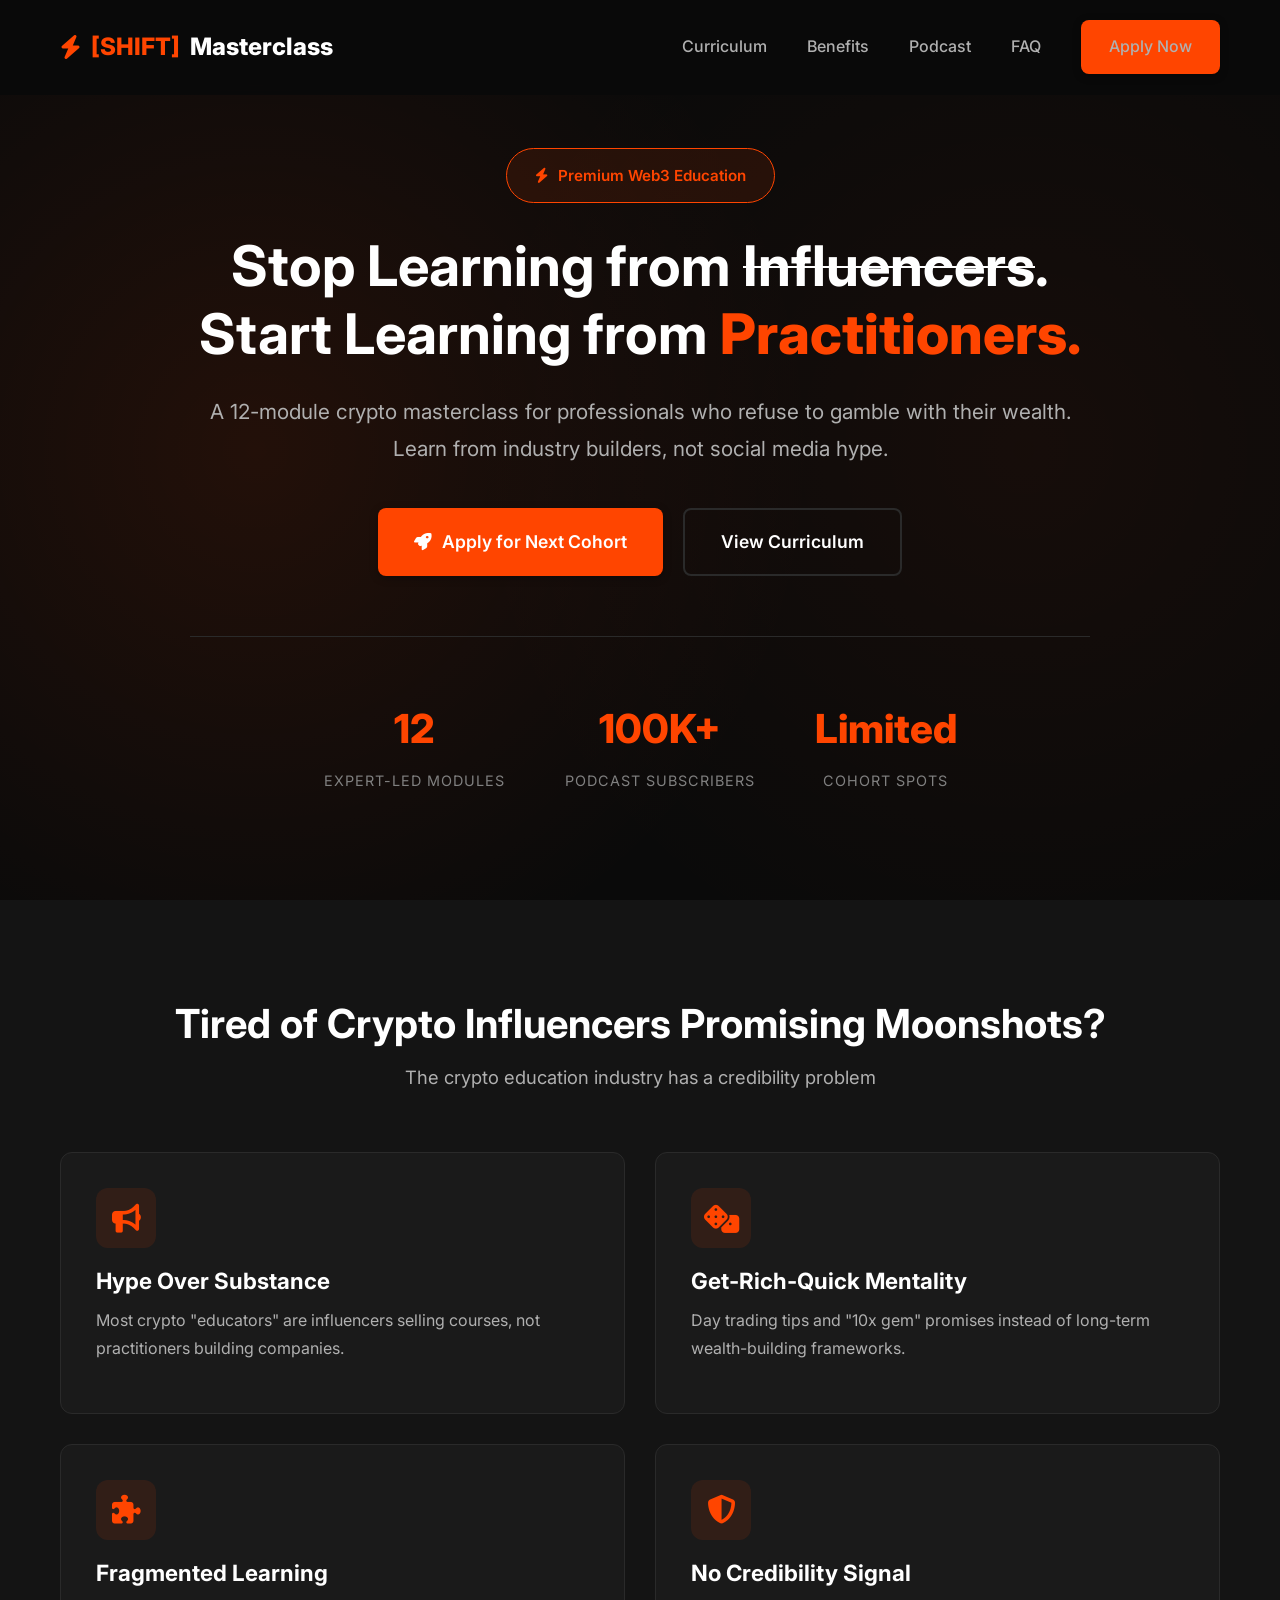
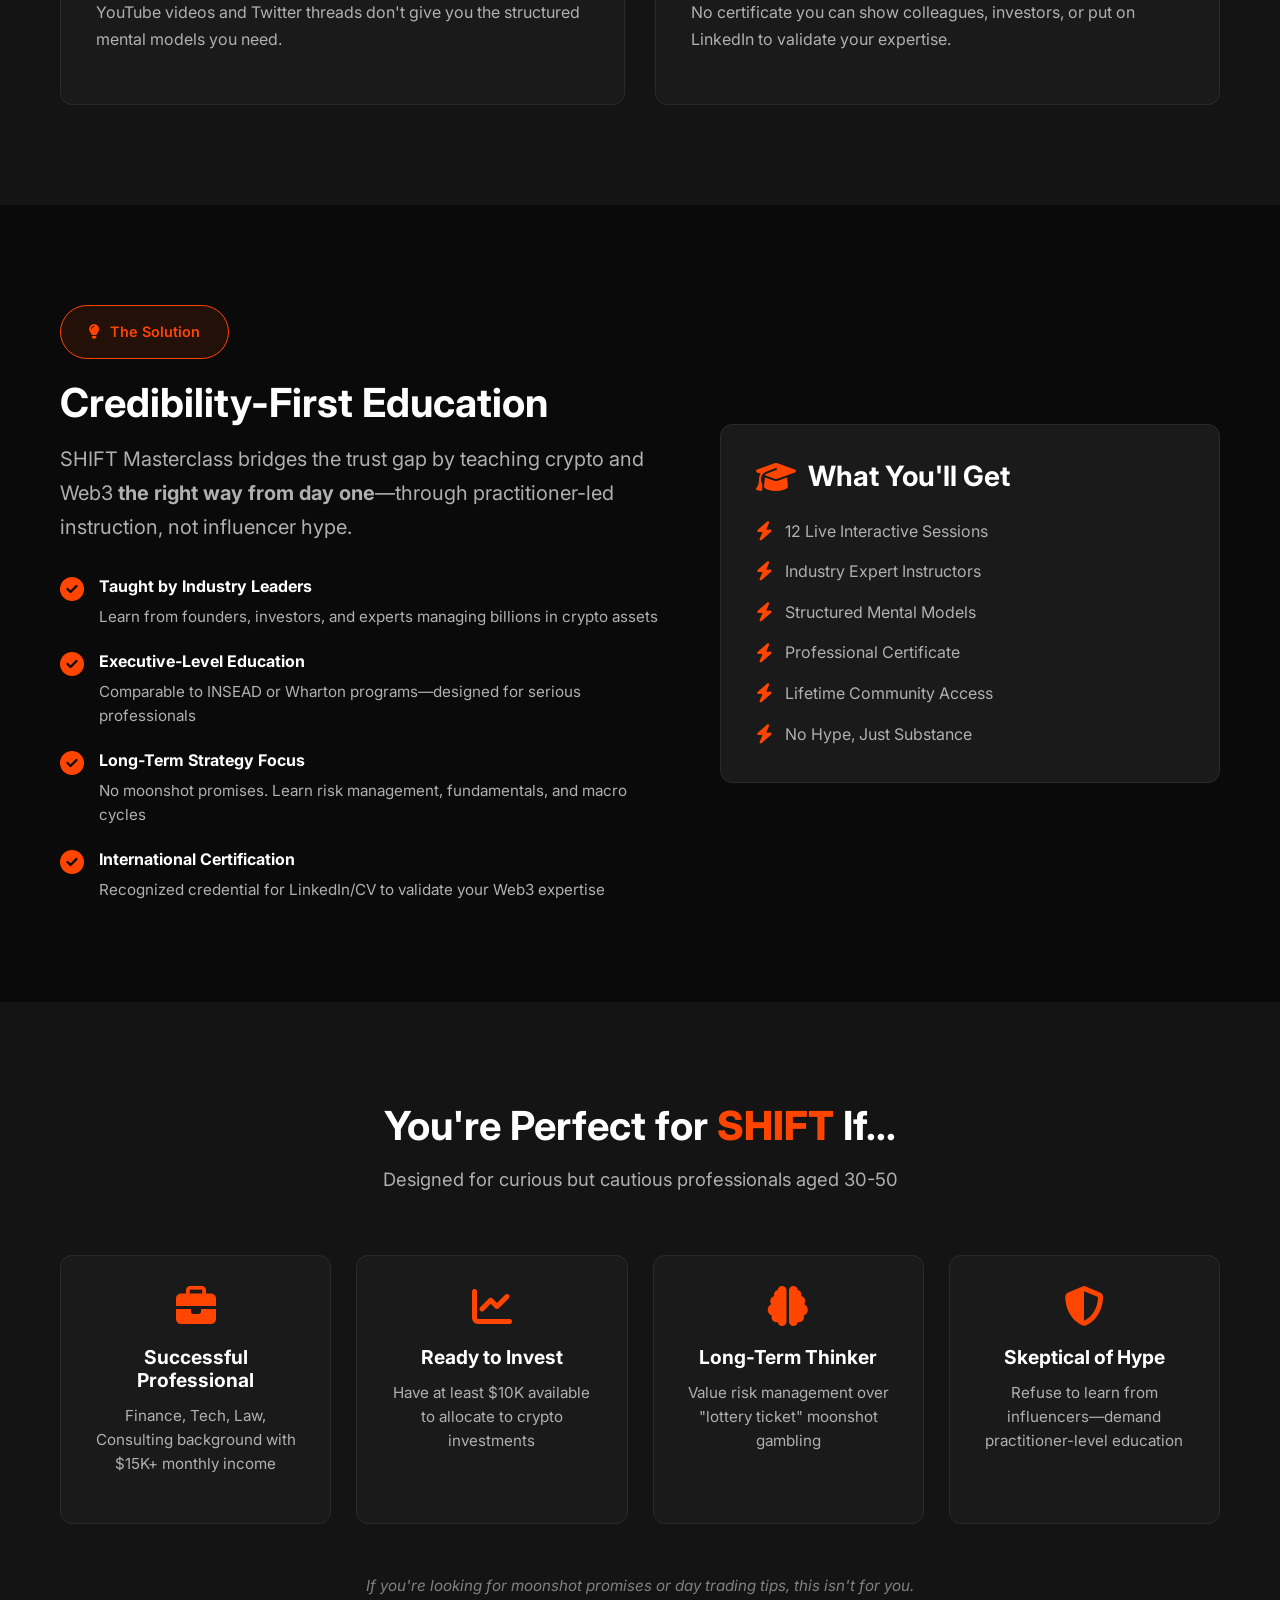
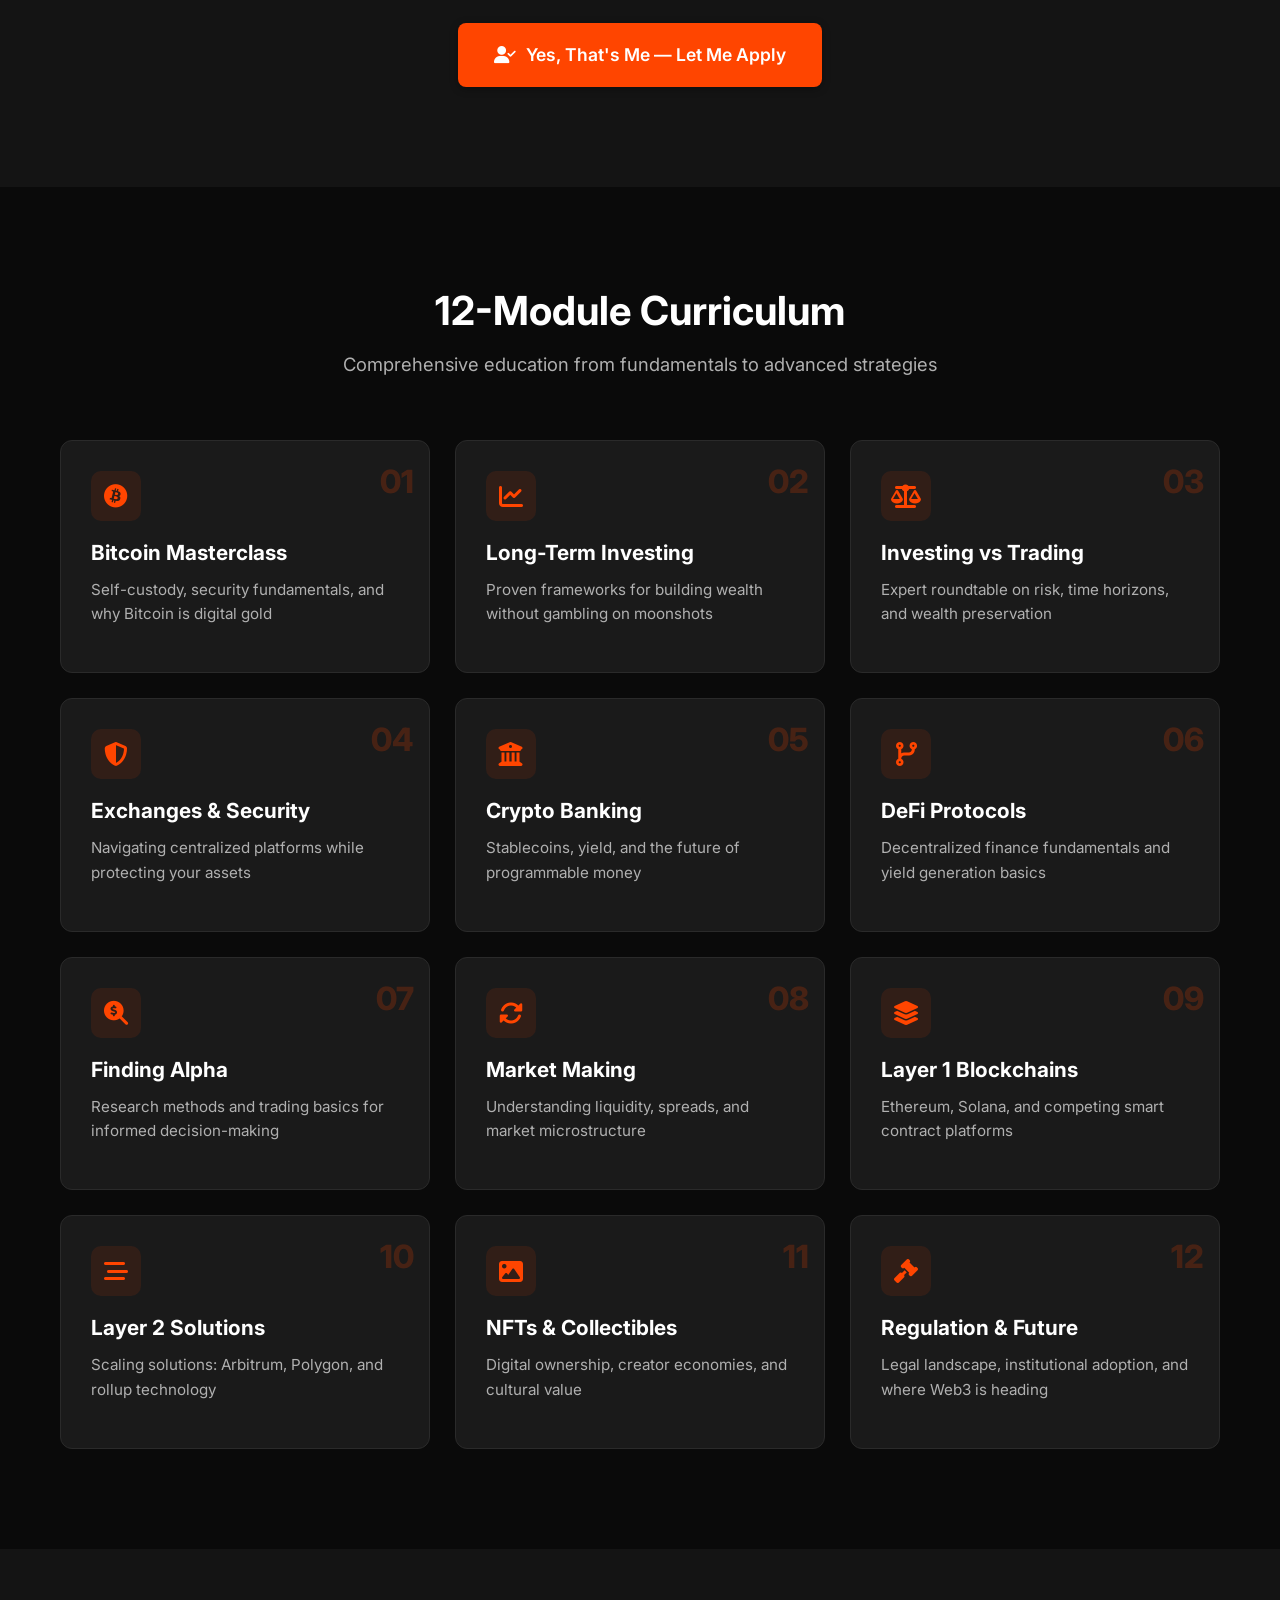
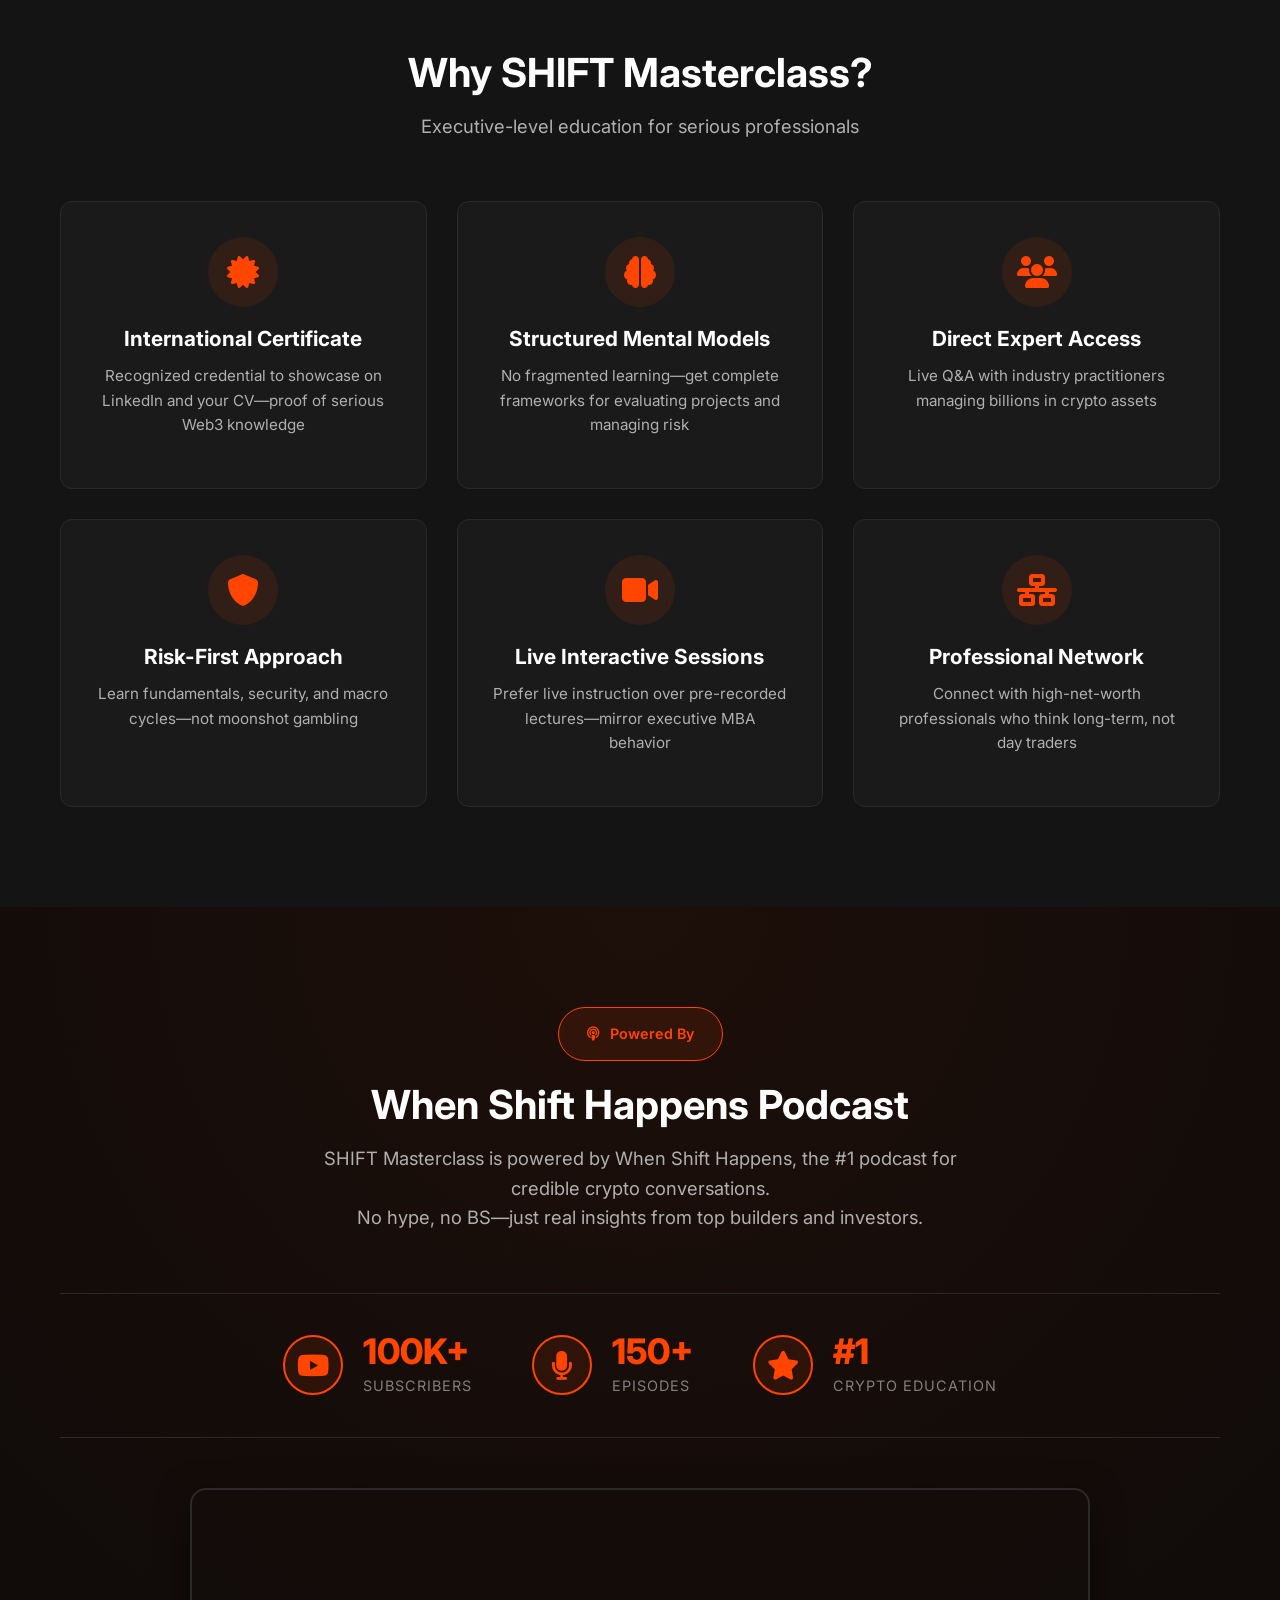
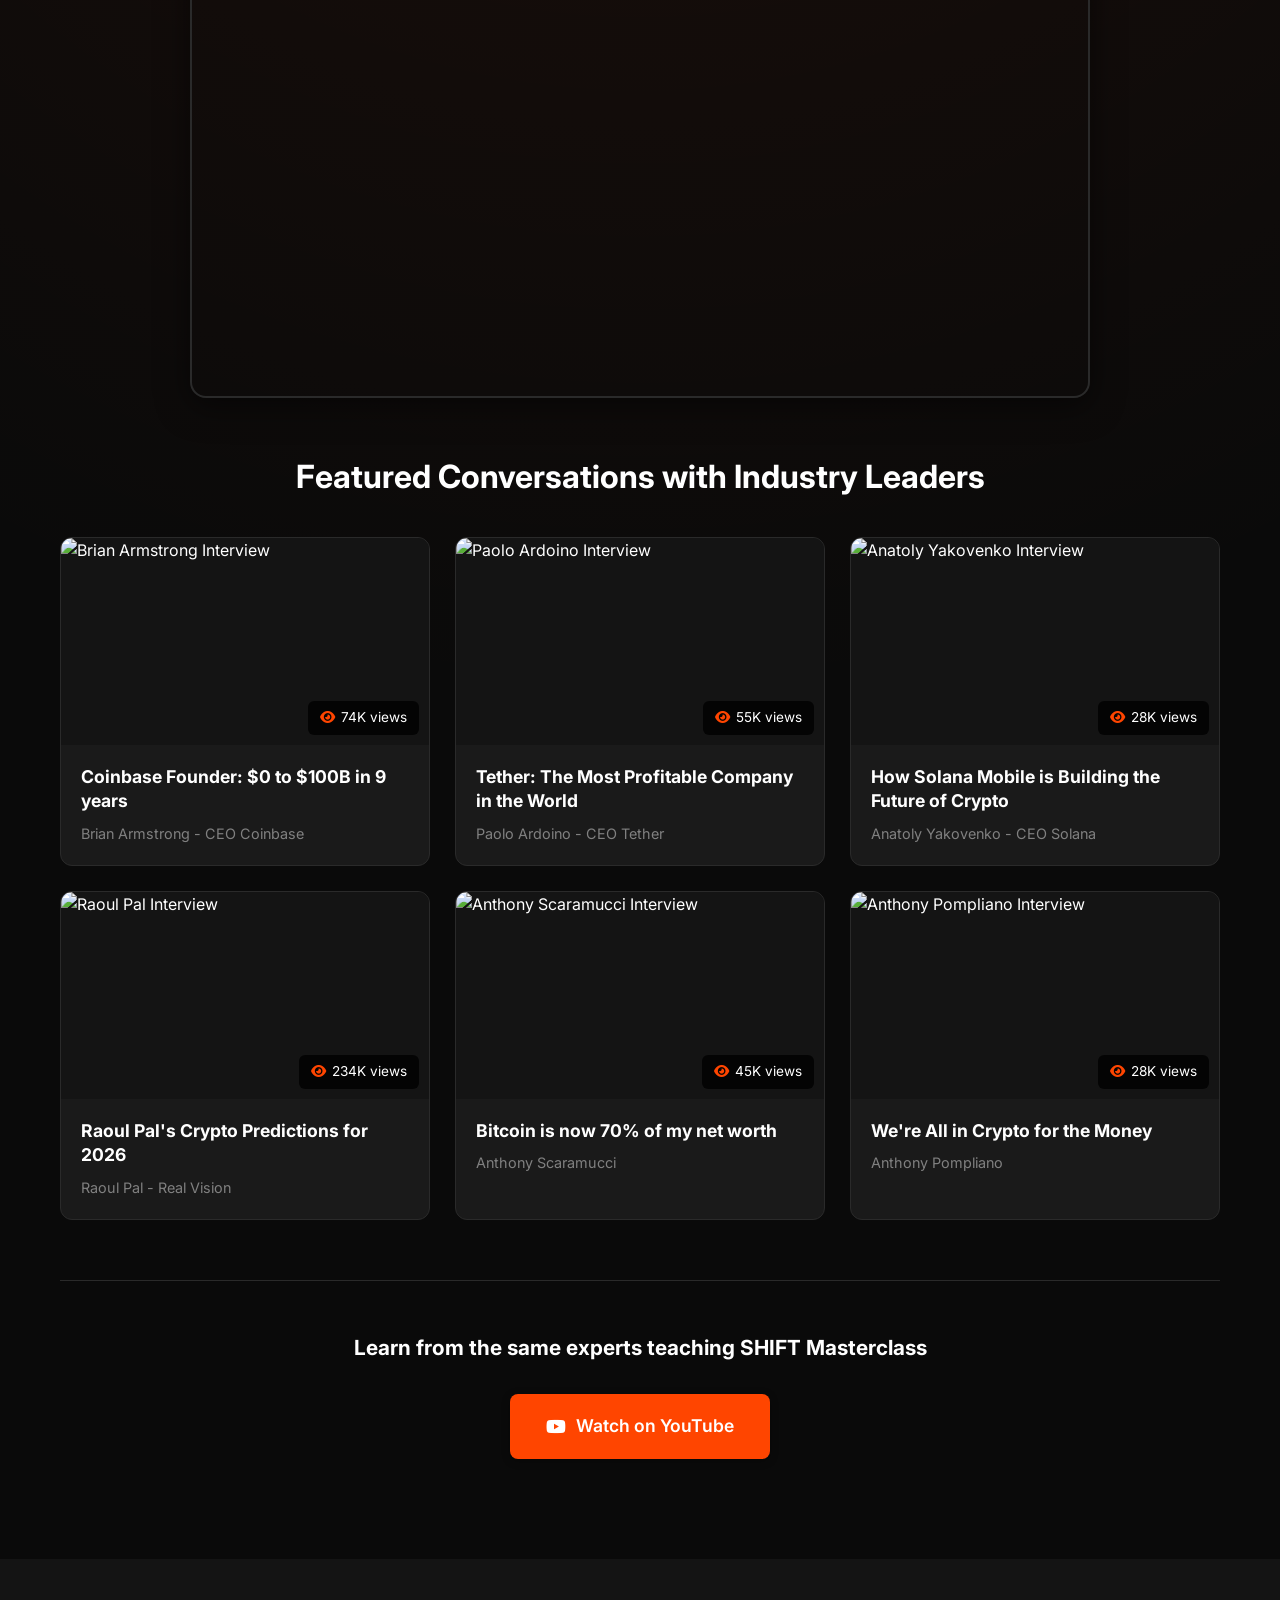
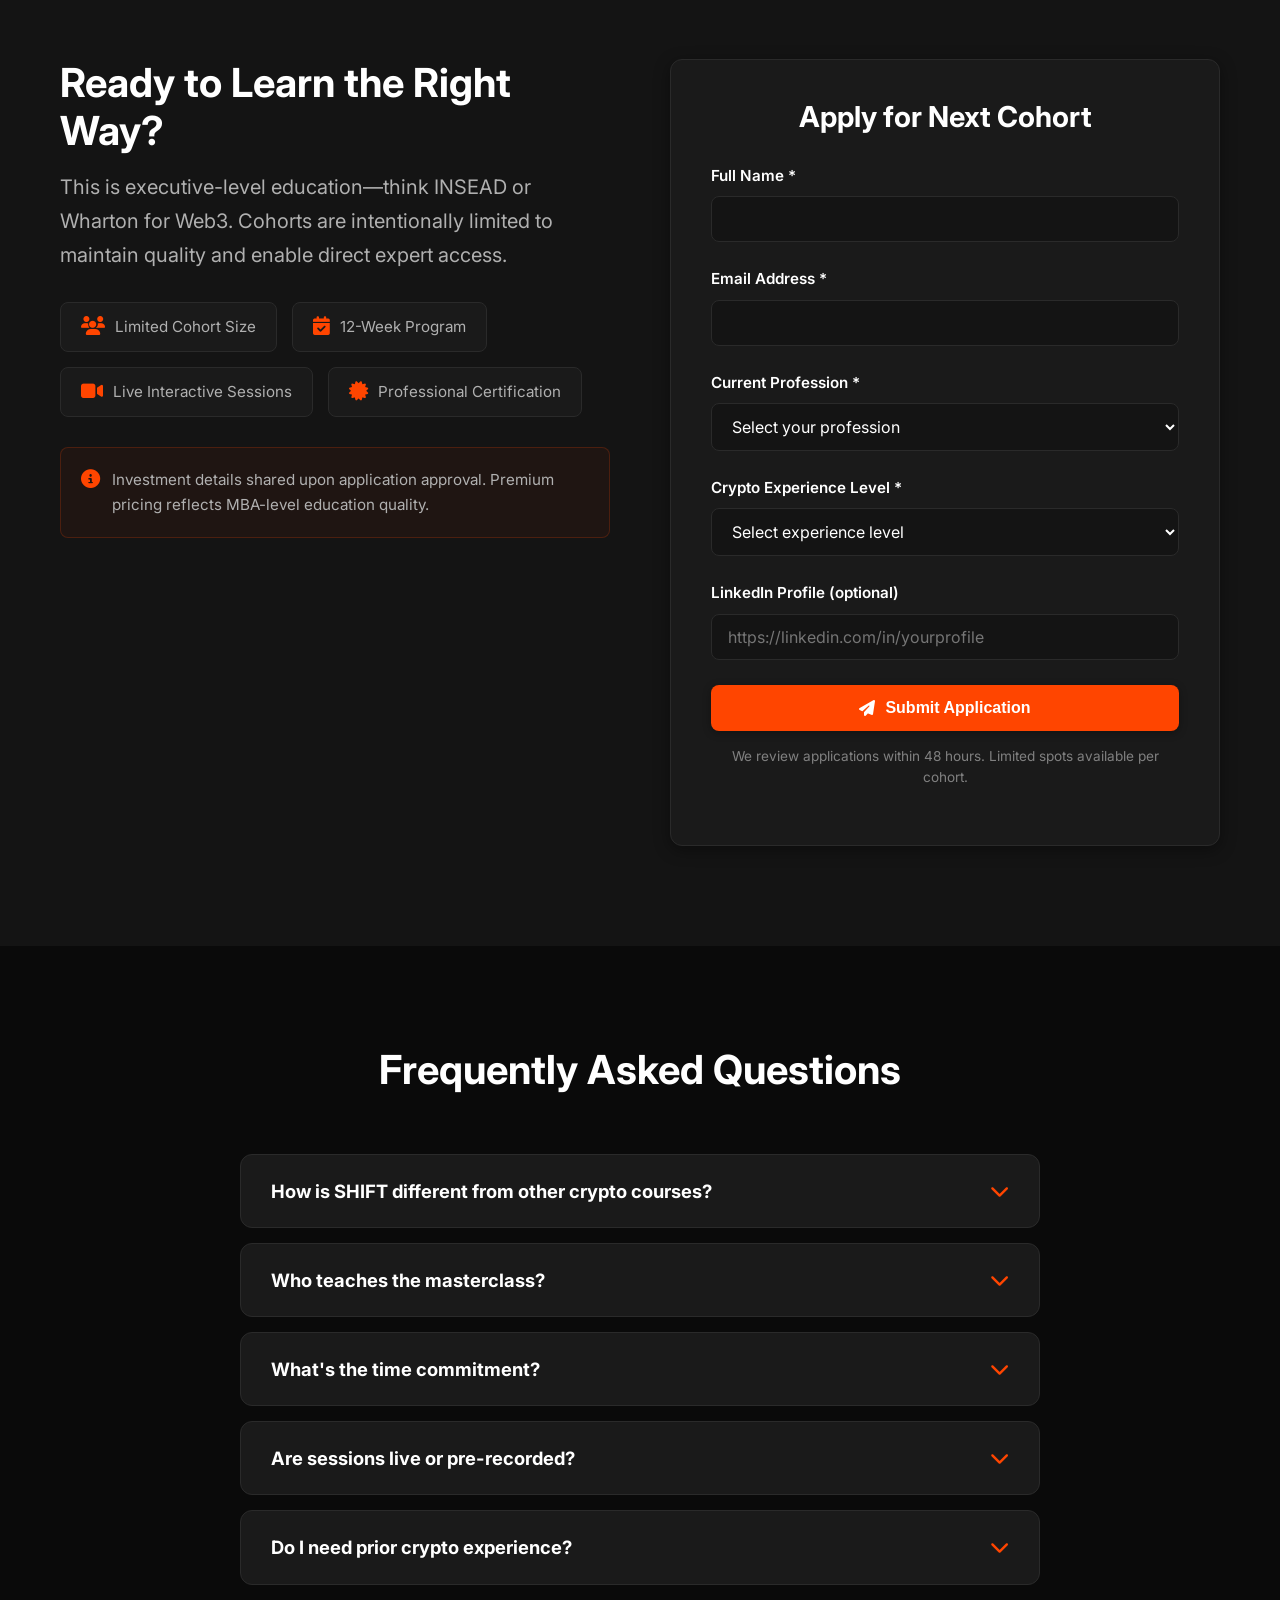
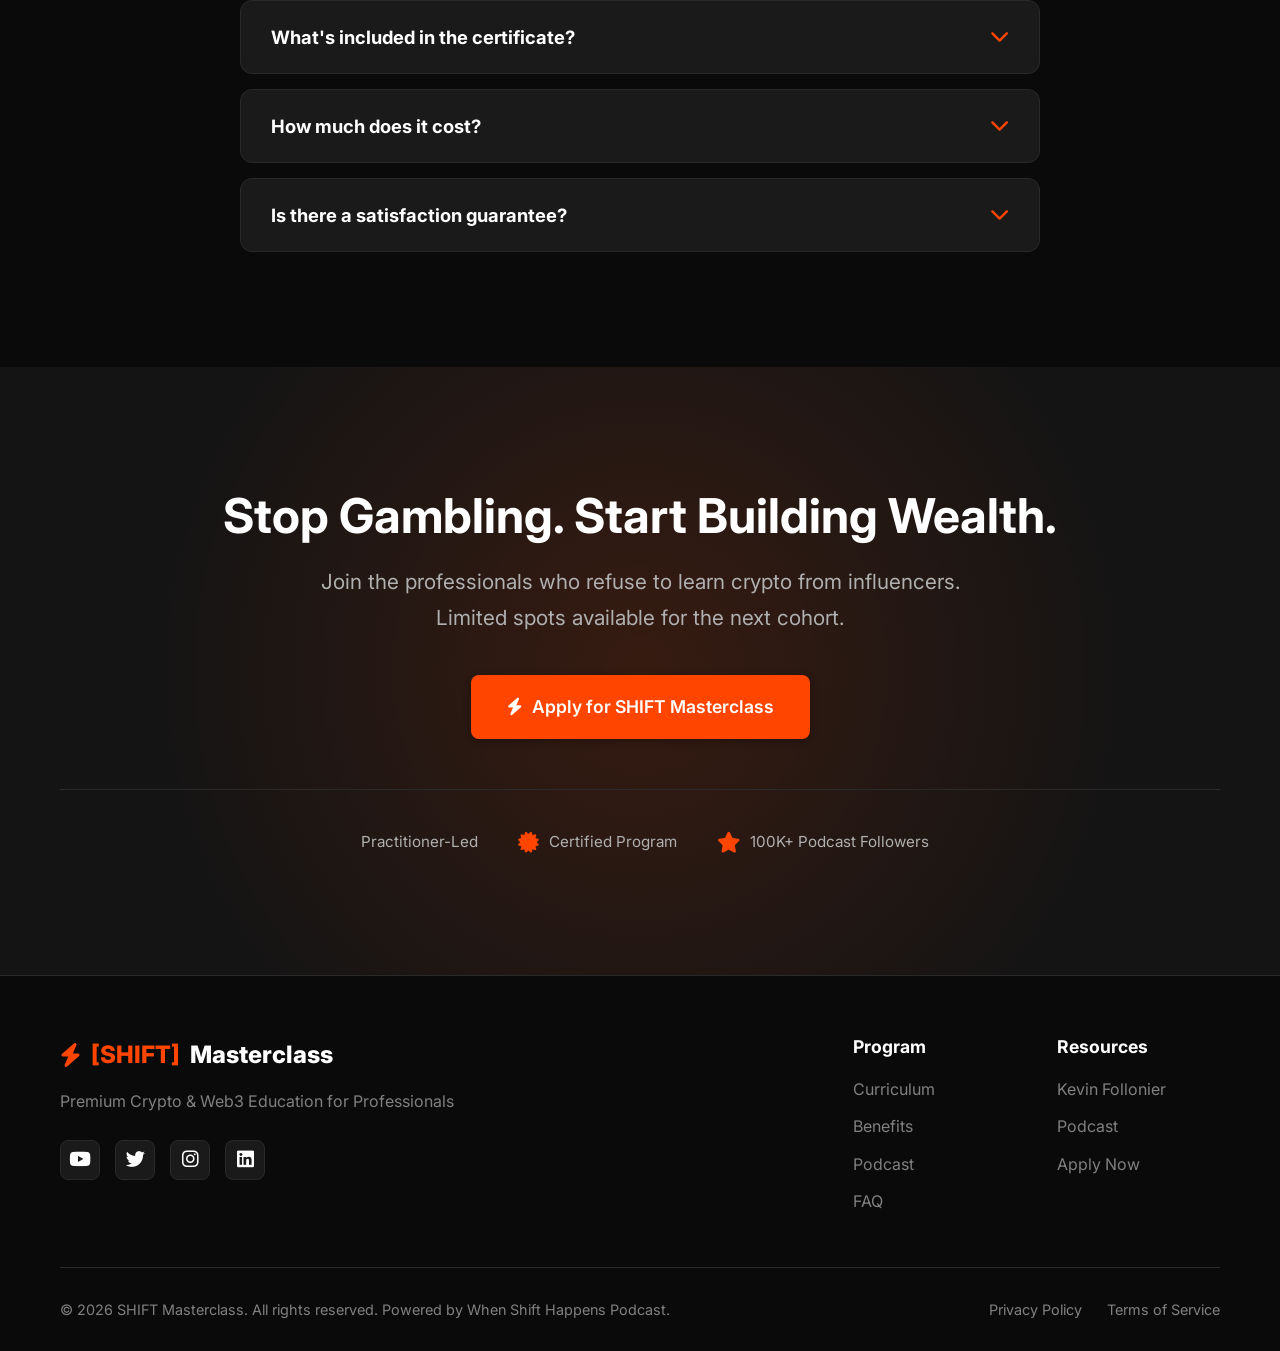
==== index.html @ e3279019 "small changes to padding and form" ====
<!DOCTYPE html>
<html lang="en">
<head>
    <meta charset="UTF-8">
    <meta name="viewport" content="width=device-width, initial-scale=1.0">
    <title>SHIFT Masterclass - Premium Crypto & Web3 Education for Professionals</title>
    <meta name="description" content="Stop learning from influencers. Start learning from practitioners. Premium crypto education powered by the When Shift Happens podcast.">
    <link rel="stylesheet" href="css/style.css">
    <link rel="stylesheet" href="https://cdnjs.cloudflare.com/ajax/libs/font-awesome/6.4.0/css/all.min.css">
    <link rel="preconnect" href="https://fonts.googleapis.com">
    <link rel="preconnect" href="https://fonts.gstatic.com" crossorigin>
    <link href="https://fonts.googleapis.com/css2?family=Inter:wght@300;400;500;600;700;800;900&display=swap" rel="stylesheet">
</head>
<body>
    <!-- Navigation -->
    <nav class="navbar" id="navbar">
        <div class="container">
            <div class="nav-content">
                <a href="#" class="logo">
                    <i class="fas fa-bolt"></i>
                    <span class="shift-text">[SHIFT]</span> Masterclass
                </a>
                <button class="mobile-menu-toggle" id="mobileMenuToggle">
                    <span></span>
                    <span></span>
                    <span></span>
                </button>
                <ul class="nav-links" id="navLinks">
                    <li><a href="#curriculum">Curriculum</a></li>
                    <li><a href="#benefits">Benefits</a></li>
                    <li><a href="#podcast">Podcast</a></li>
                    <li><a href="#faq">FAQ</a></li>
                    <li><a href="#enroll" class="btn btn-primary">Apply Now</a></li>
                </ul>
            </div>
        </div>
    </nav>

    <!-- Hero Section -->
    <section class="hero" id="hero">
        <div class="container">
            <div class="hero-content">
                <div class="hero-badge">
                    <i class="fas fa-bolt"></i> Premium Web3 Education
                </div>
                <h1 class="hero-title">
                    Stop Learning from <span class="strikethrough">Influencers</span>.<br>
                    Start Learning from <span class="shift-text">Practitioners.</span>
                </h1>
                <p class="hero-subtitle">
                    A 12-module crypto masterclass for professionals who refuse to gamble with their wealth. 
                    Learn from industry builders, not social media hype.
                </p>
                <div class="hero-cta">
                    <a href="#enroll" class="btn btn-primary btn-large">
                        <i class="fas fa-rocket"></i> Apply for Next Cohort
                    </a>
                    <a href="#curriculum" class="btn btn-secondary btn-large">
                        View Curriculum
                    </a>
                </div>
                <div class="hero-stats">
                    <div class="stat">
                        <div class="stat-number">12</div>
                        <div class="stat-label">Expert-Led Modules</div>
                    </div>
                    <div class="stat">
                        <div class="stat-number">100K+</div>
                        <div class="stat-label">Podcast Subscribers</div>
                    </div>
                    <div class="stat">
                        <div class="stat-number">Limited</div>
                        <div class="stat-label">Cohort Spots</div>
                    </div>
                </div>
            </div>
        </div>
    </section>

    <!-- Problem Section -->
    <section class="problem" id="problem">
        <div class="container">
            <div class="section-header">
                <h2 class="section-title">Tired of Crypto Influencers Promising Moonshots?</h2>
                <p class="section-subtitle">The crypto education industry has a credibility problem</p>
            </div>
            <div class="problem-grid">
                <div class="problem-card">
                    <div class="problem-icon">
                        <i class="fas fa-bullhorn"></i>
                    </div>
                    <h3>Hype Over Substance</h3>
                    <p>Most crypto "educators" are influencers selling courses, not practitioners building companies.</p>
                </div>
                <div class="problem-card">
                    <div class="problem-icon">
                        <i class="fas fa-dice"></i>
                    </div>
                    <h3>Get-Rich-Quick Mentality</h3>
                    <p>Day trading tips and "10x gem" promises instead of long-term wealth-building frameworks.</p>
                </div>
                <div class="problem-card">
                    <div class="problem-icon">
                        <i class="fas fa-puzzle-piece"></i>
                    </div>
                    <h3>Fragmented Learning</h3>
                    <p>YouTube videos and Twitter threads don't give you the structured mental models you need.</p>
                </div>
                <div class="problem-card">
                    <div class="problem-icon">
                        <i class="fas fa-shield-alt"></i>
                    </div>
                    <h3>No Credibility Signal</h3>
                    <p>No certificate you can show colleagues, investors, or put on LinkedIn to validate your expertise.</p>
                </div>
            </div>
        </div>
    </section>

    <!-- Solution Section -->
    <section class="solution" id="solution">
        <div class="container">
            <div class="solution-content">
                <div class="solution-text">
                    <div class="section-badge">
                        <i class="fas fa-lightbulb"></i> The Solution
                    </div>
                    <h2 class="section-title">Credibility-First Education</h2>
                    <p class="lead">
                        SHIFT Masterclass bridges the trust gap by teaching crypto and Web3 
                        <strong>the right way from day one</strong>—through practitioner-led instruction, 
                        not influencer hype.
                    </p>
                    <div class="solution-features">
                        <div class="feature-item">
                            <i class="fas fa-check-circle"></i>
                            <div>
                                <strong>Taught by Industry Leaders</strong>
                                <p>Learn from founders, investors, and experts managing billions in crypto assets</p>
                            </div>
                        </div>
                        <div class="feature-item">
                            <i class="fas fa-check-circle"></i>
                            <div>
                                <strong>Executive-Level Education</strong>
                                <p>Comparable to INSEAD or Wharton programs—designed for serious professionals</p>
                            </div>
                        </div>
                        <div class="feature-item">
                            <i class="fas fa-check-circle"></i>
                            <div>
                                <strong>Long-Term Strategy Focus</strong>
                                <p>No moonshot promises. Learn risk management, fundamentals, and macro cycles</p>
                            </div>
                        </div>
                        <div class="feature-item">
                            <i class="fas fa-check-circle"></i>
                            <div>
                                <strong>International Certification</strong>
                                <p>Recognized credential for LinkedIn/CV to validate your Web3 expertise</p>
                            </div>
                        </div>
                    </div>
                </div>
                <div class="solution-image">
                    <div class="solution-card">
                        <div class="card-header">
                            <i class="fas fa-graduation-cap"></i>
                            <h3>What You'll Get</h3>
                        </div>
                        <ul class="checklist">
                            <li><i class="fas fa-bolt"></i> 12 Live Interactive Sessions</li>
                            <li><i class="fas fa-bolt"></i> Industry Expert Instructors</li>
                            <li><i class="fas fa-bolt"></i> Structured Mental Models</li>
                            <li><i class="fas fa-bolt"></i> Professional Certificate</li>
                            <li><i class="fas fa-bolt"></i> Lifetime Community Access</li>
                            <li><i class="fas fa-bolt"></i> No Hype, Just Substance</li>
                        </ul>
                    </div>
                </div>
            </div>
        </div>
    </section>

    <!-- Target Audience Section -->
    <section class="audience" id="audience">
        <div class="container">
            <div class="section-header">
                <h2 class="section-title">You're Perfect for <span class="shift-text">SHIFT</span> If...</h2>
                <p class="section-subtitle">Designed for curious but cautious professionals aged 30-50</p>
            </div>
            <div class="audience-grid">
                <div class="audience-card">
                    <i class="fas fa-briefcase"></i>
                    <h3>Successful Professional</h3>
                    <p>Finance, Tech, Law, Consulting background with $15K+ monthly income</p>
                </div>
                <div class="audience-card">
                    <i class="fas fa-chart-line"></i>
                    <h3>Ready to Invest</h3>
                    <p>Have at least $10K available to allocate to crypto investments</p>
                </div>
                <div class="audience-card">
                    <i class="fas fa-brain"></i>
                    <h3>Long-Term Thinker</h3>
                    <p>Value risk management over "lottery ticket" moonshot gambling</p>
                </div>
                <div class="audience-card">
                    <i class="fas fa-shield-halved"></i>
                    <h3>Skeptical of Hype</h3>
                    <p>Refuse to learn from influencers—demand practitioner-level education</p>
                </div>
            </div>
            <div class="audience-cta">
                <p class="disclaimer">If you're looking for moonshot promises or day trading tips, this isn't for you.</p>
                <a href="#enroll" class="btn btn-primary btn-large">
                    <i class="fas fa-user-check"></i> Yes, That's Me — Let Me Apply
                </a>
            </div>
        </div>
    </section>

    <!-- Curriculum Section -->
    <section class="curriculum" id="curriculum">
        <div class="container">
            <div class="section-header">
                <h2 class="section-title">12-Module Curriculum</h2>
                <p class="section-subtitle">Comprehensive education from fundamentals to advanced strategies</p>
            </div>
            <div class="curriculum-grid">
                <div class="module-card">
                    <div class="module-number">01</div>
                    <div class="module-icon"><i class="fab fa-bitcoin"></i></div>
                    <h3>Bitcoin Masterclass</h3>
                    <p>Self-custody, security fundamentals, and why Bitcoin is digital gold</p>
                </div>
                <div class="module-card">
                    <div class="module-number">02</div>
                    <div class="module-icon"><i class="fas fa-chart-line"></i></div>
                    <h3>Long-Term Investing</h3>
                    <p>Proven frameworks for building wealth without gambling on moonshots</p>
                </div>
                <div class="module-card">
                    <div class="module-number">03</div>
                    <div class="module-icon"><i class="fas fa-balance-scale"></i></div>
                    <h3>Investing vs Trading</h3>
                    <p>Expert roundtable on risk, time horizons, and wealth preservation</p>
                </div>
                <div class="module-card">
                    <div class="module-number">04</div>
                    <div class="module-icon"><i class="fas fa-shield-alt"></i></div>
                    <h3>Exchanges & Security</h3>
                    <p>Navigating centralized platforms while protecting your assets</p>
                </div>
                <div class="module-card">
                    <div class="module-number">05</div>
                    <div class="module-icon"><i class="fas fa-university"></i></div>
                    <h3>Crypto Banking</h3>
                    <p>Stablecoins, yield, and the future of programmable money</p>
                </div>
                <div class="module-card">
                    <div class="module-number">06</div>
                    <div class="module-icon"><i class="fas fa-code-branch"></i></div>
                    <h3>DeFi Protocols</h3>
                    <p>Decentralized finance fundamentals and yield generation basics</p>
                </div>
                <div class="module-card">
                    <div class="module-number">07</div>
                    <div class="module-icon"><i class="fas fa-search-dollar"></i></div>
                    <h3>Finding Alpha</h3>
                    <p>Research methods and trading basics for informed decision-making</p>
                </div>
                <div class="module-card">
                    <div class="module-number">08</div>
                    <div class="module-icon"><i class="fas fa-sync-alt"></i></div>
                    <h3>Market Making</h3>
                    <p>Understanding liquidity, spreads, and market microstructure</p>
                </div>
                <div class="module-card">
                    <div class="module-number">09</div>
                    <div class="module-icon"><i class="fas fa-layer-group"></i></div>
                    <h3>Layer 1 Blockchains</h3>
                    <p>Ethereum, Solana, and competing smart contract platforms</p>
                </div>
                <div class="module-card">
                    <div class="module-number">10</div>
                    <div class="module-icon"><i class="fas fa-stream"></i></div>
                    <h3>Layer 2 Solutions</h3>
                    <p>Scaling solutions: Arbitrum, Polygon, and rollup technology</p>
                </div>
                <div class="module-card">
                    <div class="module-number">11</div>
                    <div class="module-icon"><i class="fas fa-image"></i></div>
                    <h3>NFTs & Collectibles</h3>
                    <p>Digital ownership, creator economies, and cultural value</p>
                </div>
                <div class="module-card">
                    <div class="module-number">12</div>
                    <div class="module-icon"><i class="fas fa-gavel"></i></div>
                    <h3>Regulation & Future</h3>
                    <p>Legal landscape, institutional adoption, and where Web3 is heading</p>
                </div>
            </div>
        </div>
    </section>

    <!-- Benefits Section -->
    <section class="benefits" id="benefits">
        <div class="container">
            <div class="section-header">
                <h2 class="section-title">Why SHIFT Masterclass?</h2>
                <p class="section-subtitle">Executive-level education for serious professionals</p>
            </div>
            <div class="benefits-grid">
                <div class="benefit-card">
                    <div class="benefit-icon">
                        <i class="fas fa-certificate"></i>
                    </div>
                    <h3>International Certificate</h3>
                    <p>Recognized credential to showcase on LinkedIn and your CV—proof of serious Web3 knowledge</p>
                </div>
                <div class="benefit-card">
                    <div class="benefit-icon">
                        <i class="fas fa-brain"></i>
                    </div>
                    <h3>Structured Mental Models</h3>
                    <p>No fragmented learning—get complete frameworks for evaluating projects and managing risk</p>
                </div>
                <div class="benefit-card">
                    <div class="benefit-icon">
                        <i class="fas fa-users"></i>
                    </div>
                    <h3>Direct Expert Access</h3>
                    <p>Live Q&A with industry practitioners managing billions in crypto assets</p>
                </div>
                <div class="benefit-card">
                    <div class="benefit-icon">
                        <i class="fas fa-shield"></i>
                    </div>
                    <h3>Risk-First Approach</h3>
                    <p>Learn fundamentals, security, and macro cycles—not moonshot gambling</p>
                </div>
                <div class="benefit-card">
                    <div class="benefit-icon">
                        <i class="fas fa-video"></i>
                    </div>
                    <h3>Live Interactive Sessions</h3>
                    <p>Prefer live instruction over pre-recorded lectures—mirror executive MBA behavior</p>
                </div>
                <div class="benefit-card">
                    <div class="benefit-icon">
                        <i class="fas fa-network-wired"></i>
                    </div>
                    <h3>Professional Network</h3>
                    <p>Connect with high-net-worth professionals who think long-term, not day traders</p>
                </div>
            </div>
        </div>
    </section>

    <!-- Podcast Showcase Section - NEW -->
    <section class="podcast-showcase" id="podcast">
        <div class="container">
            <div class="section-header">
                <div class="section-badge">
                    <i class="fas fa-podcast"></i> Powered By
                </div>
                <h2 class="section-title">When Shift Happens Podcast</h2>
                <p class="section-subtitle">
                    SHIFT Masterclass is powered by When Shift Happens, the #1 podcast for credible crypto conversations. 
                    <br>No hype, no BS—just real insights from top builders and investors.
                </p>
            </div>

            <!-- Podcast Stats -->
            <div class="podcast-stats">
                <div class="podcast-stat">
                    <div class="stat-icon"><i class="fab fa-youtube"></i></div>
                    <div class="stat-content">
                        <div class="stat-number">100K+</div>
                        <div class="stat-label">Subscribers</div>
                    </div>
                </div>
                <div class="podcast-stat">
                    <div class="stat-icon"><i class="fas fa-microphone"></i></div>
                    <div class="stat-content">
                        <div class="stat-number">150+</div>
                        <div class="stat-label">Episodes</div>
                    </div>
                </div>
                <div class="podcast-stat">
                    <div class="stat-icon"><i class="fas fa-star"></i></div>
                    <div class="stat-content">
                        <div class="stat-number">#1</div>
                        <div class="stat-label">Crypto Education</div>
                    </div>
                </div>
            </div>

            <!-- YouTube Video Embed -->
            <div class="youtube-preview">
                <div class="youtube-embed">
                    <iframe 
                        width="100%" 
                        height="100%" 
                        src="https://www.youtube-nocookie.com/embed/NK9kBiZTRqw?rel=0&modestbranding=1" 
                        title="Coinbase Founder: $0 to $100B in 9 years" 
                        frameborder="0" 
                        allow="accelerometer; autoplay; clipboard-write; encrypted-media; gyroscope; picture-in-picture; web-share" 
                        referrerpolicy="strict-origin-when-cross-origin"
                        allowfullscreen>
                    </iframe>
                </div>
            </div>

            <!-- Featured Episodes Grid -->
            <div class="episodes-header">
                <h3>Featured Conversations with Industry Leaders</h3>
            </div>
            <div class="episodes-grid">
                <div class="episode-card" data-episode-url="https://www.youtube.com/watch?v=NK9kBiZTRqw&t=4083s">
                    <div class="episode-thumbnail">
                        <img src="images/ep1-raoul.jpg" alt="Brian Armstrong Interview">
                        <div class="episode-views">
                            <i class="fas fa-eye"></i> 74K views
                        </div>
                    </div>
                    <div class="episode-info">
                        <h4>Coinbase Founder: $0 to $100B in 9 years</h4>
                        <p class="episode-guest">Brian Armstrong - CEO Coinbase</p>
                    </div>
                </div>
                <div class="episode-card" data-episode-url="https://www.youtube.com/watch?v=xXRxV-e7crI&t=662s">
                    <div class="episode-thumbnail">
                        <img src="images/ep2-coinbase.jpg" alt="Paolo Ardoino Interview">
                        <div class="episode-views">
                            <i class="fas fa-eye"></i> 55K views
                        </div>
                    </div>
                    <div class="episode-info">
                        <h4>Tether: The Most Profitable Company in the World</h4>
                        <p class="episode-guest">Paolo Ardoino - CEO Tether</p>
                    </div>
                </div>
                <div class="episode-card" data-episode-url="https://www.youtube.com/watch?v=wTDH0_3JKLU&t=27s">
                    <div class="episode-thumbnail">
                        <img src="images/ep3-polygon.jpg" alt="Anatoly Yakovenko Interview">
                        <div class="episode-views">
                            <i class="fas fa-eye"></i> 28K views
                        </div>
                    </div>
                    <div class="episode-info">
                        <h4>How Solana Mobile is Building the Future of Crypto</h4>
                        <p class="episode-guest">Anatoly Yakovenko - CEO Solana</p>
                    </div>
                </div>
                <div class="episode-card" data-episode-url="https://www.youtube.com/watch?v=q15uDEi5_Jg&t=1s">
                    <div class="episode-thumbnail">
                        <img src="images/ep4-jupiter.jpg" alt="Raoul Pal Interview">
                        <div class="episode-views">
                            <i class="fas fa-eye"></i> 234K views
                        </div>
                    </div>
                    <div class="episode-info">
                        <h4>Raoul Pal's Crypto Predictions for 2026</h4>
                        <p class="episode-guest">Raoul Pal - Real Vision</p>
                    </div>
                </div>
                <div class="episode-card" data-episode-url="https://www.youtube.com/watch?v=0_mIQlTE-KM&t=3698s">
                    <div class="episode-thumbnail">
                        <img src="images/ep5-novogratz.jpg" alt="Anthony Scaramucci Interview">
                        <div class="episode-views">
                            <i class="fas fa-eye"></i> 45K views
                        </div>
                    </div>
                    <div class="episode-info">
                        <h4>Bitcoin is now 70% of my net worth</h4>
                        <p class="episode-guest">Anthony Scaramucci</p>
                    </div>
                </div>
                <div class="episode-card" data-episode-url="https://www.youtube.com/watch?v=g5w6Wggp118">
                    <div class="episode-thumbnail">
                        <img src="images/ep6-bybit.jpg" alt="Anthony Pompliano Interview">
                        <div class="episode-views">
                            <i class="fas fa-eye"></i> 28K views
                        </div>
                    </div>
                    <div class="episode-info">
                        <h4>We're All in Crypto for the Money</h4>
                        <p class="episode-guest">Anthony Pompliano</p>
                    </div>
                </div>
            </div>

            <!-- Podcast CTA -->
            <div class="podcast-cta">
                <p class="podcast-tagline">
                    <strong>Learn from the same experts teaching SHIFT Masterclass</strong>
                </p>
                <a href="https://www.youtube.com/@when-shift-happens" target="_blank" class="btn btn-primary btn-large">
                    <i class="fab fa-youtube"></i> Watch on YouTube
                </a>
            </div>
        </div>
    </section>

    <!-- Enrollment Section -->
    <section class="enrollment" id="enroll">
        <div class="container">
            <div class="enrollment-content">
                <div class="enrollment-text">
                    <h2 class="section-title">Ready to Learn the Right Way?</h2>
                    <p class="lead">
                        This is executive-level education—think INSEAD or Wharton for Web3. 
                        Cohorts are intentionally limited to maintain quality and enable direct expert access.
                    </p>
                    <div class="enrollment-features">
                        <div class="feature-badge">
                            <i class="fas fa-users"></i>
                            <span>Limited Cohort Size</span>
                        </div>
                        <div class="feature-badge">
                            <i class="fas fa-calendar-check"></i>
                            <span>12-Week Program</span>
                        </div>
                        <div class="feature-badge">
                            <i class="fas fa-video"></i>
                            <span>Live Interactive Sessions</span>
                        </div>
                        <div class="feature-badge">
                            <i class="fas fa-certificate"></i>
                            <span>Professional Certification</span>
                        </div>
                    </div>
                    <div class="pricing-note">
                        <i class="fas fa-info-circle"></i>
                        <p>Investment details shared upon application approval. Premium pricing reflects MBA-level education quality.</p>
                    </div>
                </div>
                <div class="enrollment-form">
                    <div class="form-card">
                        <h3>Apply for Next Cohort</h3>
                        <form id="enrollmentForm" method="POST" action="https://formspree.io/f/mgolrrwa">
                            <div class="form-group">
                                <label for="fullName">Full Name *</label>
                                <input type="text" id="fullName" name="fullName" required>
                            </div>
                            <div class="form-group">
                                <label for="email">Email Address *</label>
                                <input type="email" id="email" name="email" required>
                            </div>
                            <div class="form-group">
                                <label for="profession">Current Profession *</label>
                                <select id="profession" name="profession" required>
                                    <option value="">Select your profession</option>
                                    <option value="finance">Finance</option>
                                    <option value="tech">Technology</option>
                                    <option value="law">Legal</option>
                                    <option value="consulting">Consulting</option>
                                    <option value="founder">Founder/Entrepreneur</option>
                                    <option value="other">Other</option>
                                </select>
                            </div>
                            <div class="form-group">
                                <label for="experience">Crypto Experience Level *</label>
                                <select id="experience" name="experience" required>
                                    <option value="">Select experience level</option>
                                    <option value="beginner">Beginner - Curious to learn</option>
                                    <option value="intermediate">Intermediate - Some knowledge</option>
                                    <option value="advanced">Advanced - Active investor</option>
                                </select>
                            </div>
                            <div class="form-group">
                                <label for="linkedin">LinkedIn Profile (optional)</label>
                                <input type="url" id="linkedin" name="linkedin" placeholder="https://linkedin.com/in/yourprofile">
                            </div>
                            <button type="submit" class="btn btn-primary btn-block">
                                <i class="fas fa-paper-plane"></i> Submit Application
                            </button>
                            <p class="form-note">
                                We review applications within 48 hours. Limited spots available per cohort.
                            </p>
                        </form>
                    </div>
                </div>
            </div>
        </div>
    </section>

    <!-- FAQ Section -->
    <section class="faq" id="faq">
        <div class="container">
            <div class="section-header">
                <h2 class="section-title">Frequently Asked Questions</h2>
            </div>
            <div class="faq-container">
                <div class="faq-item">
                    <div class="faq-question">
                        <h3>How is SHIFT different from other crypto courses?</h3>
                        <i class="fas fa-chevron-down"></i>
                    </div>
                    <div class="faq-answer">
                        <p>SHIFT is taught by <strong>industry practitioners</strong>—founders, investors, and experts managing billions in crypto—not influencers selling courses. We focus on long-term wealth building, risk management, and fundamentals, not moonshot gambling. Plus, you get an internationally recognized certificate to validate your expertise.</p>
                    </div>
                </div>
                <div class="faq-item">
                    <div class="faq-question">
                        <h3>Who teaches the masterclass?</h3>
                        <i class="fas fa-chevron-down"></i>
                    </div>
                    <div class="faq-answer">
                        <p>Instructors include guests from the When Shift Happens podcast: founders of major crypto companies, institutional investors, DeFi protocol creators, and industry veterans with real-world experience building and managing billions in digital assets.</p>
                    </div>
                </div>
                <div class="faq-item">
                    <div class="faq-question">
                        <h3>What's the time commitment?</h3>
                        <i class="fas fa-chevron-down"></i>
                    </div>
                    <div class="faq-answer">
                        <p>The program runs for 12 weeks with one 90-minute live session per week. Sessions are scheduled for professional availability (evenings/weekends). Expect 2-3 hours per week for the live session plus self-study.</p>
                    </div>
                </div>
                <div class="faq-item">
                    <div class="faq-question">
                        <h3>Are sessions live or pre-recorded?</h3>
                        <i class="fas fa-chevron-down"></i>
                    </div>
                    <div class="faq-answer">
                        <p><strong>Live and interactive.</strong> We believe in real-time learning with direct Q&A access to instructors. Sessions are recorded for review, but live attendance is strongly encouraged for maximum value.</p>
                    </div>
                </div>
                <div class="faq-item">
                    <div class="faq-question">
                        <h3>Do I need prior crypto experience?</h3>
                        <i class="fas fa-chevron-down"></i>
                    </div>
                    <div class="faq-answer">
                        <p>No prior experience required. The curriculum starts with Bitcoin fundamentals and progressively builds to advanced topics. The program is designed for curious professionals who are new to crypto but serious about learning properly.</p>
                    </div>
                </div>
                <div class="faq-item">
                    <div class="faq-question">
                        <h3>What's included in the certificate?</h3>
                        <i class="fas fa-chevron-down"></i>
                    </div>
                    <div class="faq-answer">
                        <p>Upon completion, you receive an <strong>internationally recognized certificate</strong> validated by When Shift Happens and program sponsors. Perfect for LinkedIn, your CV, or demonstrating Web3 expertise to colleagues and investors.</p>
                    </div>
                </div>
                <div class="faq-item">
                    <div class="faq-question">
                        <h3>How much does it cost?</h3>
                        <i class="fas fa-chevron-down"></i>
                    </div>
                    <div class="faq-answer">
                        <p>Investment details are shared upon application approval. This is executive-level education comparable to MBA programs—premium pricing reflects the quality, expert access, and career value. Think INSEAD or Wharton for Web3.</p>
                    </div>
                </div>
                <div class="faq-item">
                    <div class="faq-question">
                        <h3>Is there a satisfaction guarantee?</h3>
                        <i class="fas fa-chevron-down"></i>
                    </div>
                    <div class="faq-answer">
                        <p>Yes. If after the first two modules you feel SHIFT isn't delivering practitioner-level value, we offer a full refund. We're confident in the quality and want committed participants who benefit fully.</p>
                    </div>
                </div>
            </div>
        </div>
    </section>

    <!-- Final CTA Section -->
    <section class="final-cta">
        <div class="container">
            <div class="cta-content">
                <h2 class="cta-title">Stop Gambling. Start Building Wealth.</h2>
                <p class="cta-subtitle">
                    Join the professionals who refuse to learn crypto from influencers. 
                    <br>Limited spots available for the next cohort.
                </p>
                <a href="#enroll" class="btn btn-primary btn-large">
                    <i class="fas fa-bolt"></i> Apply for SHIFT Masterclass
                </a>
                <div class="cta-trust">
                    <div class="trust-badge">
                        <i class="fas fa-shield-check"></i>
                        <span>Practitioner-Led</span>
                    </div>
                    <div class="trust-badge">
                        <i class="fas fa-certificate"></i>
                        <span>Certified Program</span>
                    </div>
                    <div class="trust-badge">
                        <i class="fas fa-star"></i>
                        <span>100K+ Podcast Followers</span>
                    </div>
                </div>
            </div>
        </div>
    </section>

    <!-- Footer -->
    <footer class="footer">
        <div class="container">
            <div class="footer-content">
                <div class="footer-brand">
                    <div class="logo">
                        <i class="fas fa-bolt"></i>
                        <span class="shift-text">[SHIFT]</span> Masterclass
                    </div>
                    <p>Premium Crypto & Web3 Education for Professionals</p>
                    <div class="social-links">
                        <a href="https://www.youtube.com/@when-shift-happens" target="_blank" aria-label="YouTube">
                            <i class="fab fa-youtube"></i>
                        </a>
                        <a href="https://twitter.com/KevinWSHPod" target="_blank" aria-label="Twitter">
                            <i class="fab fa-twitter"></i>
                        </a>
                        <a href="https://www.instagram.com/kevinfollonier" target="_blank" aria-label="Instagram">
                            <i class="fab fa-instagram"></i>
                        </a>
                        <a href="https://www.linkedin.com/in/kevinfollonier" target="_blank" aria-label="LinkedIn">
                            <i class="fab fa-linkedin"></i>
                        </a>
                    </div>
                </div>
                <div class="footer-links">
                    <div class="footer-column">
                        <h4>Program</h4>
                        <ul>
                            <li><a href="#curriculum">Curriculum</a></li>
                            <li><a href="#benefits">Benefits</a></li>
                            <li><a href="#podcast">Podcast</a></li>
                            <li><a href="#faq">FAQ</a></li>
                        </ul>
                    </div>
                    <div class="footer-column">
                        <h4>Resources</h4>
                        <ul>
                            <li><a href="https://www.kevinfollonier.com" target="_blank">Kevin Follonier</a></li>
                            <li><a href="https://www.youtube.com/@when-shift-happens" target="_blank">Podcast</a></li>
                            <li><a href="#enroll">Apply Now</a></li>
                        </ul>
                    </div>
                </div>
            </div>
            <div class="footer-bottom">
                <p>&copy; 2026 SHIFT Masterclass. All rights reserved. Powered by When Shift Happens Podcast.</p>
                <div class="footer-legal">
                    <a href="#">Privacy Policy</a>
                    <a href="#">Terms of Service</a>
                </div>
            </div>
        </div>
    </footer>

    <script src="js/main.js"></script>
</body>
</html>
---- css/style.css ----
/* ===================================
   SHIFT Masterclass - Main Styles
   =================================== */

/* Reset & Base Styles */
* {
    margin: 0;
    padding: 0;
    box-sizing: border-box;
}

:root {
    /* Colors */
    --primary-bg: #0a0a0a;
    --secondary-bg: #141414;
    --card-bg: #1a1a1a;
    --accent-color: #FF4500;
    --accent-hover: #FF6A33;
    --text-primary: #ffffff;
    --text-secondary: #b0b0b0;
    --text-muted: #808080;
    --border-color: #2a2a2a;
    
    /* Spacing */
    --section-padding: 100px 0;
    --container-width: 1200px;
    
    /* Typography */
    --font-primary: 'Inter', -apple-system, BlinkMacSystemFont, 'Segoe UI', sans-serif;
    
    /* Shadows */
    --shadow-sm: 0 2px 8px rgba(0, 0, 0, 0.3);
    --shadow-md: 0 4px 16px rgba(0, 0, 0, 0.4);
    --shadow-lg: 0 8px 32px rgba(0, 0, 0, 0.5);
    --glow-orange: 0 0 20px rgba(255, 69, 0, 0.3);
    
    /* Transitions */
    --transition-smooth: all 0.3s cubic-bezier(0.4, 0, 0.2, 1);
}

body {
    font-family: var(--font-primary);
    background-color: var(--primary-bg);
    color: var(--text-primary);
    line-height: 1.6;
    overflow-x: hidden;
}

/* Container */
.container {
    max-width: var(--container-width);
    margin: 0 auto;
    padding: 0 20px;
}

/* Typography */
h1, h2, h3, h4, h5, h6 {
    font-weight: 700;
    line-height: 1.2;
    margin-bottom: 1rem;
}

h1 { font-size: 3.5rem; }
h2 { font-size: 2.5rem; }
h3 { font-size: 1.75rem; }
h4 { font-size: 1.25rem; }

p {
    margin-bottom: 1rem;
    color: var(--text-secondary);
}

a {
    text-decoration: none;
    color: inherit;
    transition: var(--transition-smooth);
}

.shift-text {
    color: var(--accent-color);
    font-weight: 800;
}

.strikethrough {
    position: relative;
    display: inline-block;
}

.strikethrough::after {
    content: '';
    position: absolute;
    left: 0;
    top: 50%;
    width: 100%;
    height: 2px;
    background: #ffffff;
    transform: translateY(-50%);
}

/* Section Styles */
section {
    padding: var(--section-padding);
    position: relative;
}

.section-header {
    text-align: center;
    margin-bottom: 60px;
}

.section-badge {
    display: inline-flex;
    align-items: center;
    gap: 10px;
    background: rgba(255, 69, 0, 0.1);
    border: 1px solid var(--accent-color);
    color: var(--accent-color);
    padding: 16px 28px;
    border-radius: 50px;
    font-size: 0.9rem;
    font-weight: 600;
    margin-bottom: 20px;
    line-height: 1.4;
}

.section-title {
    font-size: 2.5rem;
    color: var(--text-primary);
    margin-bottom: 15px;
}

.section-subtitle {
    font-size: 1.15rem;
    color: var(--text-secondary);
    max-width: 700px;
    margin: 0 auto;
}

.lead {
    font-size: 1.25rem;
    color: var(--text-secondary);
    line-height: 1.7;
}

/* Buttons */
.btn {
    display: inline-flex;
    align-items: center;
    gap: 10px;
    padding: 14px 28px;
    font-size: 1rem;
    font-weight: 600;
    border: none;
    border-radius: 8px;
    cursor: pointer;
    transition: var(--transition-smooth);
    text-align: center;
    white-space: nowrap;
}

.btn-primary {
    background: var(--accent-color);
    color: var(--text-primary);
    box-shadow: var(--shadow-sm);
}

.btn-primary:hover {
    background: var(--accent-hover);
    box-shadow: var(--glow-orange);
    transform: translateY(-2px);
}

.btn-secondary {
    background: transparent;
    color: var(--text-primary);
    border: 2px solid var(--border-color);
}

.btn-secondary:hover {
    border-color: var(--accent-color);
    color: var(--accent-color);
}

.btn-large {
    padding: 18px 36px;
    font-size: 1.1rem;
}

.btn-block {
    width: 100%;
    justify-content: center;
}

/* ===================================
   NAVIGATION
   =================================== */
.navbar {
    position: fixed;
    top: 0;
    left: 0;
    right: 0;
    z-index: 1000;
    background: rgba(10, 10, 10, 0.95);
    backdrop-filter: blur(10px);
    border-bottom: 1px solid transparent;
    transition: var(--transition-smooth);
}

.navbar.scrolled {
    border-bottom-color: var(--border-color);
    box-shadow: var(--shadow-md);
}

.nav-content {
    display: flex;
    justify-content: space-between;
    align-items: center;
    padding: 20px 0;
}

.logo {
    display: flex;
    align-items: center;
    gap: 10px;
    font-size: 1.5rem;
    font-weight: 800;
}

.logo i {
    color: var(--accent-color);
}

.nav-links {
    display: flex;
    list-style: none;
    gap: 40px;
    align-items: center;
}

.nav-links a {
    color: var(--text-secondary);
    font-weight: 500;
    transition: var(--transition-smooth);
}

.nav-links a:hover {
    color: var(--accent-color);
}

.mobile-menu-toggle {
    display: none;
    flex-direction: column;
    gap: 5px;
    background: none;
    border: none;
    cursor: pointer;
}

.mobile-menu-toggle span {
    width: 25px;
    height: 3px;
    background: var(--text-primary);
    border-radius: 3px;
    transition: var(--transition-smooth);
}

/* ===================================
   HERO SECTION
   =================================== */
.hero {
    min-height: 100vh;
    display: flex;
    align-items: center;
    justify-content: center;
    padding-top: 140px;
    background: 
        radial-gradient(circle at 20% 50%, rgba(255, 69, 0, 0.1) 0%, transparent 50%),
        radial-gradient(circle at 80% 50%, rgba(255, 69, 0, 0.05) 0%, transparent 50%);
}

.hero-content {
    text-align: center;
    max-width: 900px;
    margin: 0 auto;
}

.hero-badge {
    display: inline-flex;
    align-items: center;
    gap: 10px;
    background: rgba(255, 69, 0, 0.1);
    border: 1px solid var(--accent-color);
    color: var(--accent-color);
    padding: 16px 28px;
    border-radius: 50px;
    font-size: 0.95rem;
    font-weight: 600;
    margin-bottom: 30px;
    line-height: 1.4;
}

.hero-title {
    font-size: 3.5rem;
    line-height: 1.2;
    margin-bottom: 25px;
}

.hero-subtitle {
    font-size: 1.3rem;
    color: var(--text-secondary);
    line-height: 1.8;
    margin-bottom: 40px;
}

.hero-cta {
    display: flex;
    gap: 20px;
    justify-content: center;
    margin-bottom: 60px;
}

.hero-stats {
    display: flex;
    gap: 60px;
    justify-content: center;
    margin-top: 60px;
    padding-top: 60px;
    border-top: 1px solid var(--border-color);
}

.stat {
    text-align: center;
}

.stat-number {
    font-size: 2.5rem;
    font-weight: 800;
    color: var(--accent-color);
    margin-bottom: 8px;
}

.stat-label {
    font-size: 0.9rem;
    color: var(--text-muted);
    text-transform: uppercase;
    letter-spacing: 1px;
}

/* ===================================
   PROBLEM SECTION
   =================================== */
.problem {
    background: var(--secondary-bg);
}

.problem-grid {
    display: grid;
    grid-template-columns: repeat(2, 1fr);
    gap: 30px;
}

.problem-card {
    background: var(--card-bg);
    border: 1px solid var(--border-color);
    border-radius: 12px;
    padding: 35px;
    transition: var(--transition-smooth);
}

.problem-card:hover {
    border-color: var(--accent-color);
    box-shadow: var(--shadow-md);
    transform: translateY(-5px);
}

.problem-icon {
    width: 60px;
    height: 60px;
    display: flex;
    align-items: center;
    justify-content: center;
    background: rgba(255, 69, 0, 0.1);
    border-radius: 12px;
    margin-bottom: 20px;
}

.problem-icon i {
    font-size: 1.8rem;
    color: var(--accent-color);
}

.problem-card h3 {
    font-size: 1.4rem;
    margin-bottom: 12px;
}

.problem-card p {
    font-size: 1rem;
    line-height: 1.7;
}

/* ===================================
   SOLUTION SECTION
   =================================== */
.solution-content {
    display: grid;
    grid-template-columns: 1.2fr 1fr;
    gap: 60px;
    align-items: center;
}

.solution-features {
    margin-top: 30px;
    display: flex;
    flex-direction: column;
    gap: 20px;
}

.feature-item {
    display: flex;
    gap: 15px;
    align-items: flex-start;
}

.feature-item i {
    color: var(--accent-color);
    font-size: 1.5rem;
    flex-shrink: 0;
    margin-top: 3px;
}

.feature-item strong {
    color: var(--text-primary);
    display: block;
    margin-bottom: 5px;
}

.feature-item p {
    margin: 0;
    font-size: 0.95rem;
}

.solution-card {
    background: var(--card-bg);
    border: 1px solid var(--border-color);
    border-radius: 12px;
    padding: 35px;
}

.card-header {
    display: flex;
    align-items: center;
    gap: 12px;
    margin-bottom: 25px;
}

.card-header i {
    font-size: 2rem;
    color: var(--accent-color);
}

.card-header h3 {
    margin: 0;
}

.checklist {
    list-style: none;
    display: flex;
    flex-direction: column;
    gap: 15px;
}

.checklist li {
    display: flex;
    align-items: center;
    gap: 12px;
    font-size: 1rem;
    color: var(--text-secondary);
}

.checklist i {
    color: var(--accent-color);
    font-size: 1.2rem;
}

/* ===================================
   AUDIENCE SECTION
   =================================== */
.audience {
    background: var(--secondary-bg);
}

.audience-grid {
    display: grid;
    grid-template-columns: repeat(4, 1fr);
    gap: 25px;
    margin-bottom: 50px;
}

.audience-card {
    background: var(--card-bg);
    border: 1px solid var(--border-color);
    border-radius: 12px;
    padding: 30px;
    text-align: center;
    transition: var(--transition-smooth);
}

.audience-card:hover {
    border-color: var(--accent-color);
    transform: translateY(-5px);
}

.audience-card i {
    font-size: 2.5rem;
    color: var(--accent-color);
    margin-bottom: 20px;
}

.audience-card h3 {
    font-size: 1.2rem;
    margin-bottom: 12px;
}

.audience-card p {
    font-size: 0.95rem;
}

.audience-cta {
    text-align: center;
    margin-top: 50px;
}

.disclaimer {
    font-size: 0.95rem;
    color: var(--text-muted);
    font-style: italic;
    margin-bottom: 25px;
}

/* ===================================
   CURRICULUM SECTION
   =================================== */
.curriculum-grid {
    display: grid;
    grid-template-columns: repeat(3, 1fr);
    gap: 25px;
}

.module-card {
    background: var(--card-bg);
    border: 1px solid var(--border-color);
    border-radius: 12px;
    padding: 30px;
    transition: var(--transition-smooth);
    position: relative;
    overflow: hidden;
}

.module-card::before {
    content: '';
    position: absolute;
    top: 0;
    left: 0;
    width: 4px;
    height: 0;
    background: var(--accent-color);
    transition: height 0.3s ease;
}

.module-card:hover::before {
    height: 100%;
}

.module-card:hover {
    border-color: var(--accent-color);
    transform: translateY(-5px);
}

.module-number {
    position: absolute;
    top: 15px;
    right: 15px;
    font-size: 2rem;
    font-weight: 800;
    color: rgba(255, 69, 0, 0.2);
}

.module-icon {
    width: 50px;
    height: 50px;
    display: flex;
    align-items: center;
    justify-content: center;
    background: rgba(255, 69, 0, 0.1);
    border-radius: 10px;
    margin-bottom: 20px;
}

.module-icon i {
    font-size: 1.5rem;
    color: var(--accent-color);
}

.module-card h3 {
    font-size: 1.3rem;
    margin-bottom: 12px;
}

.module-card p {
    font-size: 0.95rem;
}

/* ===================================
   BENEFITS SECTION
   =================================== */
.benefits {
    background: var(--secondary-bg);
}

.benefits-grid {
    display: grid;
    grid-template-columns: repeat(3, 1fr);
    gap: 30px;
}

.benefit-card {
    background: var(--card-bg);
    border: 1px solid var(--border-color);
    border-radius: 12px;
    padding: 35px;
    text-align: center;
    transition: var(--transition-smooth);
}

.benefit-card:hover {
    border-color: var(--accent-color);
    transform: translateY(-5px);
    box-shadow: var(--shadow-md);
}

.benefit-icon {
    width: 70px;
    height: 70px;
    display: flex;
    align-items: center;
    justify-content: center;
    background: rgba(255, 69, 0, 0.1);
    border-radius: 50%;
    margin: 0 auto 20px;
}

.benefit-icon i {
    font-size: 2rem;
    color: var(--accent-color);
}

.benefit-card h3 {
    font-size: 1.3rem;
    margin-bottom: 12px;
}

.benefit-card p {
    font-size: 0.95rem;
}

/* ===================================
   PODCAST SHOWCASE SECTION - NEW
   =================================== */
.podcast-showcase {
    background: 
        radial-gradient(circle at 50% 0%, rgba(255, 69, 0, 0.08) 0%, transparent 60%),
        var(--primary-bg);
    position: relative;
}

.podcast-stats {
    display: flex;
    justify-content: center;
    gap: 60px;
    margin: 50px 0;
    padding: 40px 0;
    border-top: 1px solid var(--border-color);
    border-bottom: 1px solid var(--border-color);
}

.podcast-stat {
    display: flex;
    align-items: center;
    gap: 20px;
}

.stat-icon {
    width: 60px;
    height: 60px;
    display: flex;
    align-items: center;
    justify-content: center;
    background: rgba(255, 69, 0, 0.1);
    border: 2px solid var(--accent-color);
    border-radius: 50%;
    font-size: 1.8rem;
    color: var(--accent-color);
}

.stat-content {
    text-align: left;
}

.podcast-stat .stat-number {
    font-size: 2.2rem;
    font-weight: 800;
    color: var(--accent-color);
    line-height: 1;
    margin-bottom: 5px;
}

.podcast-stat .stat-label {
    font-size: 0.9rem;
    color: var(--text-muted);
    text-transform: uppercase;
    letter-spacing: 1px;
}

/* YouTube Preview */
.youtube-preview {
    margin: 50px 0;
    max-width: 900px;
    margin-left: auto;
    margin-right: auto;
}

.youtube-embed {
    position: relative;
    width: 100%;
    padding-top: 56.25%; /* 16:9 aspect ratio */
    border-radius: 16px;
    overflow: hidden;
    box-shadow: var(--shadow-lg);
    border: 2px solid var(--border-color);
    transition: var(--transition-smooth);
}

.youtube-embed:hover {
    border-color: var(--accent-color);
    box-shadow: var(--glow-orange);
}

.youtube-embed iframe {
    position: absolute;
    top: 0;
    left: 0;
    width: 100%;
    height: 100%;
    border: none;
}

.youtube-frame {
    position: relative;
    width: 100%;
    border-radius: 16px;
    overflow: hidden;
    box-shadow: var(--shadow-lg);
    border: 2px solid var(--border-color);
    transition: var(--transition-smooth);
}

.youtube-frame:hover {
    border-color: var(--accent-color);
    box-shadow: var(--glow-orange);
    transform: scale(1.02);
}

.youtube-frame img {
    width: 100%;
    height: auto;
    display: block;
}

.play-overlay {
    position: absolute;
    top: 0;
    left: 0;
    right: 0;
    bottom: 0;
    display: flex;
    align-items: center;
    justify-content: center;
    background: rgba(0, 0, 0, 0.3);
    backdrop-filter: blur(2px);
    opacity: 0;
    transition: var(--transition-smooth);
}

.youtube-frame:hover .play-overlay {
    opacity: 1;
}

.play-button {
    width: 80px;
    height: 80px;
    display: flex;
    align-items: center;
    justify-content: center;
    background: var(--accent-color);
    border-radius: 50%;
    font-size: 2.5rem;
    color: white;
    transition: var(--transition-smooth);
    box-shadow: var(--glow-orange);
}

.play-button:hover {
    background: var(--accent-hover);
    transform: scale(1.1);
}

/* Episodes Section */
.episodes-header {
    text-align: center;
    margin: 60px 0 40px;
}

.episodes-header h3 {
    font-size: 2rem;
    color: var(--text-primary);
}

.episodes-grid {
    display: grid;
    grid-template-columns: repeat(3, 1fr);
    gap: 25px;
    margin-bottom: 50px;
}

.episode-card {
    background: var(--card-bg);
    border: 1px solid var(--border-color);
    border-radius: 12px;
    overflow: hidden;
    transition: var(--transition-smooth);
    cursor: pointer;
}

.episode-card:hover {
    border-color: var(--accent-color);
    transform: translateY(-8px);
    box-shadow: var(--shadow-lg);
}

.episode-thumbnail {
    position: relative;
    width: 100%;
    padding-top: 56.25%; /* 16:9 aspect ratio */
    overflow: hidden;
    background: var(--secondary-bg);
}

.episode-thumbnail img {
    position: absolute;
    top: 0;
    left: 0;
    width: 100%;
    height: 100%;
    object-fit: cover;
    transition: var(--transition-smooth);
}

.episode-card:hover .episode-thumbnail img {
    transform: scale(1.05);
}

.episode-views {
    position: absolute;
    bottom: 10px;
    right: 10px;
    background: rgba(0, 0, 0, 0.8);
    padding: 6px 12px;
    border-radius: 6px;
    font-size: 0.85rem;
    color: var(--text-primary);
    display: flex;
    align-items: center;
    gap: 6px;
}

.episode-views i {
    color: var(--accent-color);
}

.episode-info {
    padding: 20px;
}

.episode-info h4 {
    font-size: 1.1rem;
    color: var(--text-primary);
    margin-bottom: 8px;
    line-height: 1.4;
}

.episode-guest {
    font-size: 0.9rem;
    color: var(--text-muted);
    margin: 0;
}

/* Podcast CTA */
.podcast-cta {
    text-align: center;
    margin-top: 60px;
    padding-top: 50px;
    border-top: 1px solid var(--border-color);
}

.podcast-tagline {
    font-size: 1.3rem;
    color: var(--text-secondary);
    margin-bottom: 30px;
}

.podcast-tagline strong {
    color: var(--text-primary);
}

/* ===================================
   ENROLLMENT SECTION
   =================================== */
.enrollment {
    background: var(--secondary-bg);
}

.enrollment-content {
    display: grid;
    grid-template-columns: 1fr 1fr;
    gap: 60px;
    align-items: start;
}

.enrollment-features {
    display: flex;
    flex-wrap: wrap;
    gap: 15px;
    margin: 30px 0;
}

.feature-badge {
    display: flex;
    align-items: center;
    gap: 10px;
    background: var(--card-bg);
    border: 1px solid var(--border-color);
    padding: 12px 20px;
    border-radius: 8px;
    font-size: 0.95rem;
    color: var(--text-secondary);
}

.feature-badge i {
    color: var(--accent-color);
    font-size: 1.2rem;
}

.pricing-note {
    display: flex;
    gap: 12px;
    padding: 20px;
    background: rgba(255, 69, 0, 0.05);
    border: 1px solid rgba(255, 69, 0, 0.2);
    border-radius: 8px;
    margin-top: 30px;
}

.pricing-note i {
    color: var(--accent-color);
    font-size: 1.2rem;
    flex-shrink: 0;
    margin-top: 2px;
}

.pricing-note p {
    margin: 0;
    font-size: 0.95rem;
}

/* Form Styles */
.form-card {
    background: var(--card-bg);
    border: 1px solid var(--border-color);
    border-radius: 12px;
    padding: 40px;
    box-shadow: var(--shadow-md);
}

.form-card h3 {
    font-size: 1.8rem;
    margin-bottom: 30px;
    text-align: center;
}

.form-group {
    margin-bottom: 25px;
}

.form-group label {
    display: block;
    margin-bottom: 8px;
    font-weight: 600;
    color: var(--text-primary);
    font-size: 0.95rem;
}

.form-group input,
.form-group select,
.form-group textarea {
    width: 100%;
    padding: 12px 16px;
    background: var(--secondary-bg);
    border: 1px solid var(--border-color);
    border-radius: 8px;
    color: var(--text-primary);
    font-family: inherit;
    font-size: 1rem;
    transition: var(--transition-smooth);
}

.form-group input:focus,
.form-group select:focus,
.form-group textarea:focus {
    outline: none;
    border-color: var(--accent-color);
    box-shadow: 0 0 0 3px rgba(255, 69, 0, 0.1);
}

.form-group textarea {
    resize: vertical;
    min-height: 100px;
}

.form-note {
    text-align: center;
    font-size: 0.85rem;
    color: var(--text-muted);
    margin-top: 15px;
}

/* ===================================
   FAQ SECTION
   =================================== */
.faq-container {
    max-width: 800px;
    margin: 0 auto;
}

.faq-item {
    background: var(--card-bg);
    border: 1px solid var(--border-color);
    border-radius: 12px;
    margin-bottom: 15px;
    overflow: hidden;
    transition: var(--transition-smooth);
}

.faq-item:hover {
    border-color: var(--accent-color);
}

.faq-question {
    display: flex;
    justify-content: space-between;
    align-items: center;
    padding: 25px 30px;
    cursor: pointer;
    transition: var(--transition-smooth);
}

.faq-question:hover {
    background: rgba(255, 69, 0, 0.05);
}

.faq-question h3 {
    font-size: 1.15rem;
    margin: 0;
    color: var(--text-primary);
}

.faq-question i {
    font-size: 1.2rem;
    color: var(--accent-color);
    transition: transform 0.3s ease;
}

.faq-item.active .faq-question i {
    transform: rotate(180deg);
}

.faq-answer {
    max-height: 0;
    overflow: hidden;
    transition: max-height 0.4s ease, padding 0.4s ease;
}

.faq-item.active .faq-answer {
    max-height: 500px;
    padding: 0 30px 25px;
}

.faq-answer p {
    margin: 0;
    line-height: 1.8;
    font-size: 1rem;
}

.faq-answer strong {
    color: var(--text-primary);
}

/* ===================================
   FINAL CTA SECTION
   =================================== */
.final-cta {
    background: 
        radial-gradient(circle at 50% 50%, rgba(255, 69, 0, 0.15) 0%, transparent 70%),
        var(--secondary-bg);
    text-align: center;
    padding: 120px 0;
}

.cta-title {
    font-size: 3rem;
    margin-bottom: 20px;
}

.cta-subtitle {
    font-size: 1.3rem;
    color: var(--text-secondary);
    margin-bottom: 40px;
    line-height: 1.7;
}

.cta-trust {
    display: flex;
    justify-content: center;
    gap: 40px;
    margin-top: 50px;
    padding-top: 40px;
    border-top: 1px solid var(--border-color);
}

.trust-badge {
    display: flex;
    align-items: center;
    gap: 10px;
    font-size: 0.95rem;
    color: var(--text-secondary);
}

.trust-badge i {
    color: var(--accent-color);
    font-size: 1.3rem;
}

/* ===================================
   FOOTER
   =================================== */
.footer {
    background: var(--primary-bg);
    border-top: 1px solid var(--border-color);
    padding: 60px 0 30px;
}

.footer-content {
    display: grid;
    grid-template-columns: 2fr 1fr;
    gap: 60px;
    margin-bottom: 40px;
}

.footer-brand p {
    color: var(--text-muted);
    margin: 15px 0 25px;
}

.social-links {
    display: flex;
    gap: 15px;
}

.social-links a {
    width: 40px;
    height: 40px;
    display: flex;
    align-items: center;
    justify-content: center;
    background: var(--card-bg);
    border: 1px solid var(--border-color);
    border-radius: 8px;
    font-size: 1.2rem;
    transition: var(--transition-smooth);
}

.social-links a:hover {
    background: var(--accent-color);
    border-color: var(--accent-color);
    transform: translateY(-3px);
}

.footer-links {
    display: grid;
    grid-template-columns: repeat(2, 1fr);
    gap: 40px;
}

.footer-column h4 {
    font-size: 1.1rem;
    margin-bottom: 20px;
    color: var(--text-primary);
}

.footer-column ul {
    list-style: none;
}

.footer-column li {
    margin-bottom: 12px;
}

.footer-column a {
    color: var(--text-muted);
    transition: var(--transition-smooth);
}

.footer-column a:hover {
    color: var(--accent-color);
}

.footer-bottom {
    display: flex;
    justify-content: space-between;
    align-items: center;
    padding-top: 30px;
    border-top: 1px solid var(--border-color);
}

.footer-bottom p {
    color: var(--text-muted);
    margin: 0;
    font-size: 0.9rem;
}

.footer-legal {
    display: flex;
    gap: 25px;
}

.footer-legal a {
    color: var(--text-muted);
    font-size: 0.9rem;
}

.footer-legal a:hover {
    color: var(--accent-color);
}

/* ===================================
   RESPONSIVE DESIGN
   =================================== */

@media (max-width: 1024px) {
    h1 { font-size: 2.5rem; }
    h2 { font-size: 2rem; }
    
    .section-title { font-size: 2rem; }
    
    .hero-title { font-size: 2.5rem; }
    
    .problem-grid,
    .curriculum-grid,
    .benefits-grid,
    .episodes-grid {
        grid-template-columns: repeat(2, 1fr);
    }
    
    .solution-content,
    .enrollment-content {
        grid-template-columns: 1fr;
        gap: 40px;
    }
    
    .audience-grid {
        grid-template-columns: repeat(2, 1fr);
    }
    
    .podcast-stats {
        gap: 40px;
    }
}

@media (max-width: 768px) {
    /* Navigation */
    .nav-links {
        position: fixed;
        top: 70px;
        left: 0;
        right: 0;
        flex-direction: column;
        background: rgba(10, 10, 10, 0.98);
        backdrop-filter: blur(10px);
        padding: 20px;
        gap: 20px;
        transform: translateY(-100%);
        opacity: 0;
        visibility: hidden;
        transition: all 0.3s ease;
        border-bottom: 1px solid var(--border-color);
    }
    
    .nav-links.active {
        transform: translateY(0);
        opacity: 1;
        visibility: visible;
    }
    
    .mobile-menu-toggle {
        display: flex;
    }
    
    /* Typography */
    h1 { font-size: 2rem; }
    h2 { font-size: 1.75rem; }
    
    .hero-title { font-size: 2rem; }
    .hero-subtitle { font-size: 1.1rem; }
    
    .hero-cta {
        flex-direction: column;
        gap: 15px;
    }
    
    .hero-stats {
        flex-direction: column;
        gap: 30px;
    }
    
    /* Grids */
    .problem-grid,
    .audience-grid,
    .curriculum-grid,
    .benefits-grid,
    .episodes-grid {
        grid-template-columns: 1fr;
    }
    
    .podcast-stats {
        flex-direction: column;
        gap: 30px;
        text-align: center;
    }
    
    .podcast-stat {
        flex-direction: column;
        text-align: center;
    }
    
    .stat-content {
        text-align: center;
    }
    
    .cta-trust {
        flex-direction: column;
        gap: 20px;
    }
    
    .footer-content {
        grid-template-columns: 1fr;
        gap: 40px;
    }
    
    .footer-bottom {
        flex-direction: column;
        gap: 20px;
        text-align: center;
    }
    
    .footer-legal {
        flex-direction: column;
        gap: 15px;
    }
}

@media (max-width: 480px) {
    :root {
        --section-padding: 60px 0;
    }
    
    h1 { font-size: 1.75rem; }
    h2 { font-size: 1.5rem; }
    
    .hero-title { font-size: 1.75rem; }
    
    .btn-large {
        padding: 14px 24px;
        font-size: 1rem;
    }
    
    .form-card {
        padding: 25px;
    }
}

/* ===================================
   ANIMATIONS
   =================================== */
@keyframes fadeInUp {
    from {
        opacity: 0;
        transform: translateY(30px);
    }
    to {
        opacity: 1;
        transform: translateY(0);
    }
}

.fade-in-up {
    animation: fadeInUp 0.6s ease forwards;
}

/* Success State for Forms */
.form-success {
    background: rgba(40, 167, 69, 0.1);
    border: 1px solid rgba(40, 167, 69, 0.3);
    border-radius: 8px;
    padding: 20px;
    text-align: center;
    color: #28a745;
}

.form-success i {
    font-size: 3rem;
    margin-bottom: 15px;
}

.form-error {
    color: #dc3545;
    font-size: 0.85rem;
    margin-top: 5px;
    display: none;
}

.form-group.error input,
.form-group.error select,
.form-group.error textarea {
    border-color: #dc3545;
}

.form-group.error .form-error {
    display: block;
}
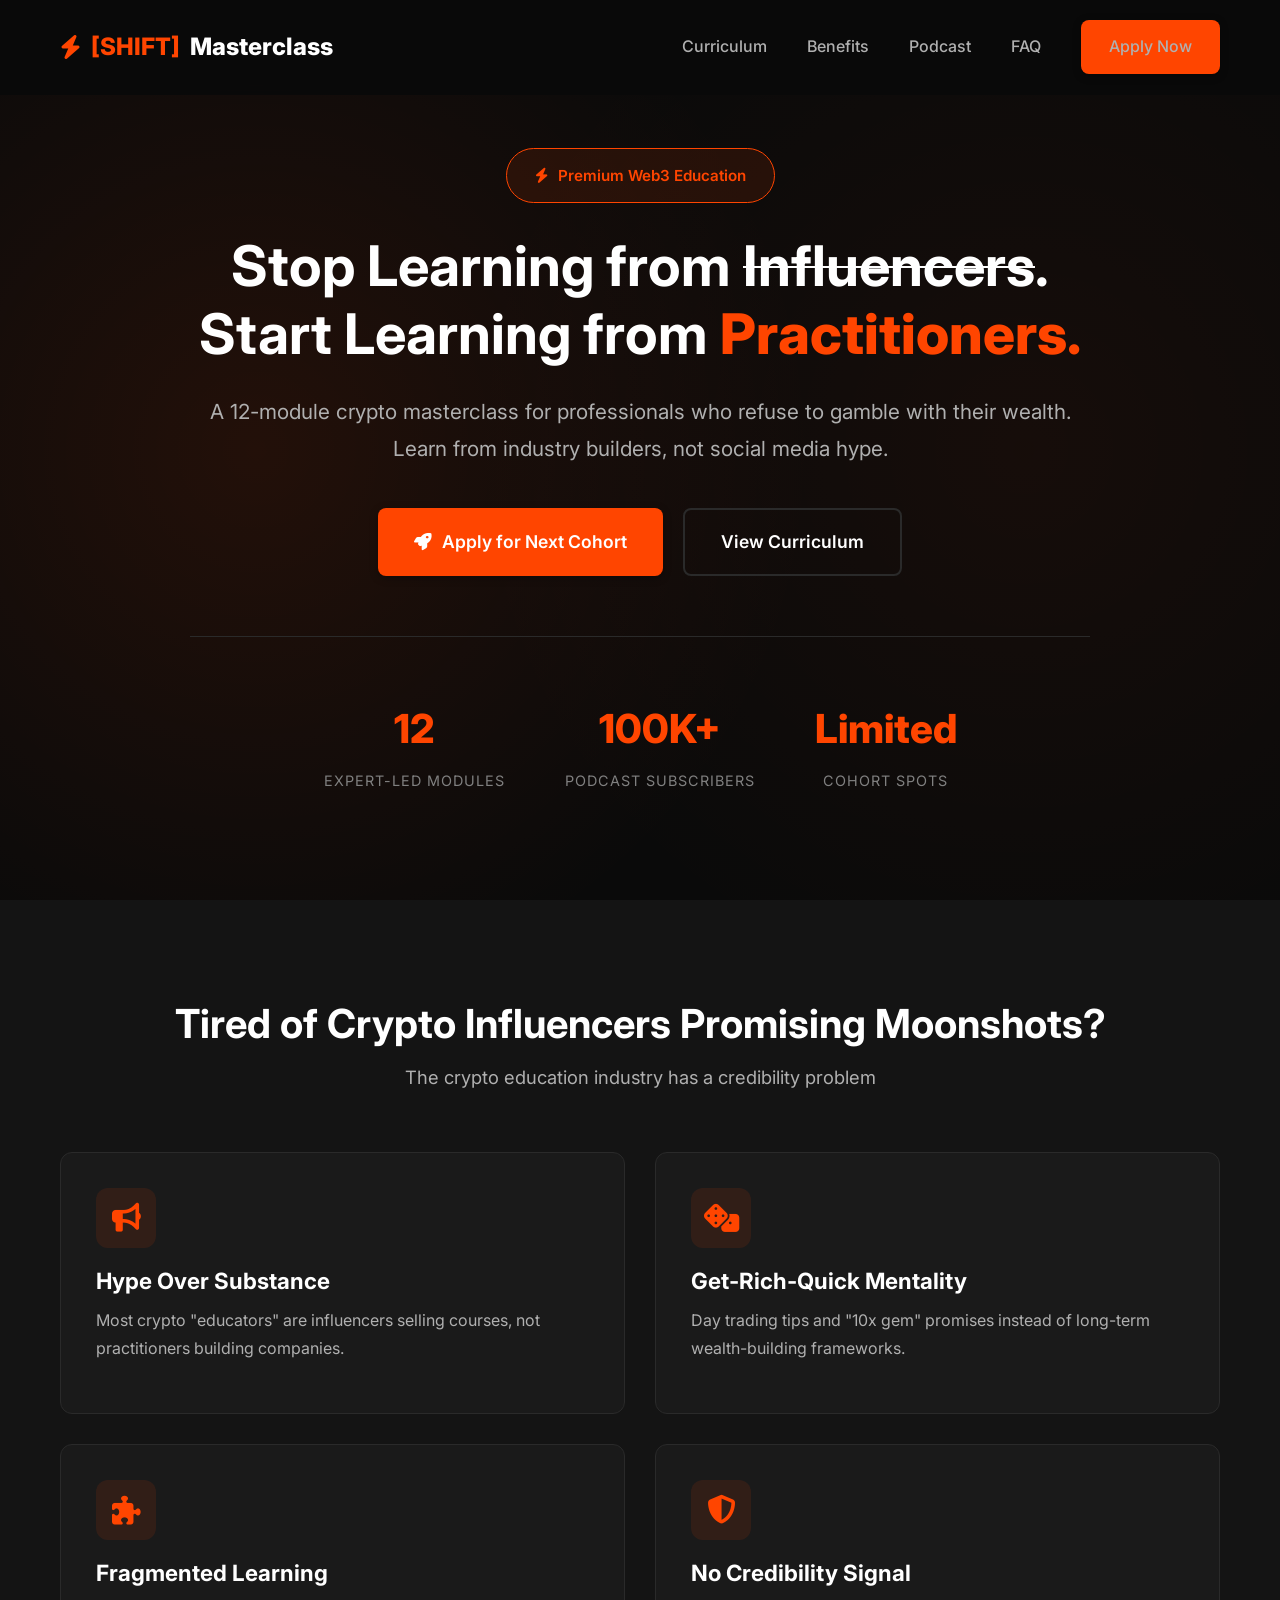
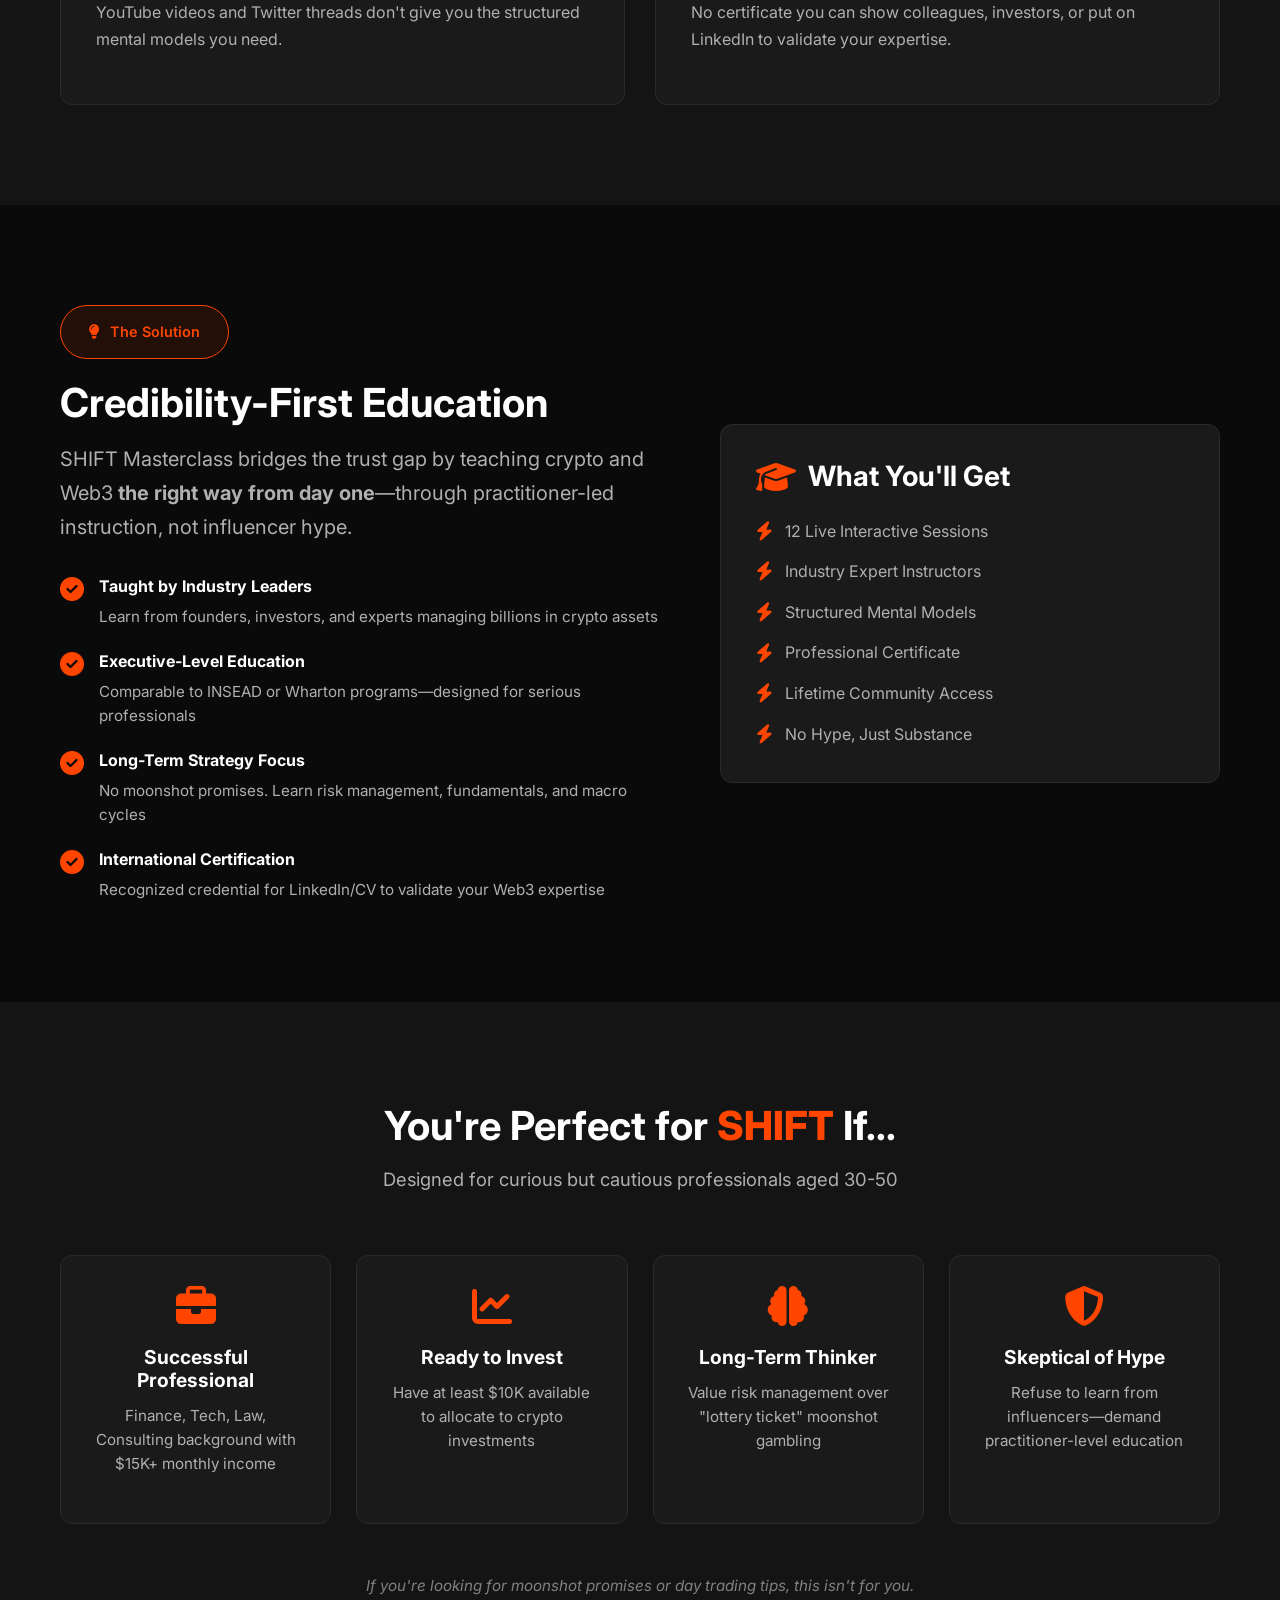
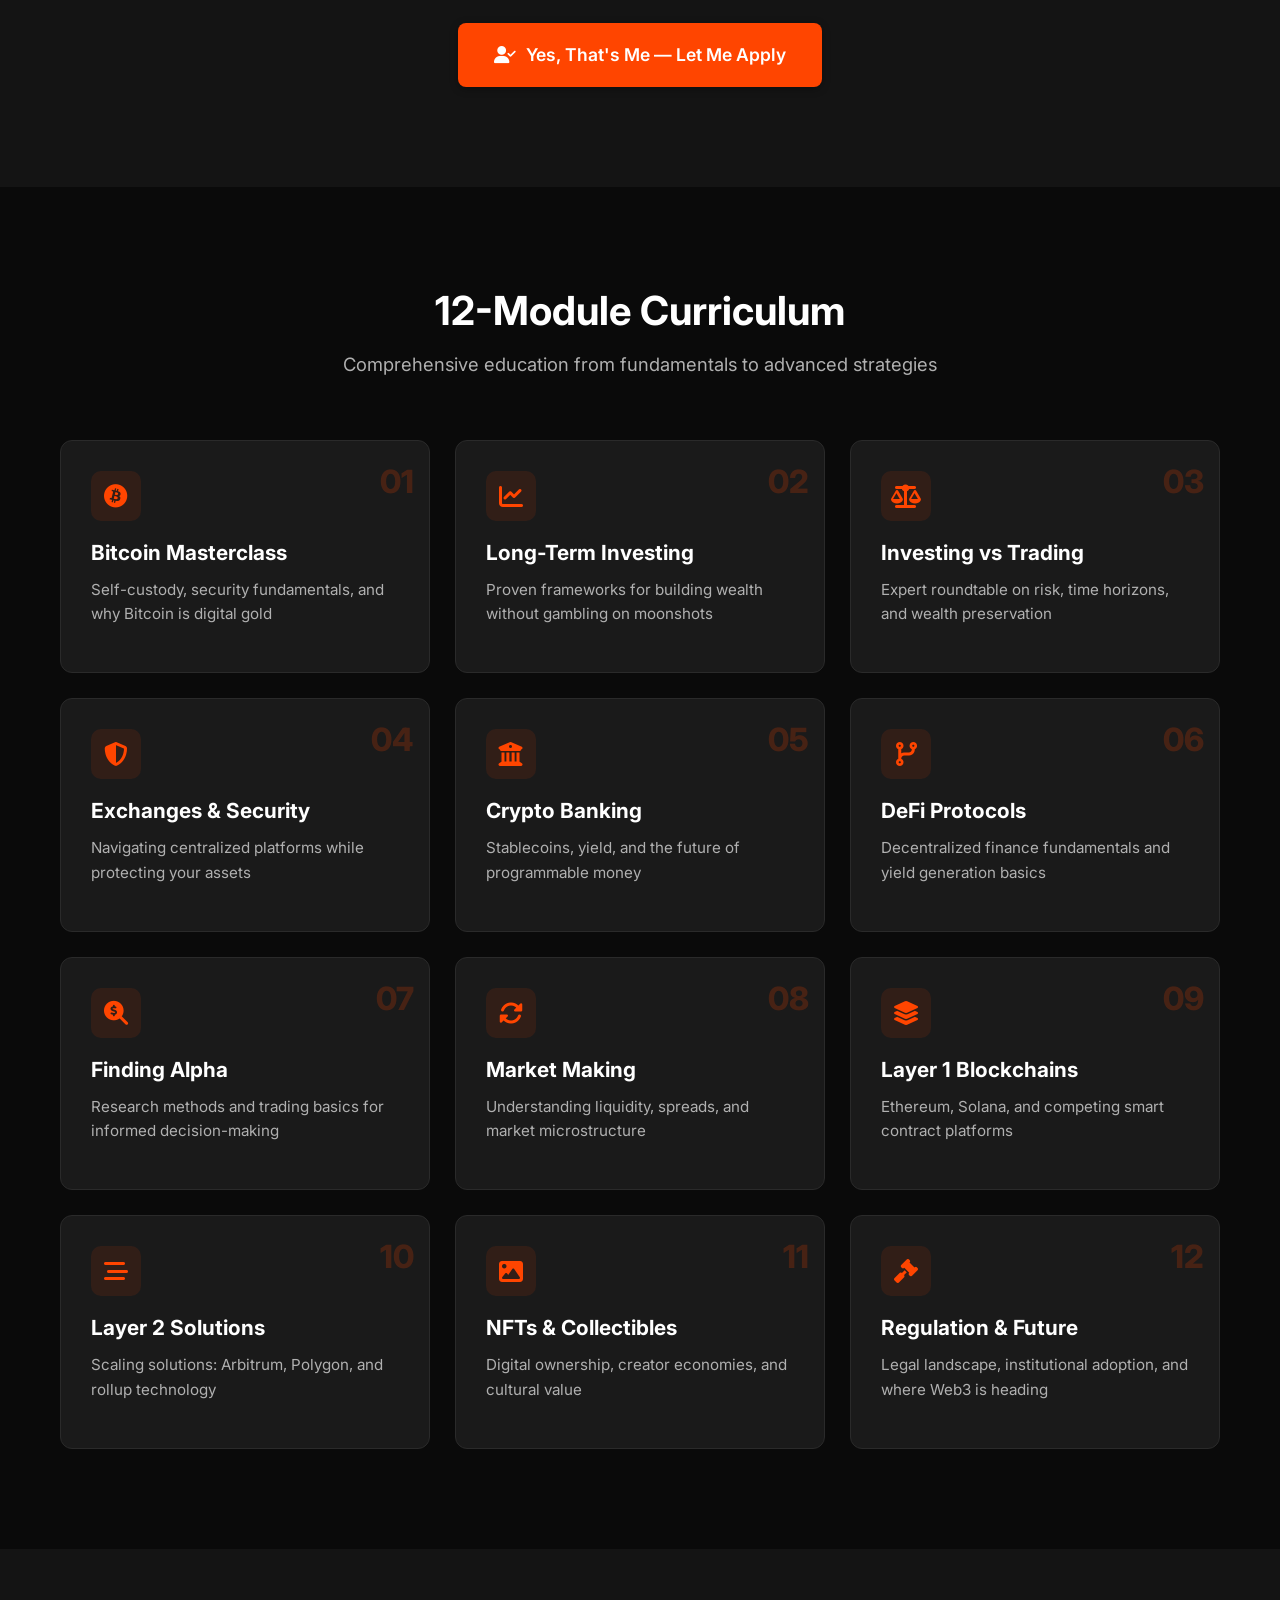
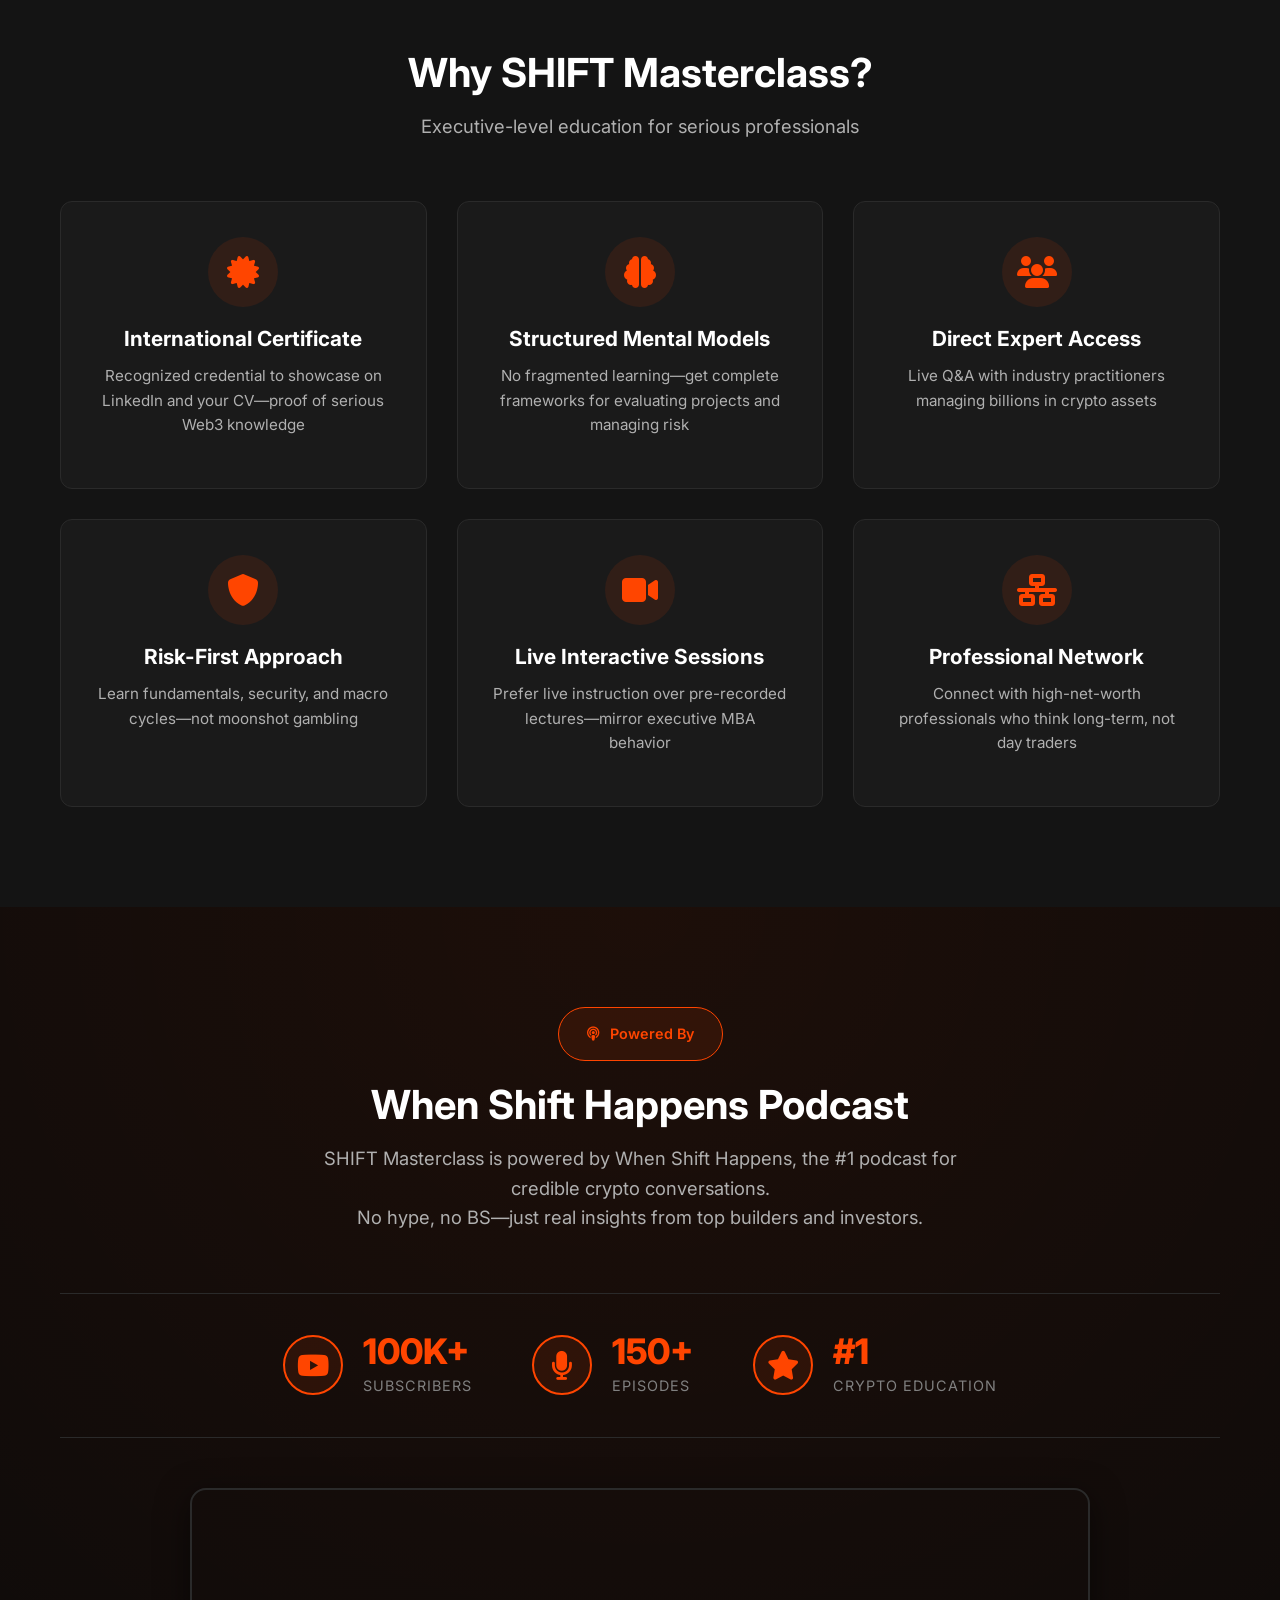
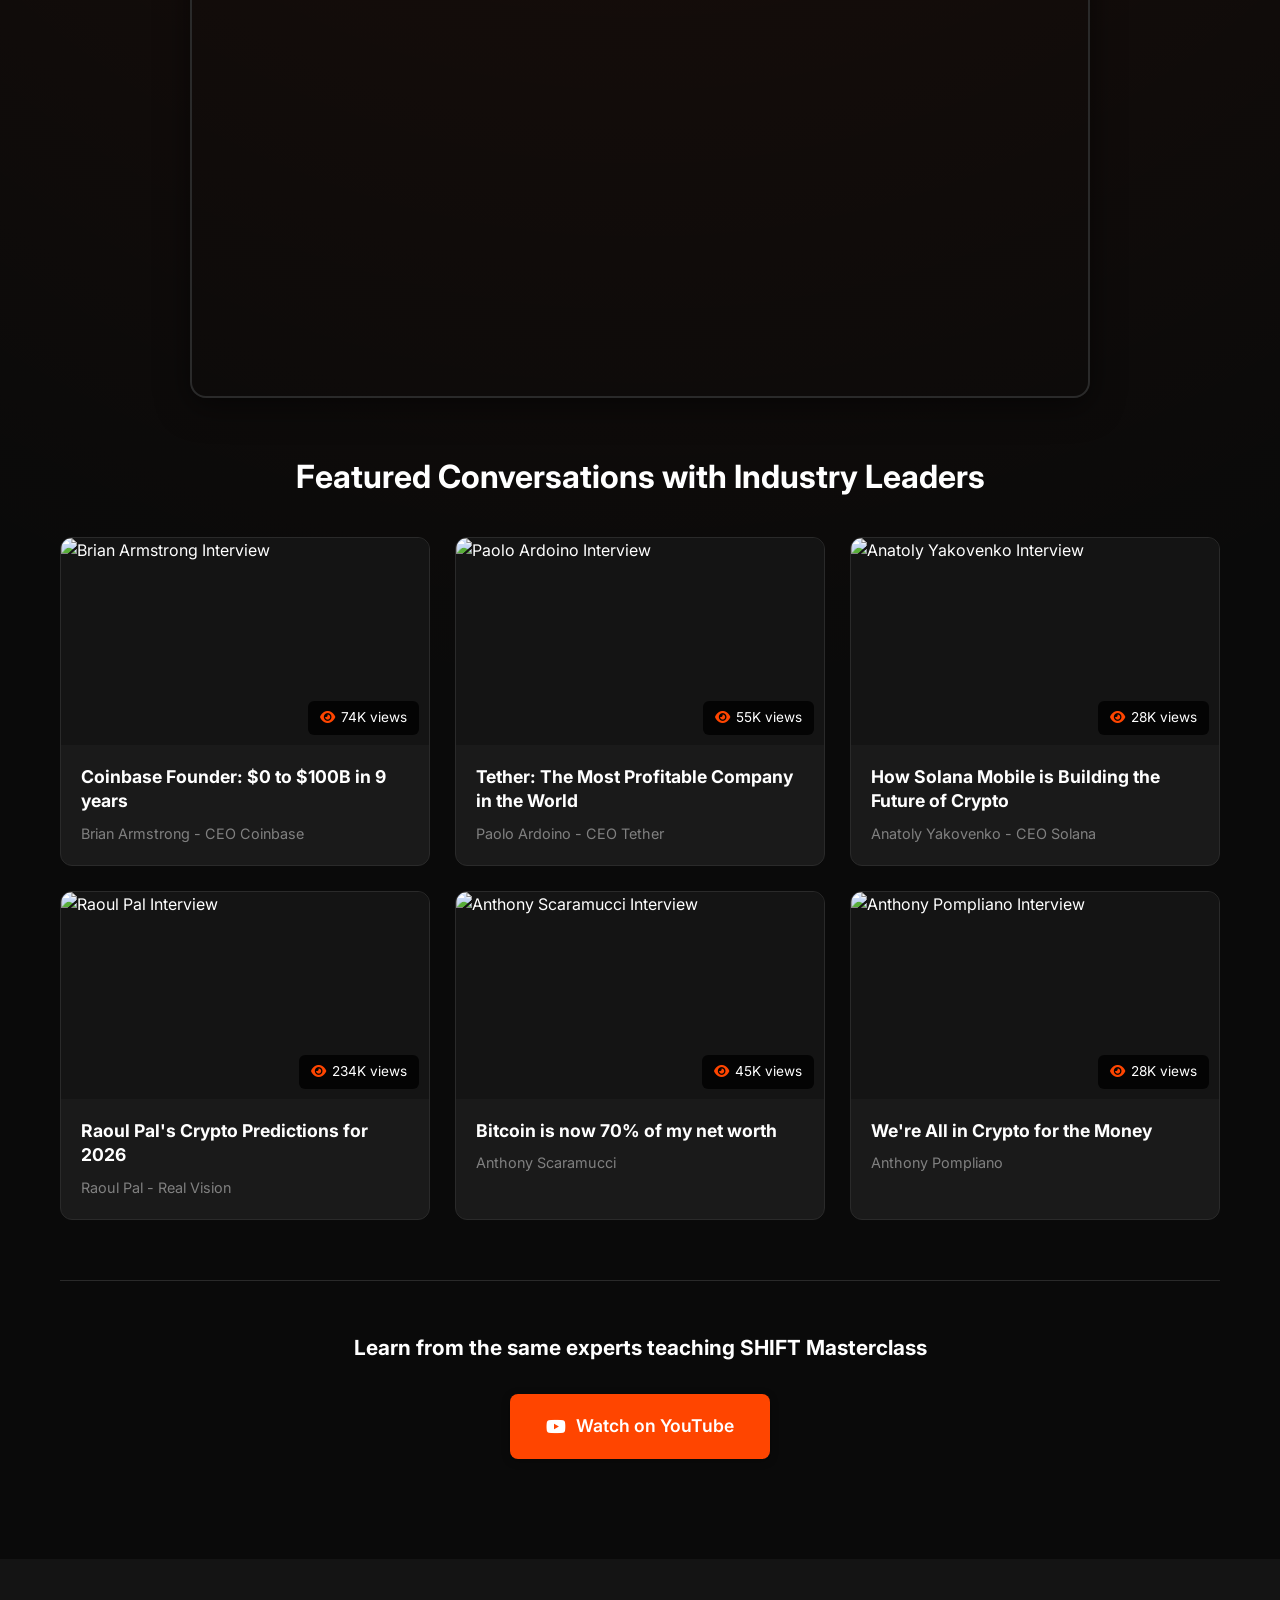
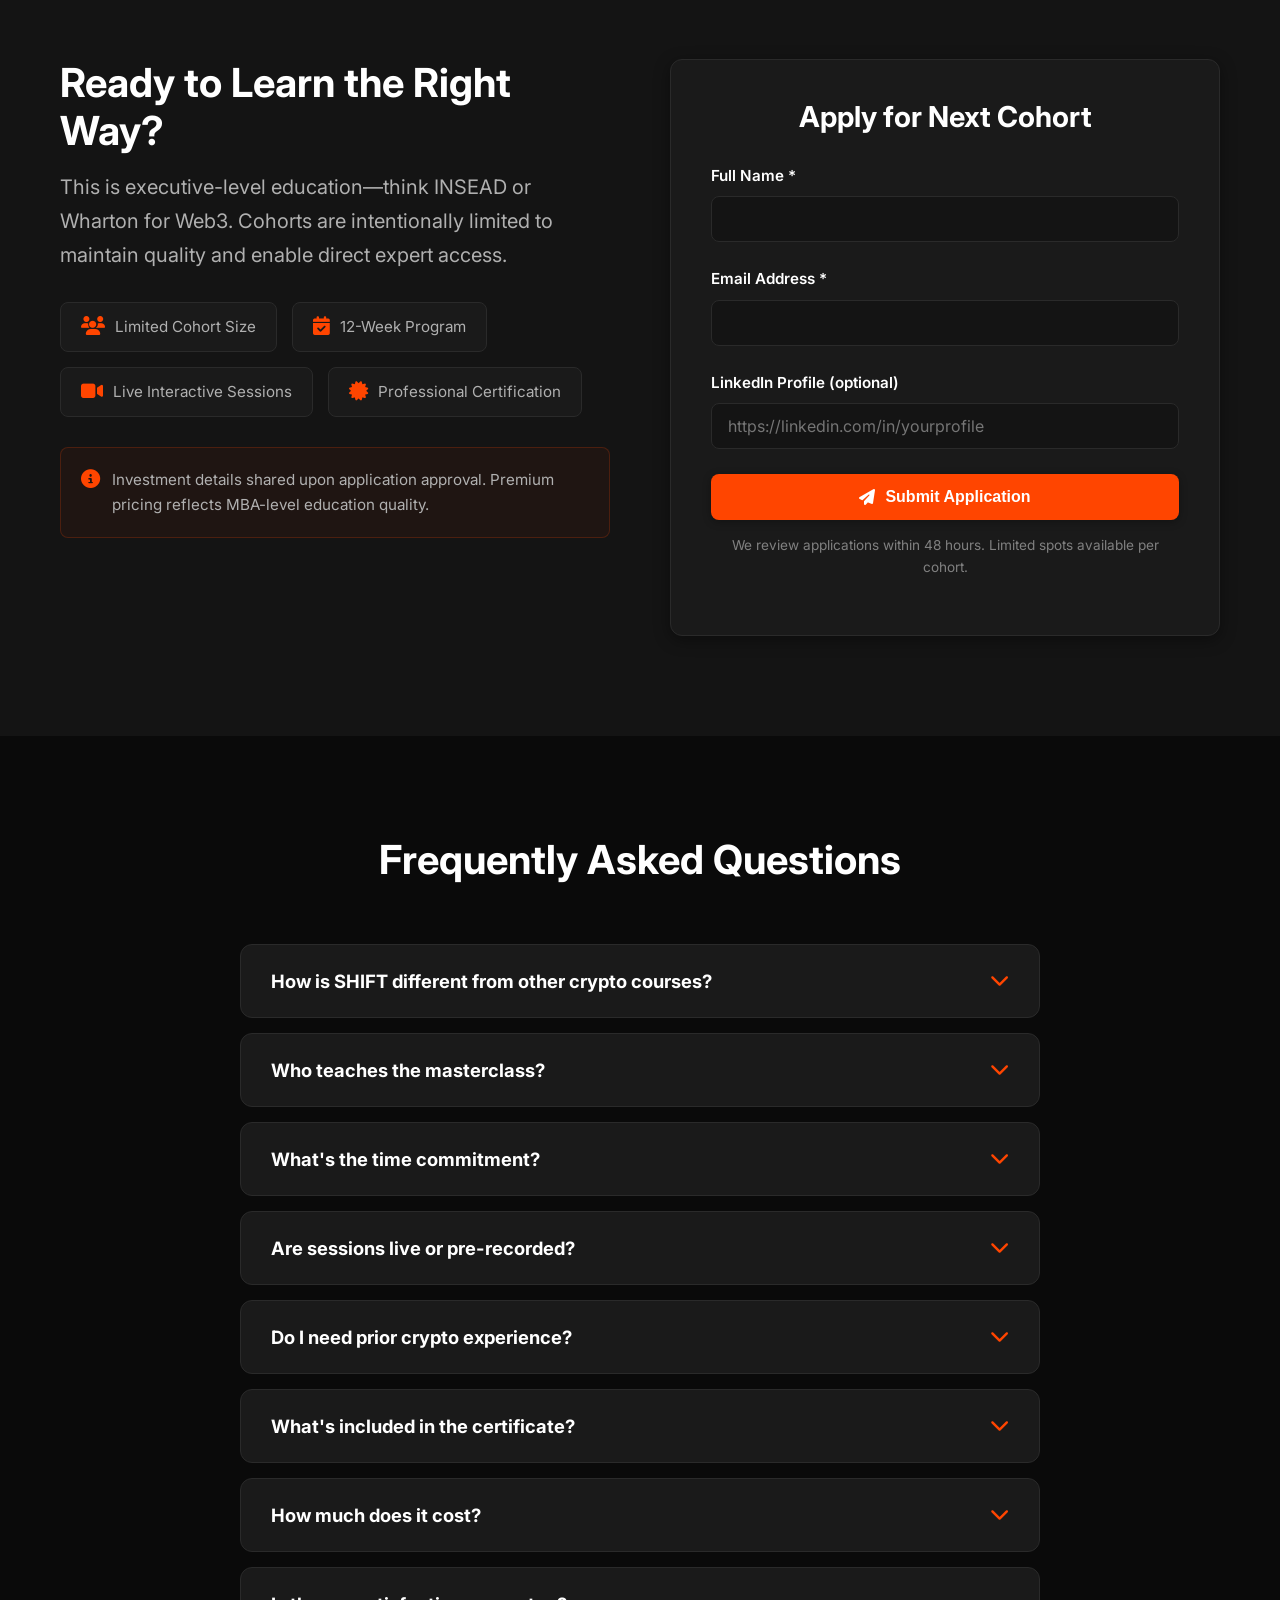
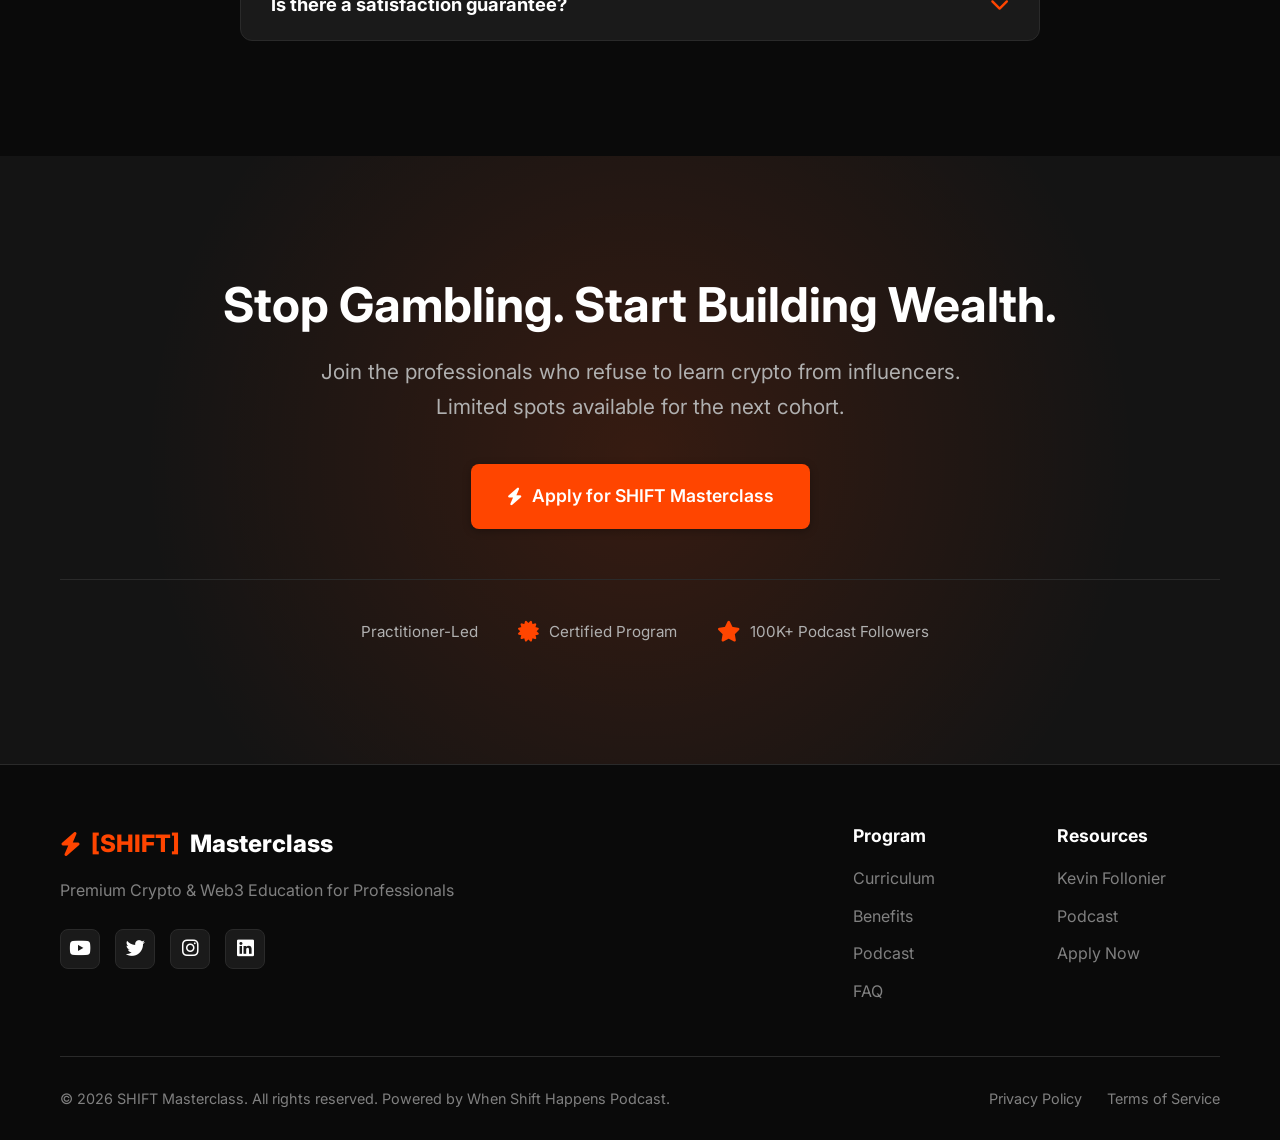
==== commit b4c8872c: "Changed form" ====
--- a/index.html
+++ b/index.html
@@ -550,27 +550,6 @@
                                 <input type="email" id="email" name="email" required>
                             </div>
                             <div class="form-group">
-                                <label for="profession">Current Profession *</label>
-                                <select id="profession" name="profession" required>
-                                    <option value="">Select your profession</option>
-                                    <option value="finance">Finance</option>
-                                    <option value="tech">Technology</option>
-                                    <option value="law">Legal</option>
-                                    <option value="consulting">Consulting</option>
-                                    <option value="founder">Founder/Entrepreneur</option>
-                                    <option value="other">Other</option>
-                                </select>
-                            </div>
-                            <div class="form-group">
-                                <label for="experience">Crypto Experience Level *</label>
-                                <select id="experience" name="experience" required>
-                                    <option value="">Select experience level</option>
-                                    <option value="beginner">Beginner - Curious to learn</option>
-                                    <option value="intermediate">Intermediate - Some knowledge</option>
-                                    <option value="advanced">Advanced - Active investor</option>
-                                </select>
-                            </div>
-                            <div class="form-group">
                                 <label for="linkedin">LinkedIn Profile (optional)</label>
                                 <input type="url" id="linkedin" name="linkedin" placeholder="https://linkedin.com/in/yourprofile">
                             </div>
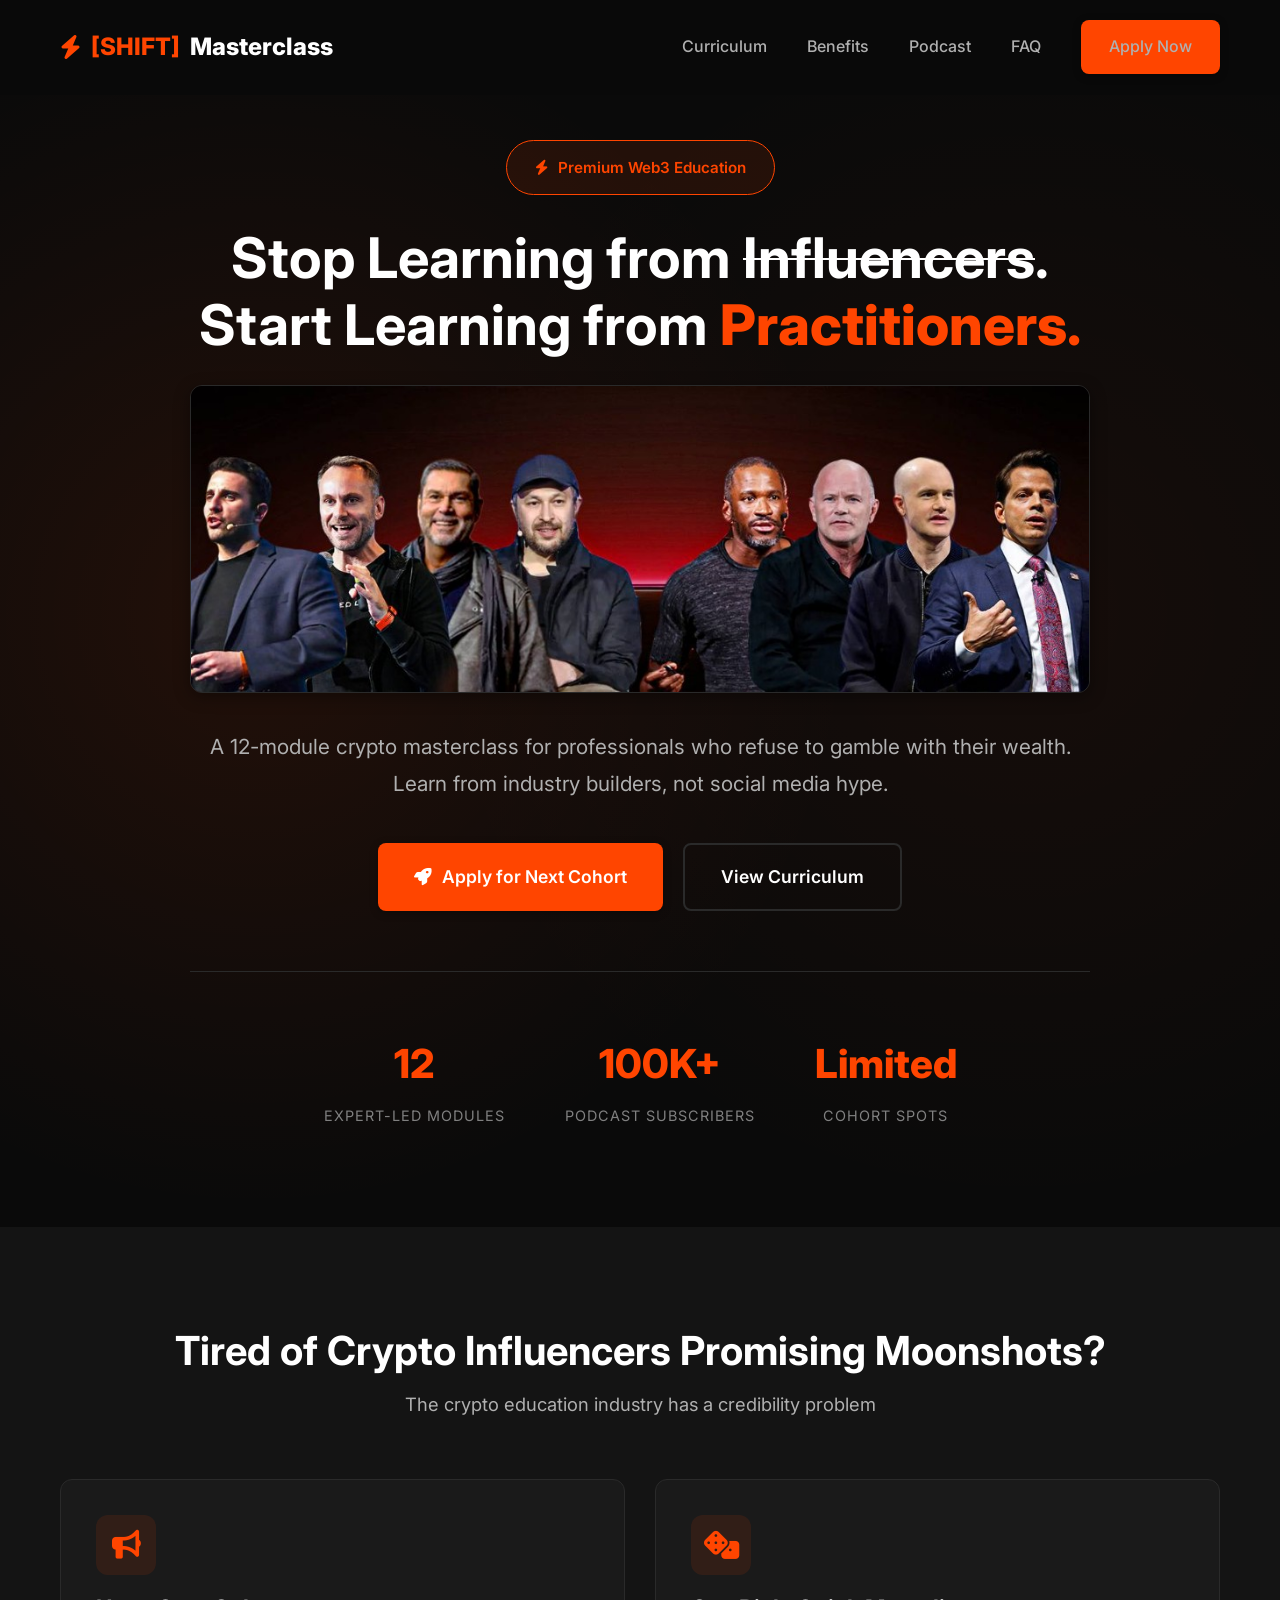
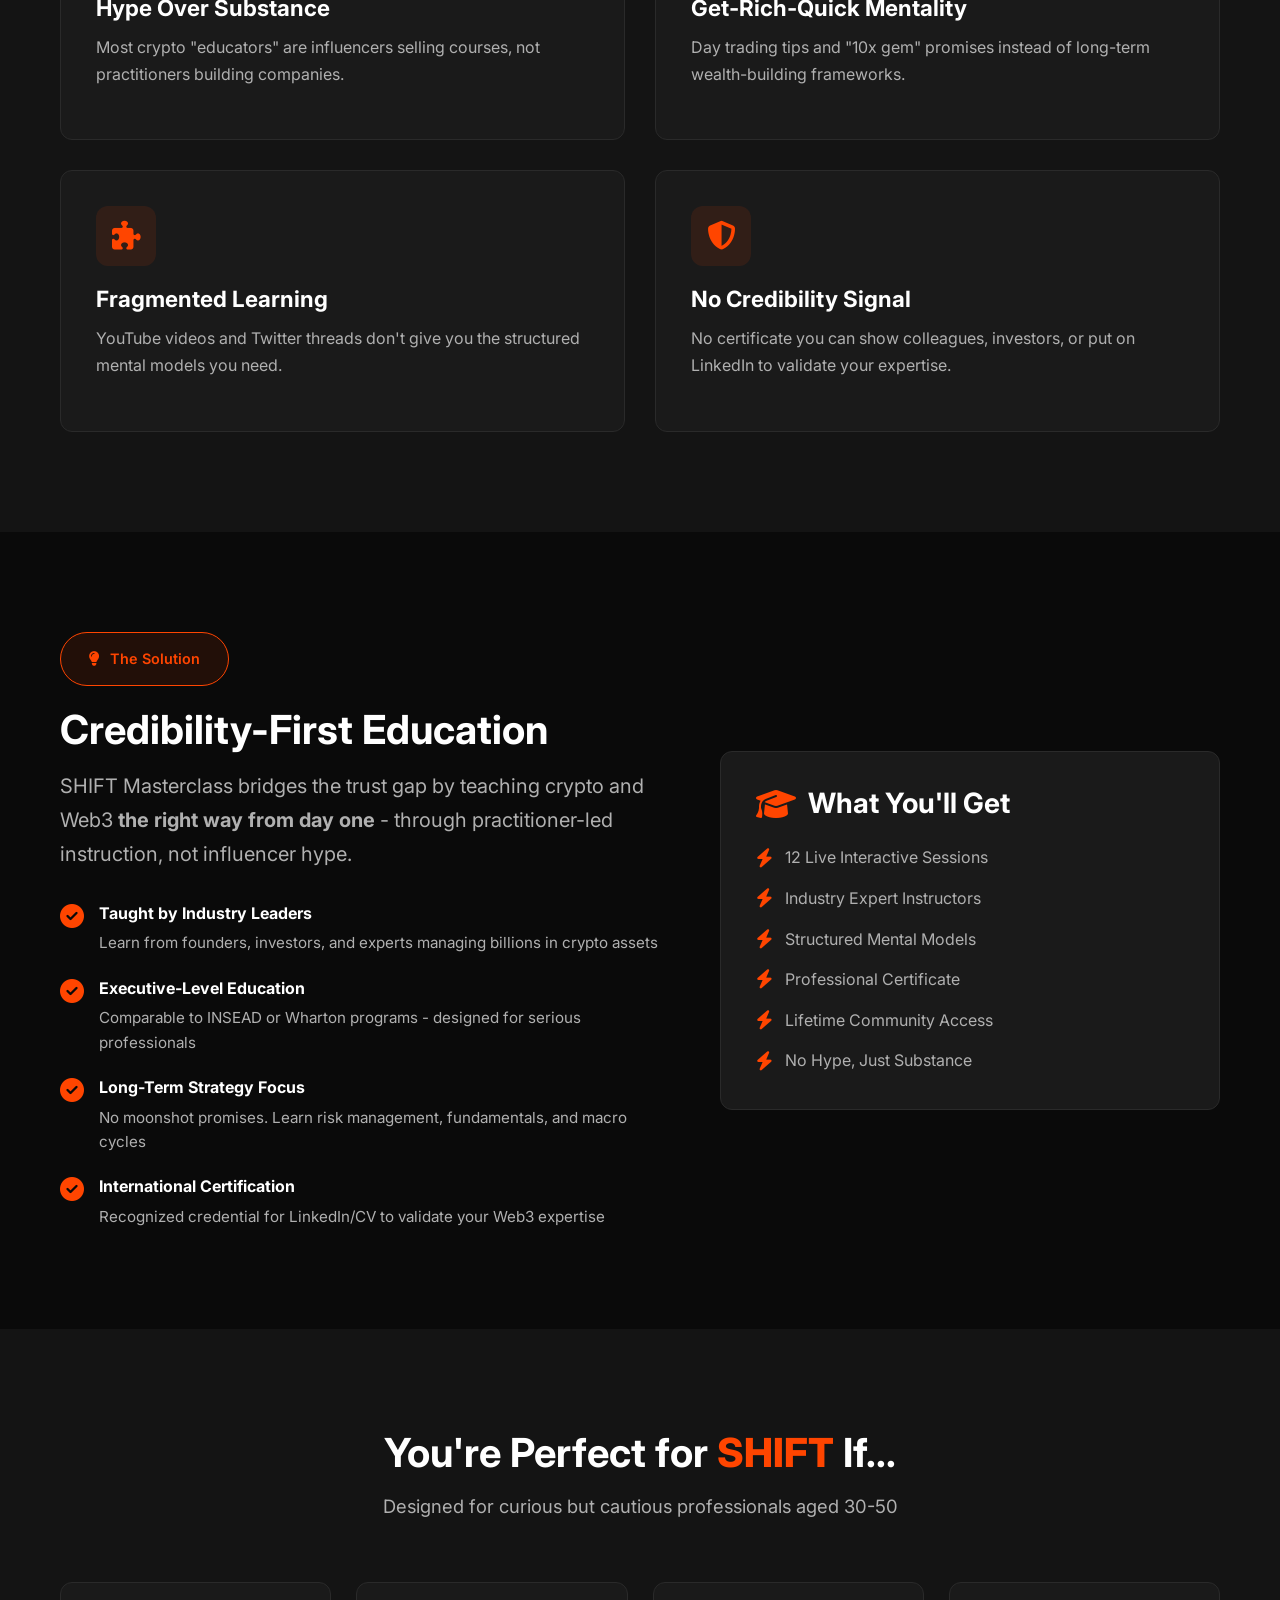
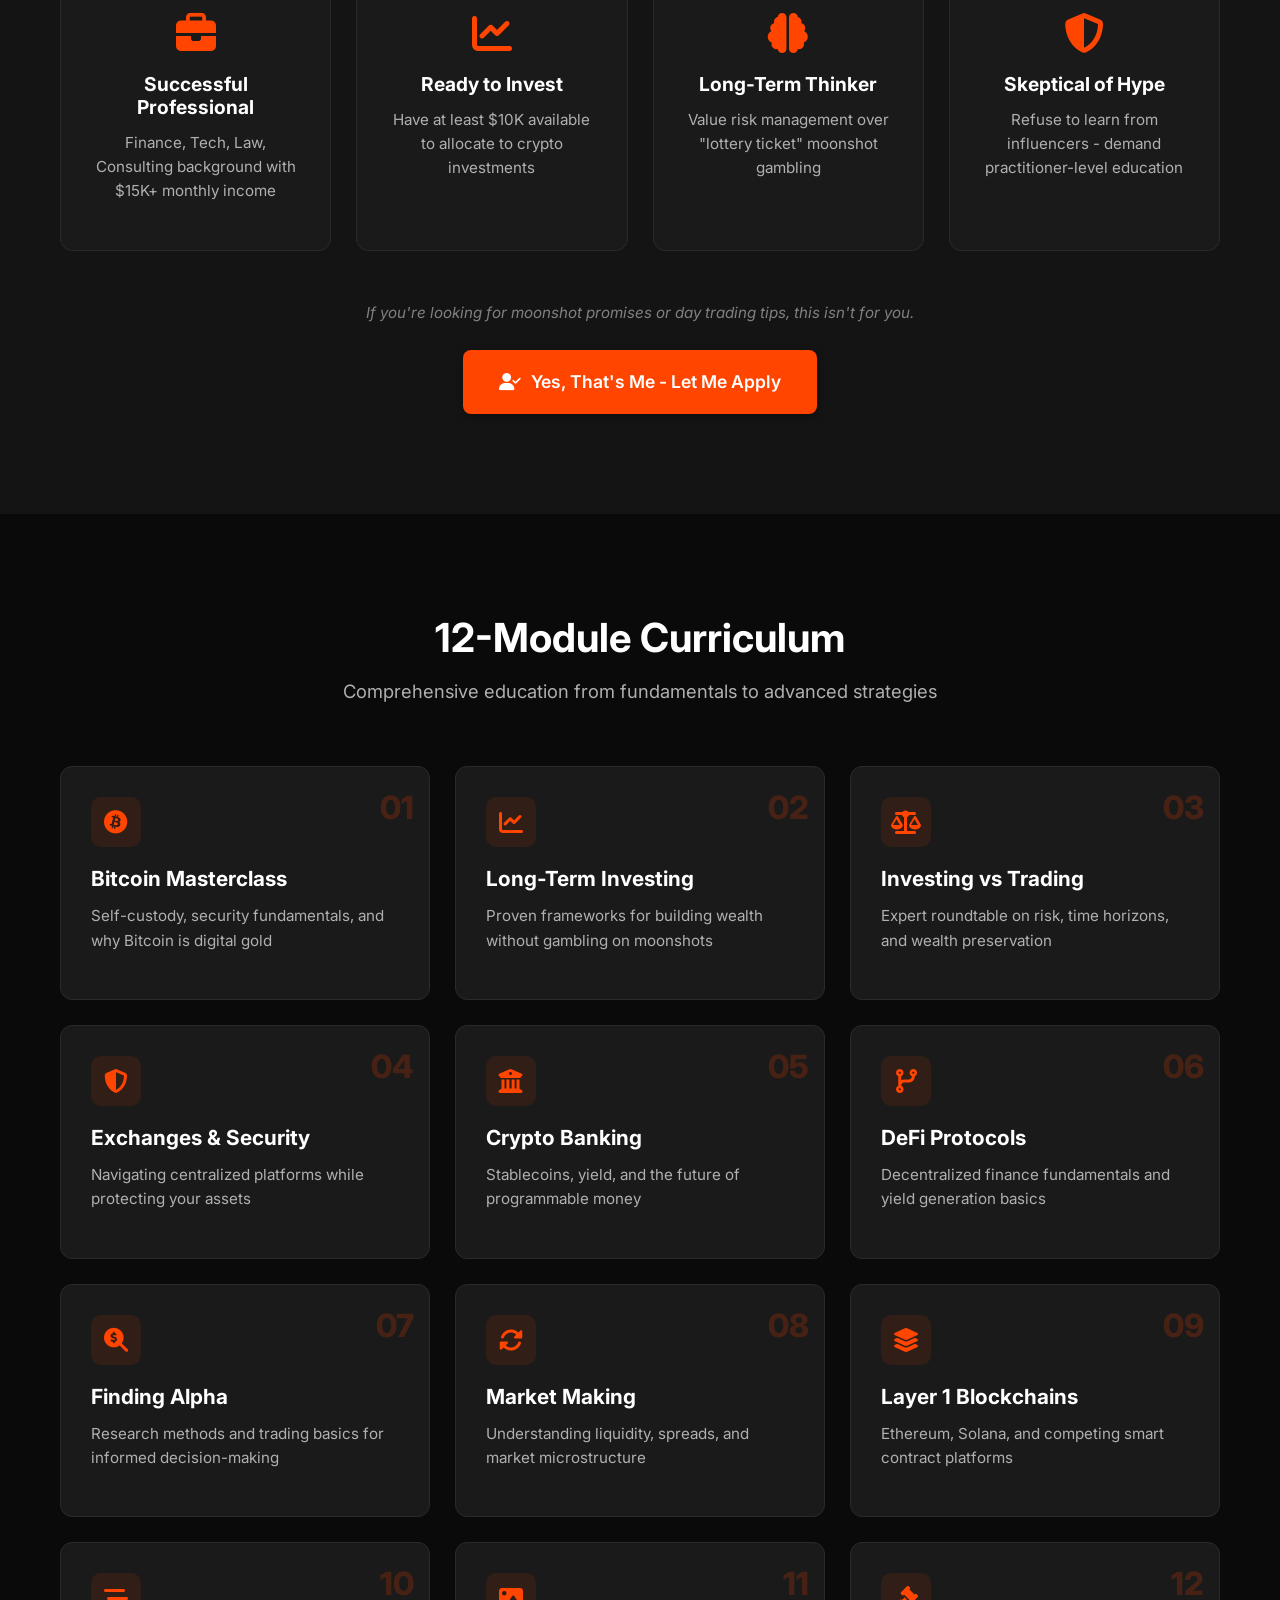
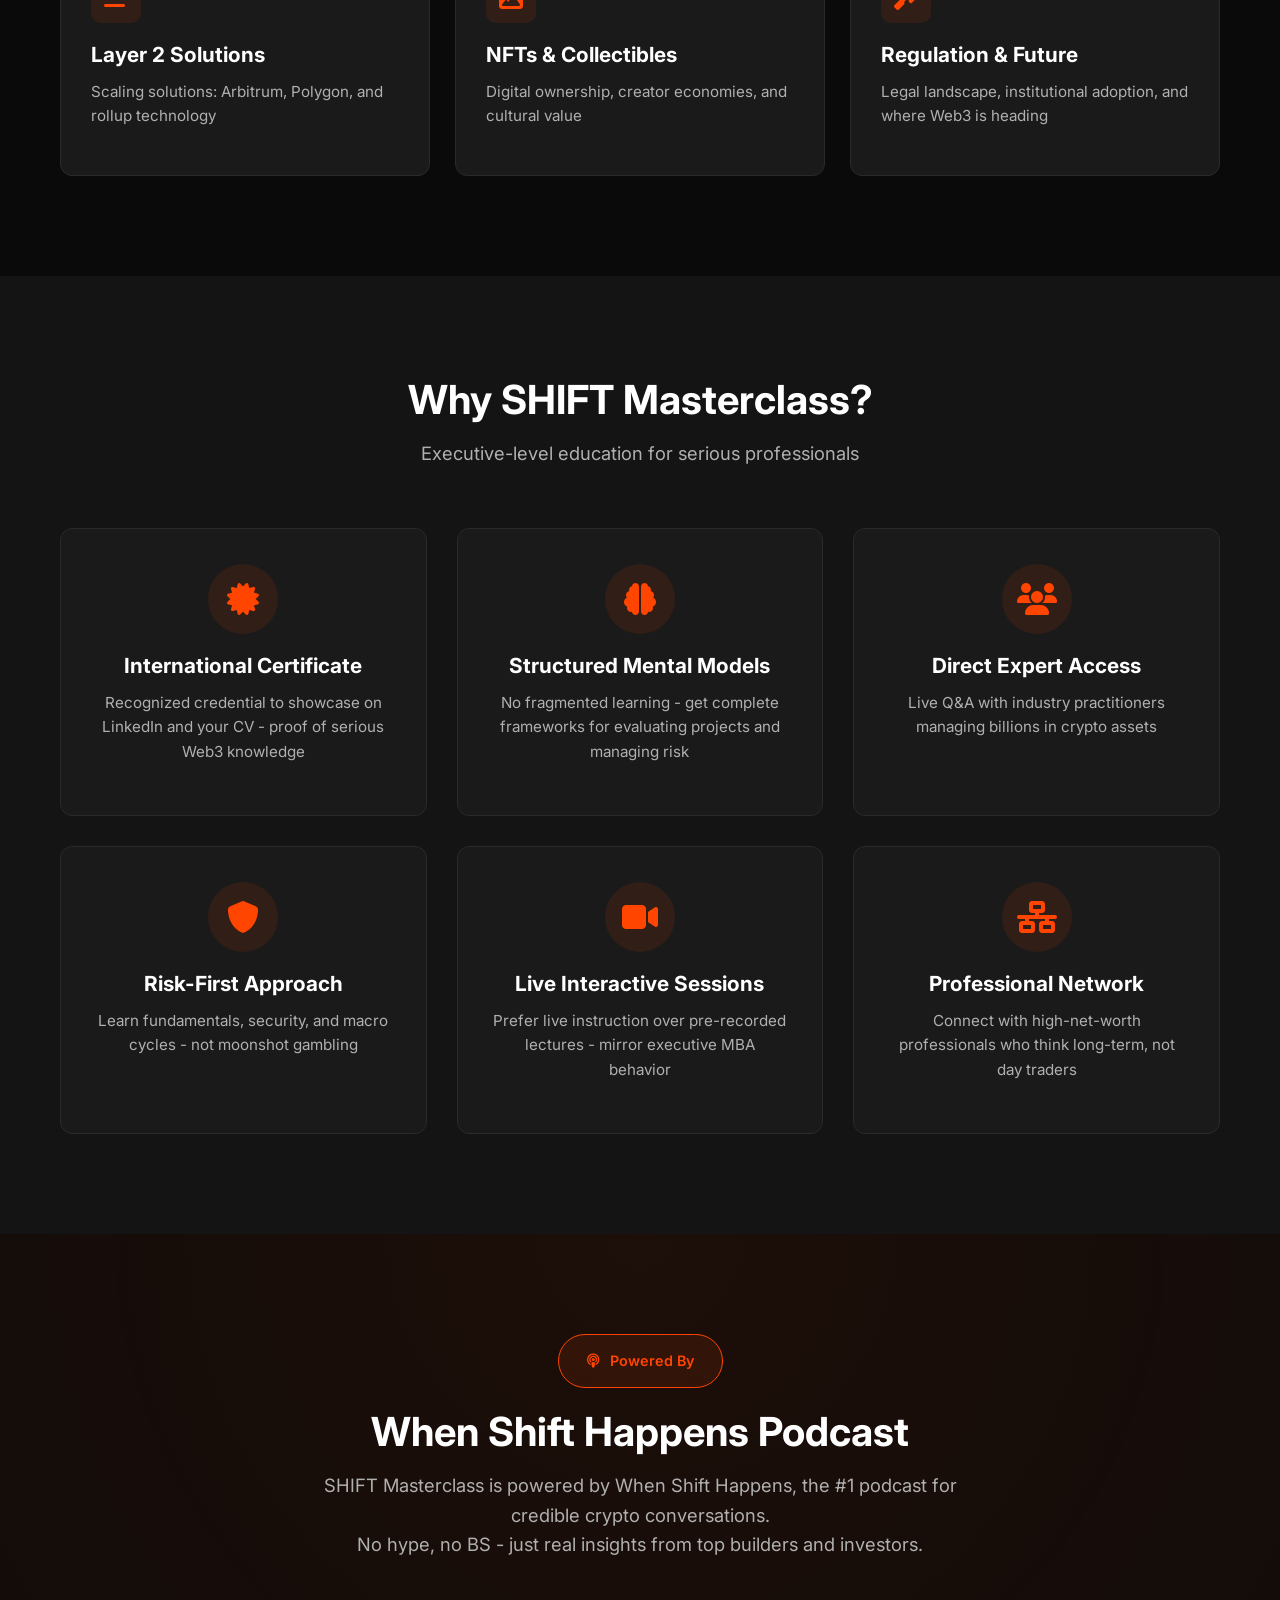
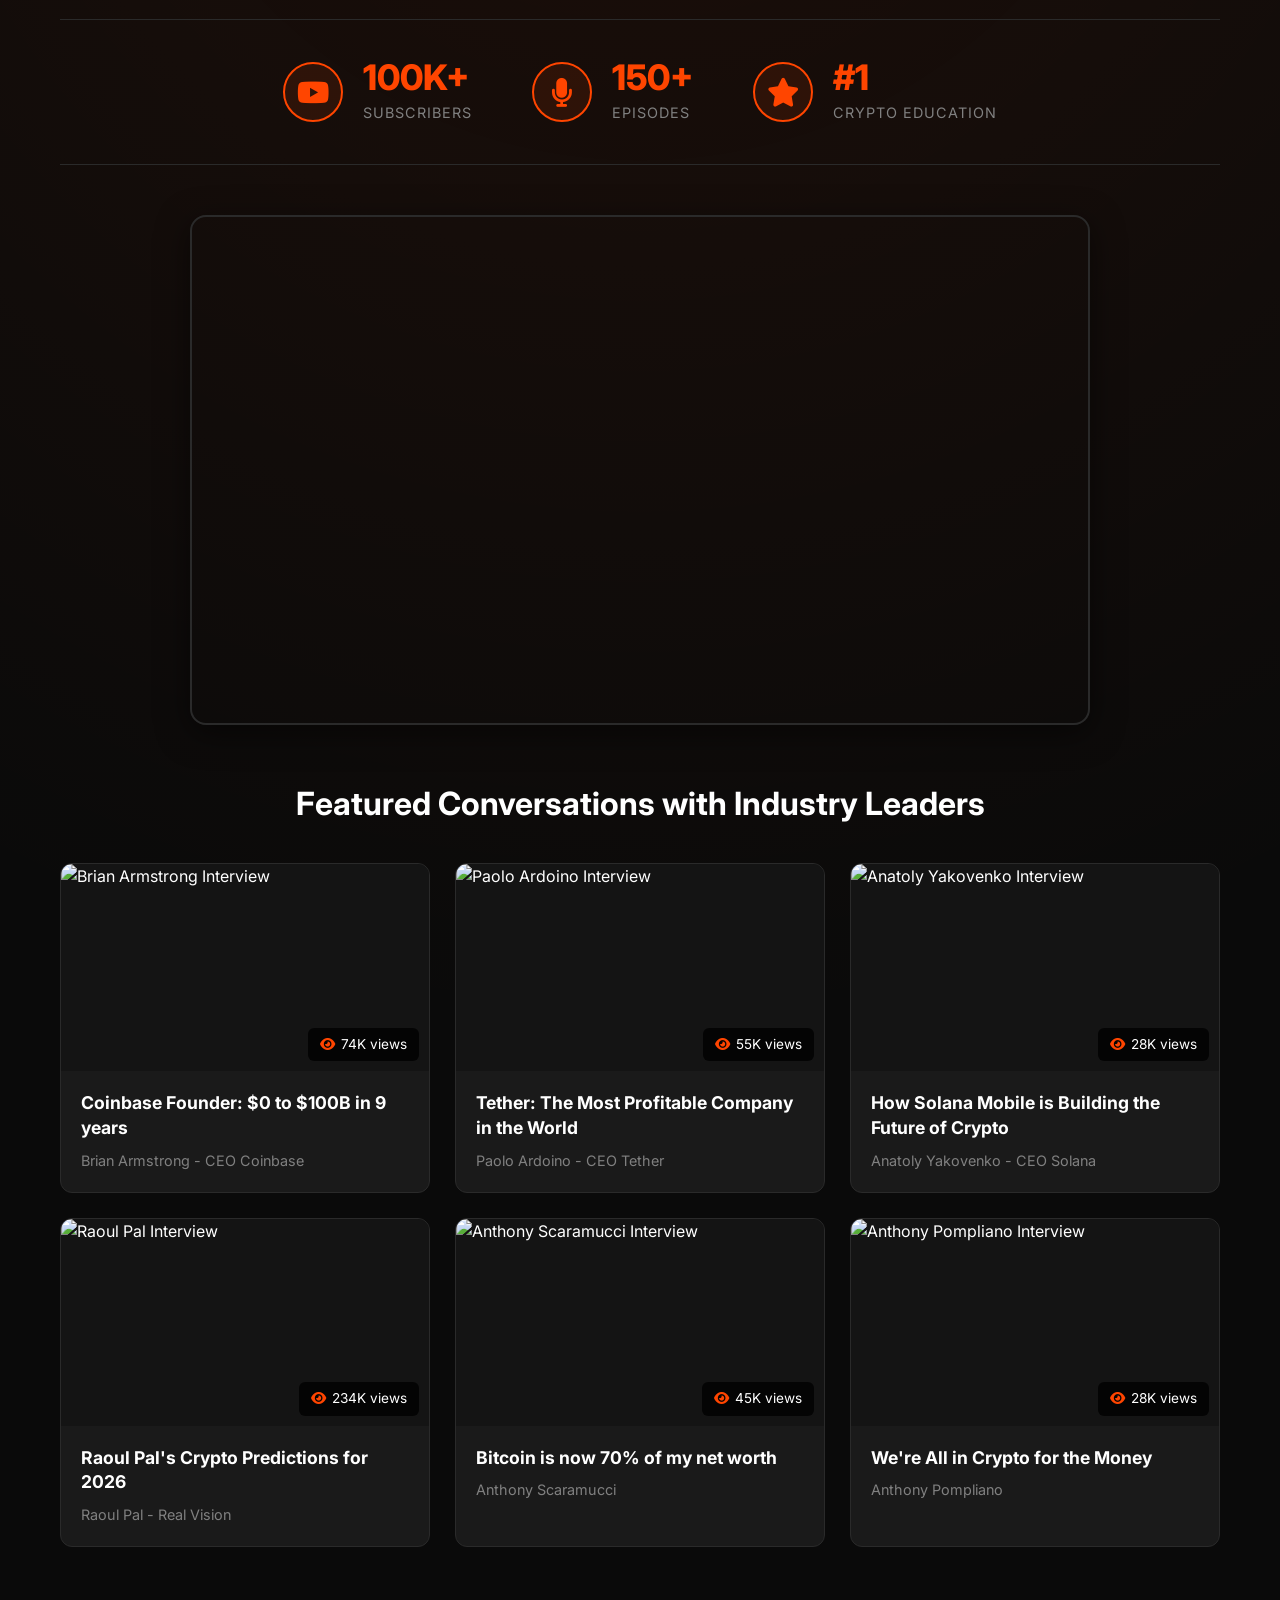
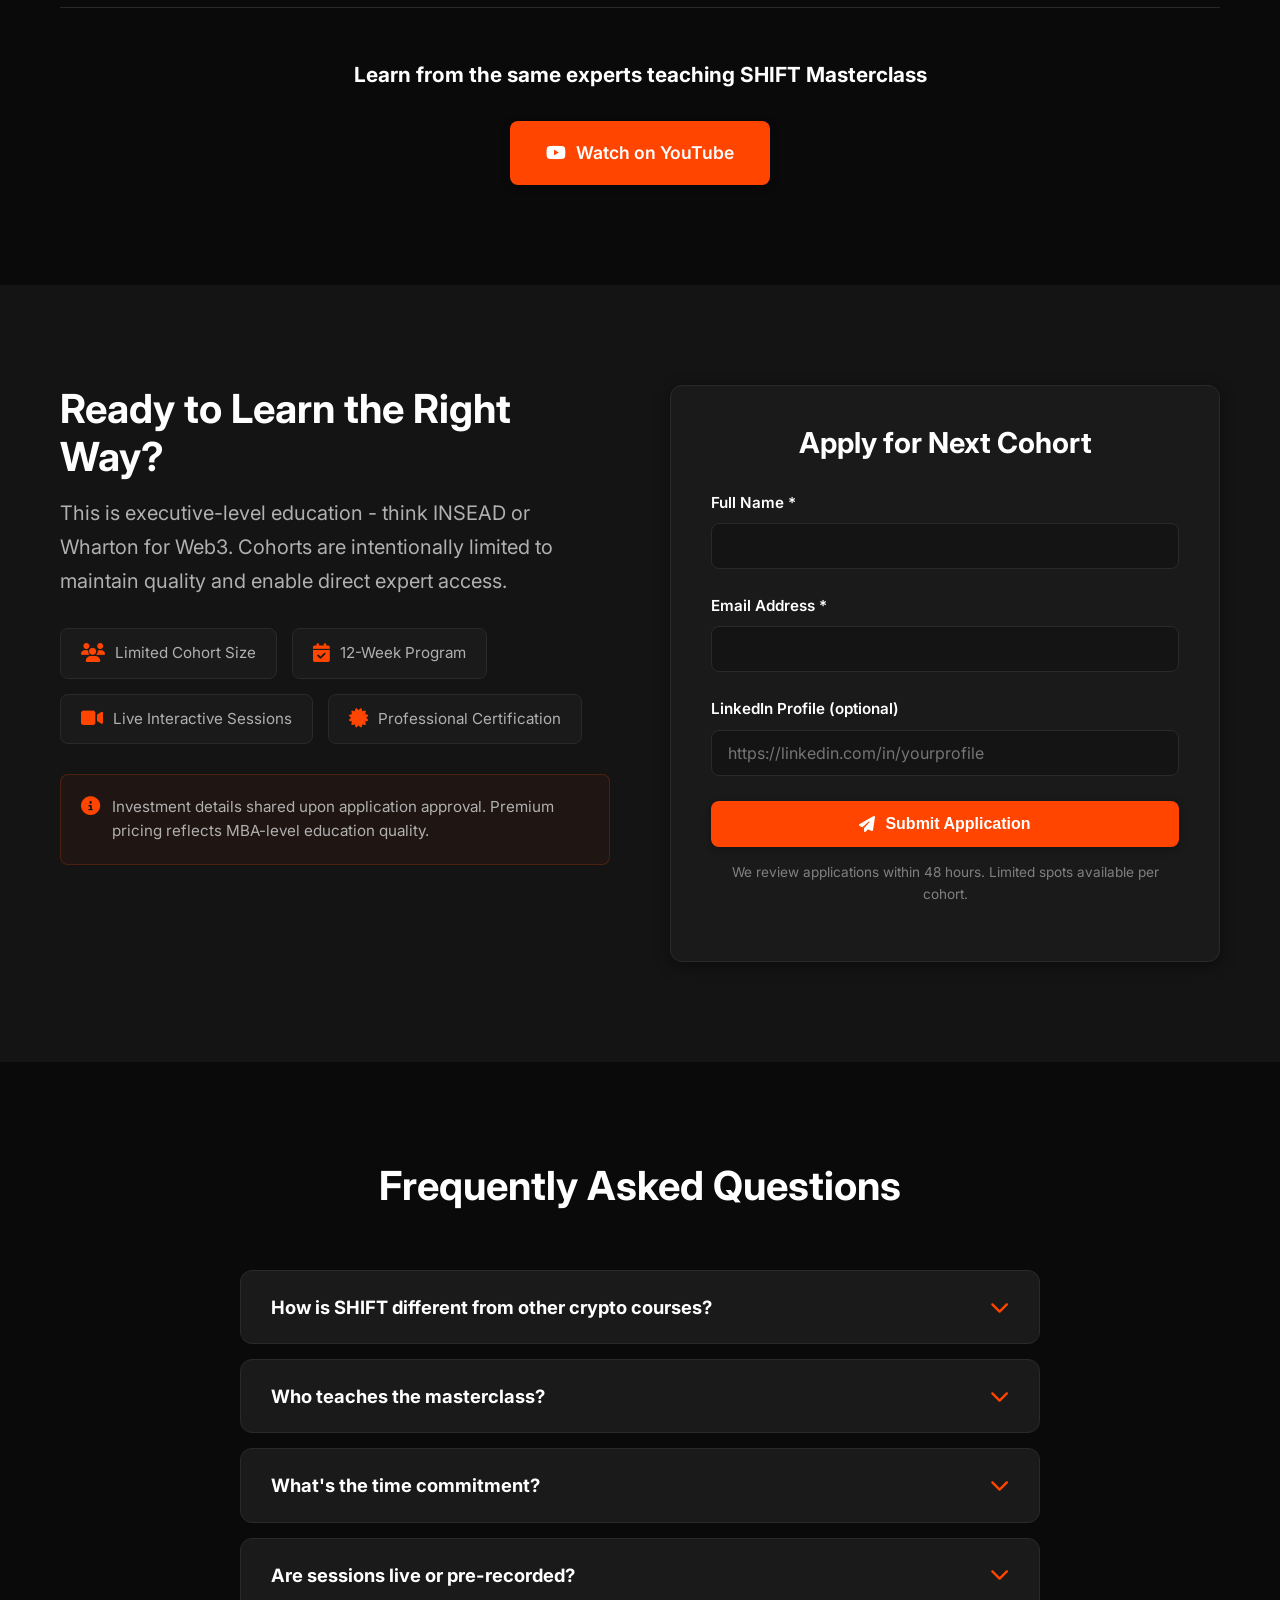
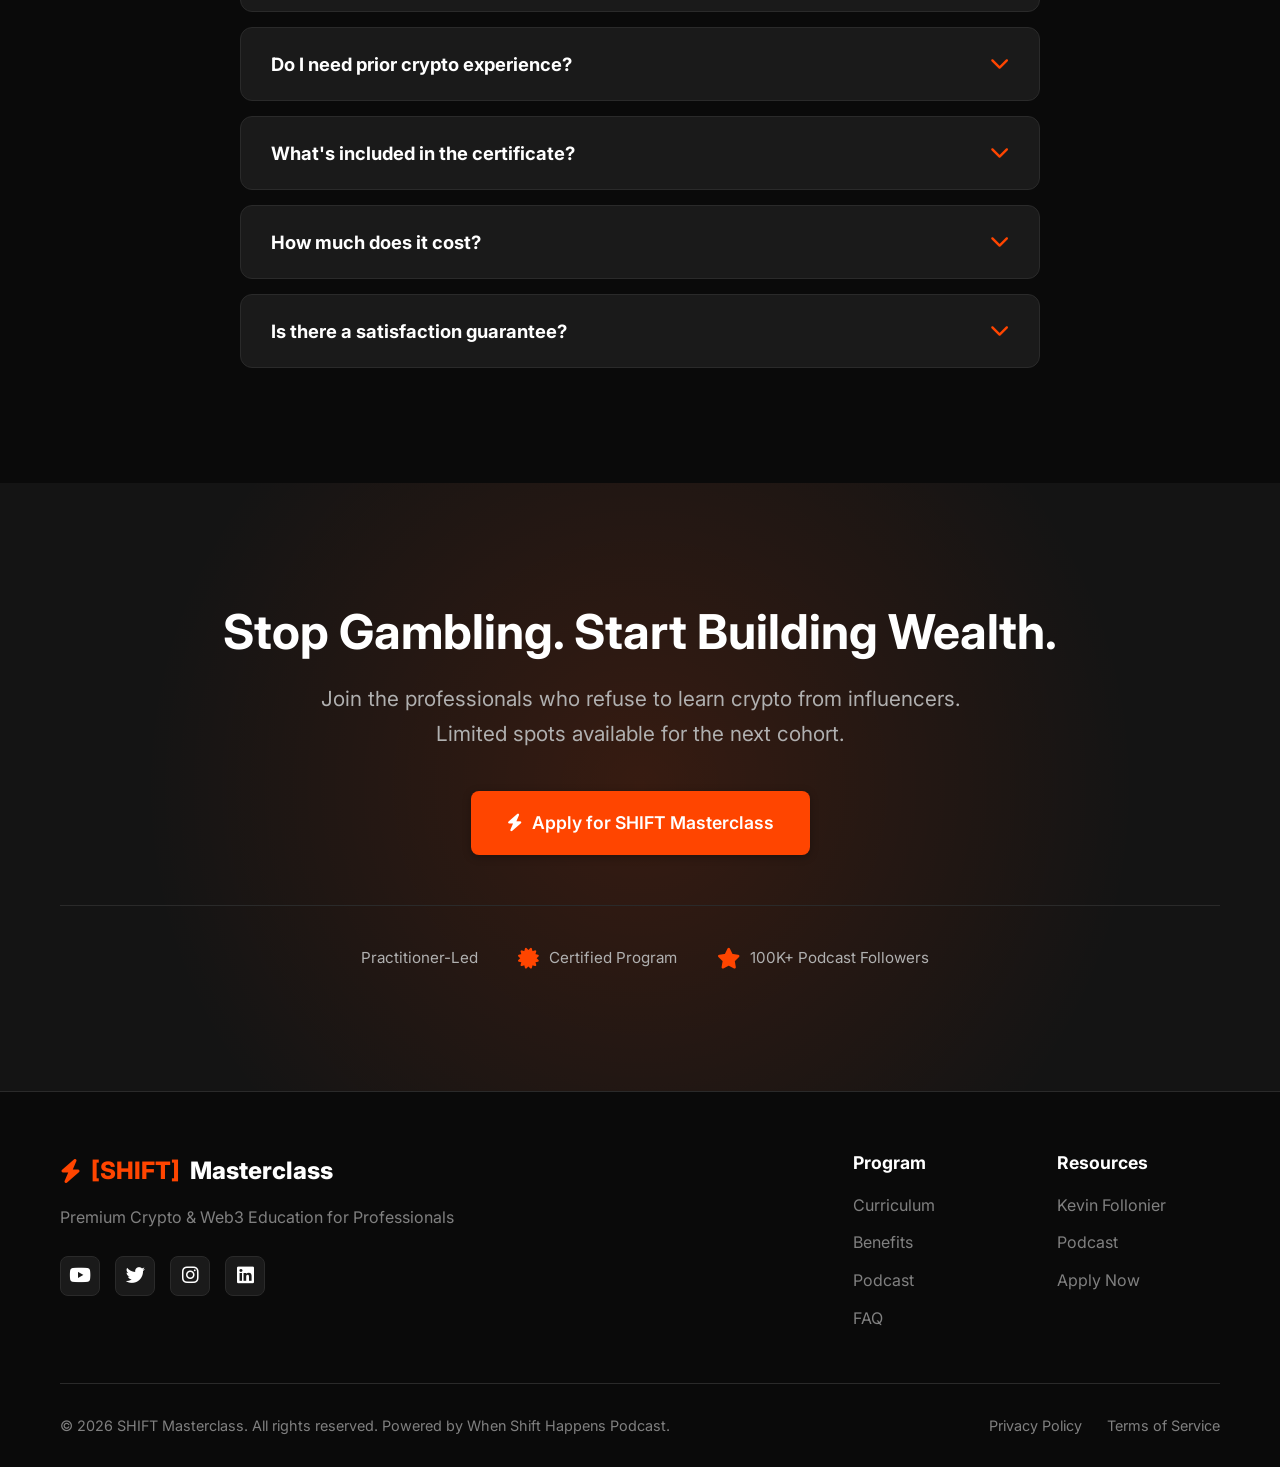
==== commit d1142fd5: "Fixes to layout and form" ====
--- a/index.html
+++ b/index.html
@@ -47,6 +47,9 @@
                     Stop Learning from <span class="strikethrough">Influencers</span>.<br>
                     Start Learning from <span class="shift-text">Practitioners.</span>
                 </h1>
+                <div class="hero-guests">
+                    <img src="images/banner_guests_only.png" alt="SHIFT Masterclass featured guests">
+                </div>
                 <p class="hero-subtitle">
                     A 12-module crypto masterclass for professionals who refuse to gamble with their wealth. 
                     Learn from industry builders, not social media hype.
@@ -128,7 +131,7 @@
                     <h2 class="section-title">Credibility-First Education</h2>
                     <p class="lead">
                         SHIFT Masterclass bridges the trust gap by teaching crypto and Web3 
-                        <strong>the right way from day one</strong>—through practitioner-led instruction, 
+                        <strong>the right way from day one</strong> - through practitioner-led instruction, 
                         not influencer hype.
                     </p>
                     <div class="solution-features">
@@ -143,7 +146,7 @@
                             <i class="fas fa-check-circle"></i>
                             <div>
                                 <strong>Executive-Level Education</strong>
-                                <p>Comparable to INSEAD or Wharton programs—designed for serious professionals</p>
+                                <p>Comparable to INSEAD or Wharton programs - designed for serious professionals</p>
                             </div>
                         </div>
                         <div class="feature-item">
@@ -208,13 +211,13 @@
                 <div class="audience-card">
                     <i class="fas fa-shield-halved"></i>
                     <h3>Skeptical of Hype</h3>
-                    <p>Refuse to learn from influencers—demand practitioner-level education</p>
+                    <p>Refuse to learn from influencers - demand practitioner-level education</p>
                 </div>
             </div>
             <div class="audience-cta">
                 <p class="disclaimer">If you're looking for moonshot promises or day trading tips, this isn't for you.</p>
                 <a href="#enroll" class="btn btn-primary btn-large">
-                    <i class="fas fa-user-check"></i> Yes, That's Me — Let Me Apply
+                    <i class="fas fa-user-check"></i> Yes, That's Me - Let Me Apply
                 </a>
             </div>
         </div>
@@ -317,14 +320,14 @@
                         <i class="fas fa-certificate"></i>
                     </div>
                     <h3>International Certificate</h3>
-                    <p>Recognized credential to showcase on LinkedIn and your CV—proof of serious Web3 knowledge</p>
+                    <p>Recognized credential to showcase on LinkedIn and your CV - proof of serious Web3 knowledge</p>
                 </div>
                 <div class="benefit-card">
                     <div class="benefit-icon">
                         <i class="fas fa-brain"></i>
                     </div>
                     <h3>Structured Mental Models</h3>
-                    <p>No fragmented learning—get complete frameworks for evaluating projects and managing risk</p>
+                    <p>No fragmented learning - get complete frameworks for evaluating projects and managing risk</p>
                 </div>
                 <div class="benefit-card">
                     <div class="benefit-icon">
@@ -338,14 +341,14 @@
                         <i class="fas fa-shield"></i>
                     </div>
                     <h3>Risk-First Approach</h3>
-                    <p>Learn fundamentals, security, and macro cycles—not moonshot gambling</p>
+                    <p>Learn fundamentals, security, and macro cycles - not moonshot gambling</p>
                 </div>
                 <div class="benefit-card">
                     <div class="benefit-icon">
                         <i class="fas fa-video"></i>
                     </div>
                     <h3>Live Interactive Sessions</h3>
-                    <p>Prefer live instruction over pre-recorded lectures—mirror executive MBA behavior</p>
+                    <p>Prefer live instruction over pre-recorded lectures - mirror executive MBA behavior</p>
                 </div>
                 <div class="benefit-card">
                     <div class="benefit-icon">
@@ -368,7 +371,7 @@
                 <h2 class="section-title">When Shift Happens Podcast</h2>
                 <p class="section-subtitle">
                     SHIFT Masterclass is powered by When Shift Happens, the #1 podcast for credible crypto conversations. 
-                    <br>No hype, no BS—just real insights from top builders and investors.
+                    <br>No hype, no BS - just real insights from top builders and investors.
                 </p>
             </div>
 
@@ -511,7 +514,7 @@
                 <div class="enrollment-text">
                     <h2 class="section-title">Ready to Learn the Right Way?</h2>
                     <p class="lead">
-                        This is executive-level education—think INSEAD or Wharton for Web3. 
+                        This is executive-level education - think INSEAD or Wharton for Web3. 
                         Cohorts are intentionally limited to maintain quality and enable direct expert access.
                     </p>
                     <div class="enrollment-features">
@@ -540,7 +543,7 @@
                 <div class="enrollment-form">
                     <div class="form-card">
                         <h3>Apply for Next Cohort</h3>
-                        <form id="enrollmentForm" method="POST" action="https://formspree.io/f/mgolrrwa">
+                        <form id="enrollmentForm" method="POST" action="https://formsubmit.co/whenshifthappens.pod@gmail.com">
                             <div class="form-group">
                                 <label for="fullName">Full Name *</label>
                                 <input type="text" id="fullName" name="fullName" required>
@@ -553,6 +556,7 @@
                                 <label for="linkedin">LinkedIn Profile (optional)</label>
                                 <input type="url" id="linkedin" name="linkedin" placeholder="https://linkedin.com/in/yourprofile">
                             </div>
+                            <input type="hidden" name="_captcha" value="false">
                             <button type="submit" class="btn btn-primary btn-block">
                                 <i class="fas fa-paper-plane"></i> Submit Application
                             </button>
@@ -579,7 +583,7 @@
                         <i class="fas fa-chevron-down"></i>
                     </div>
                     <div class="faq-answer">
-                        <p>SHIFT is taught by <strong>industry practitioners</strong>—founders, investors, and experts managing billions in crypto—not influencers selling courses. We focus on long-term wealth building, risk management, and fundamentals, not moonshot gambling. Plus, you get an internationally recognized certificate to validate your expertise.</p>
+                        <p>SHIFT is taught by <strong>industry practitioners</strong> - founders, investors, and experts managing billions in crypto - not influencers selling courses. We focus on long-term wealth building, risk management, and fundamentals, not moonshot gambling. Plus, you get an internationally recognized certificate to validate your expertise.</p>
                     </div>
                 </div>
                 <div class="faq-item">
@@ -633,7 +637,7 @@
                         <i class="fas fa-chevron-down"></i>
                     </div>
                     <div class="faq-answer">
-                        <p>Investment details are shared upon application approval. This is executive-level education comparable to MBA programs—premium pricing reflects the quality, expert access, and career value. Think INSEAD or Wharton for Web3.</p>
+                        <p>Investment details are shared upon application approval. This is executive-level education comparable to MBA programs - premium pricing reflects the quality, expert access, and career value. Think INSEAD or Wharton for Web3.</p>
                     </div>
                 </div>
                 <div class="faq-item">
--- a/css/style.css
+++ b/css/style.css
@@ -303,6 +303,20 @@
     font-size: 3.5rem;
     line-height: 1.2;
     margin-bottom: 25px;
+}
+
+.hero-guests {
+    margin: 20px auto 35px;
+    max-width: 900px;
+}
+
+.hero-guests img {
+    width: 100%;
+    height: auto;
+    display: block;
+    border-radius: 12px;
+    border: 1px solid var(--border-color);
+    box-shadow: var(--shadow-md);
 }
 
 .hero-subtitle {
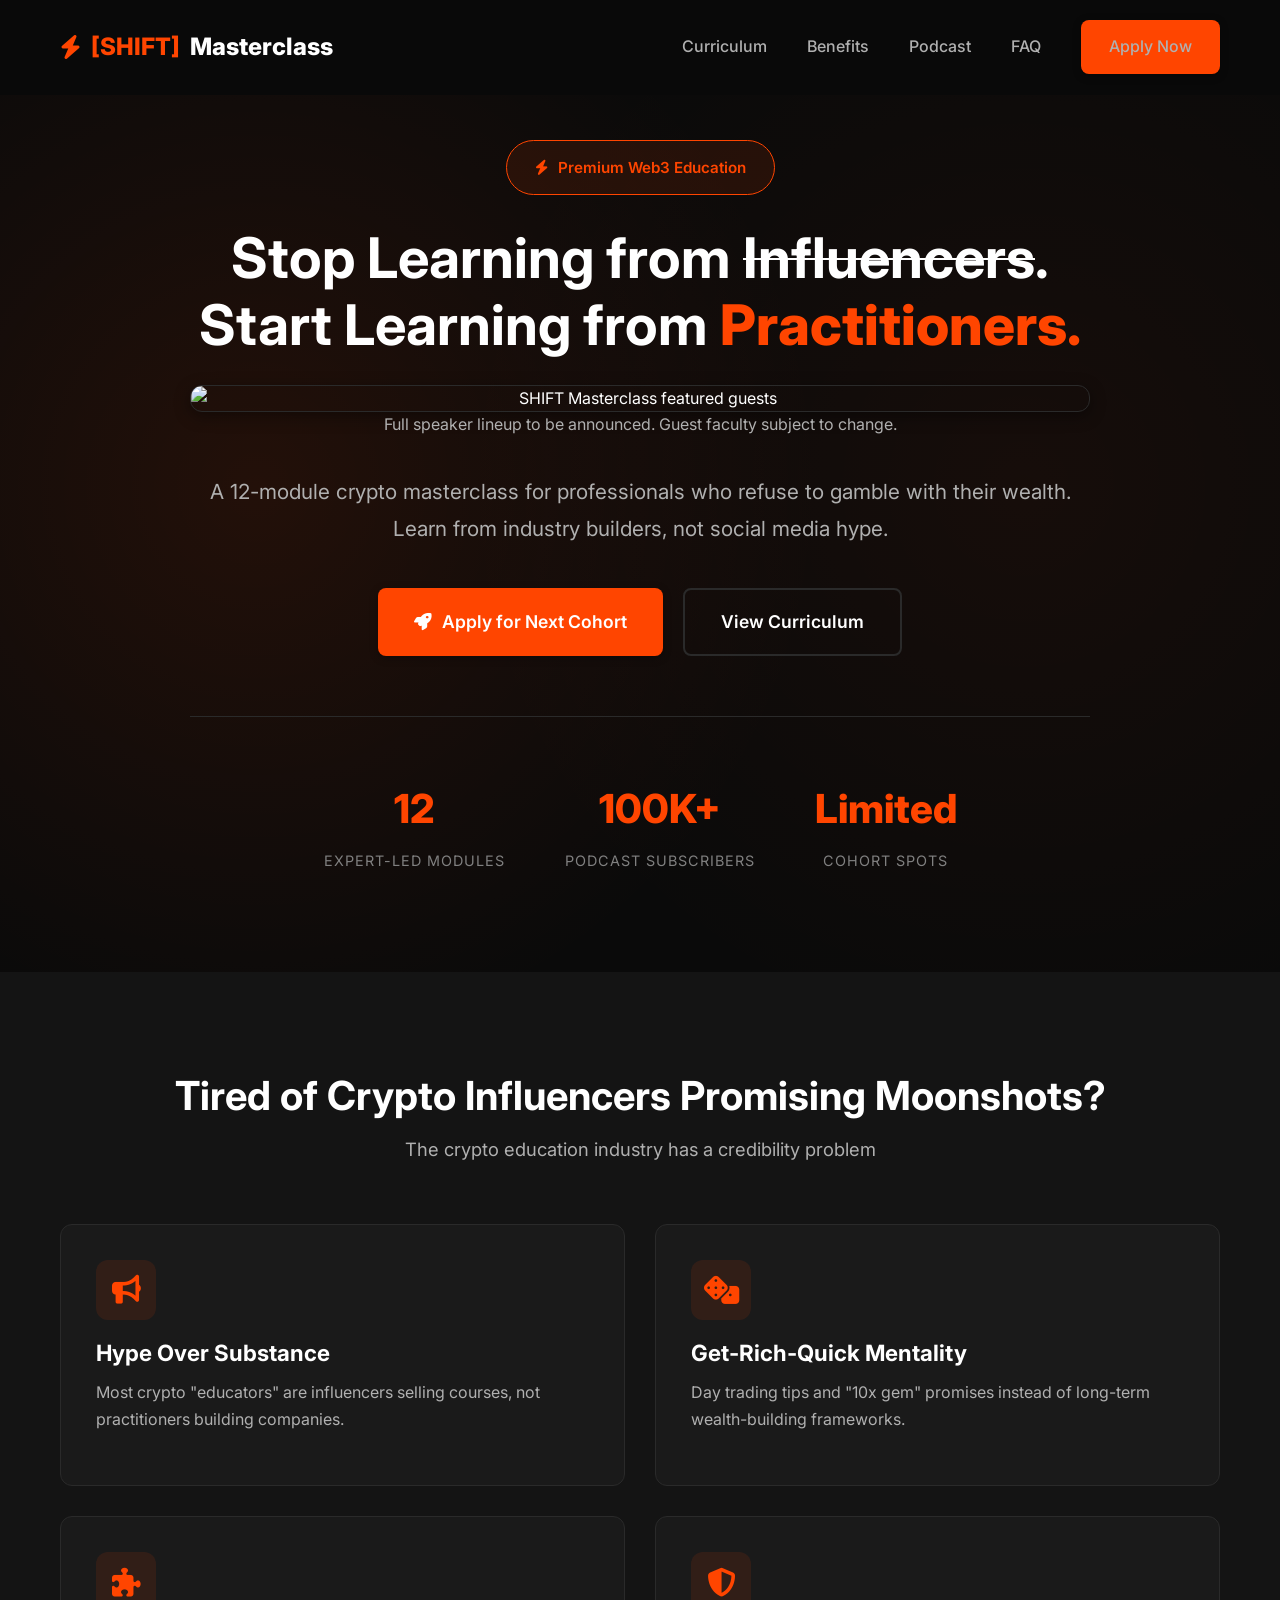
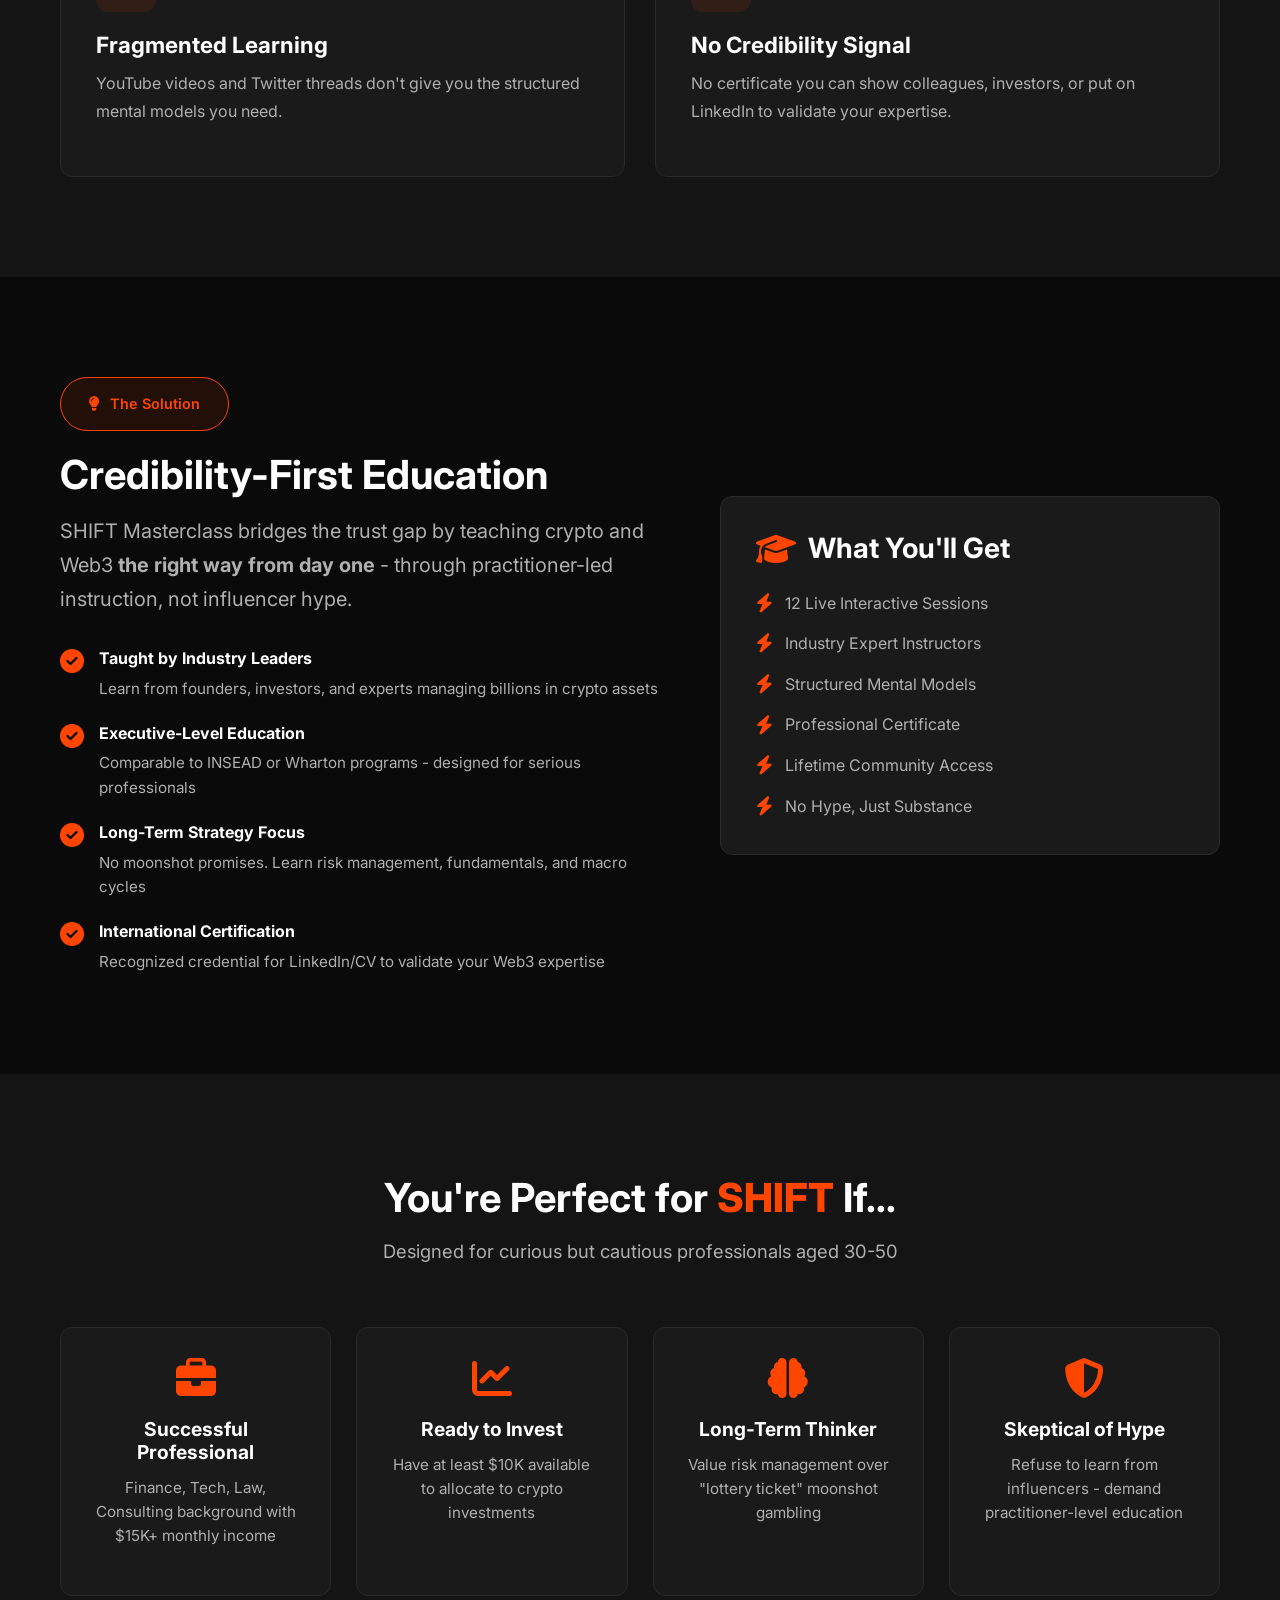
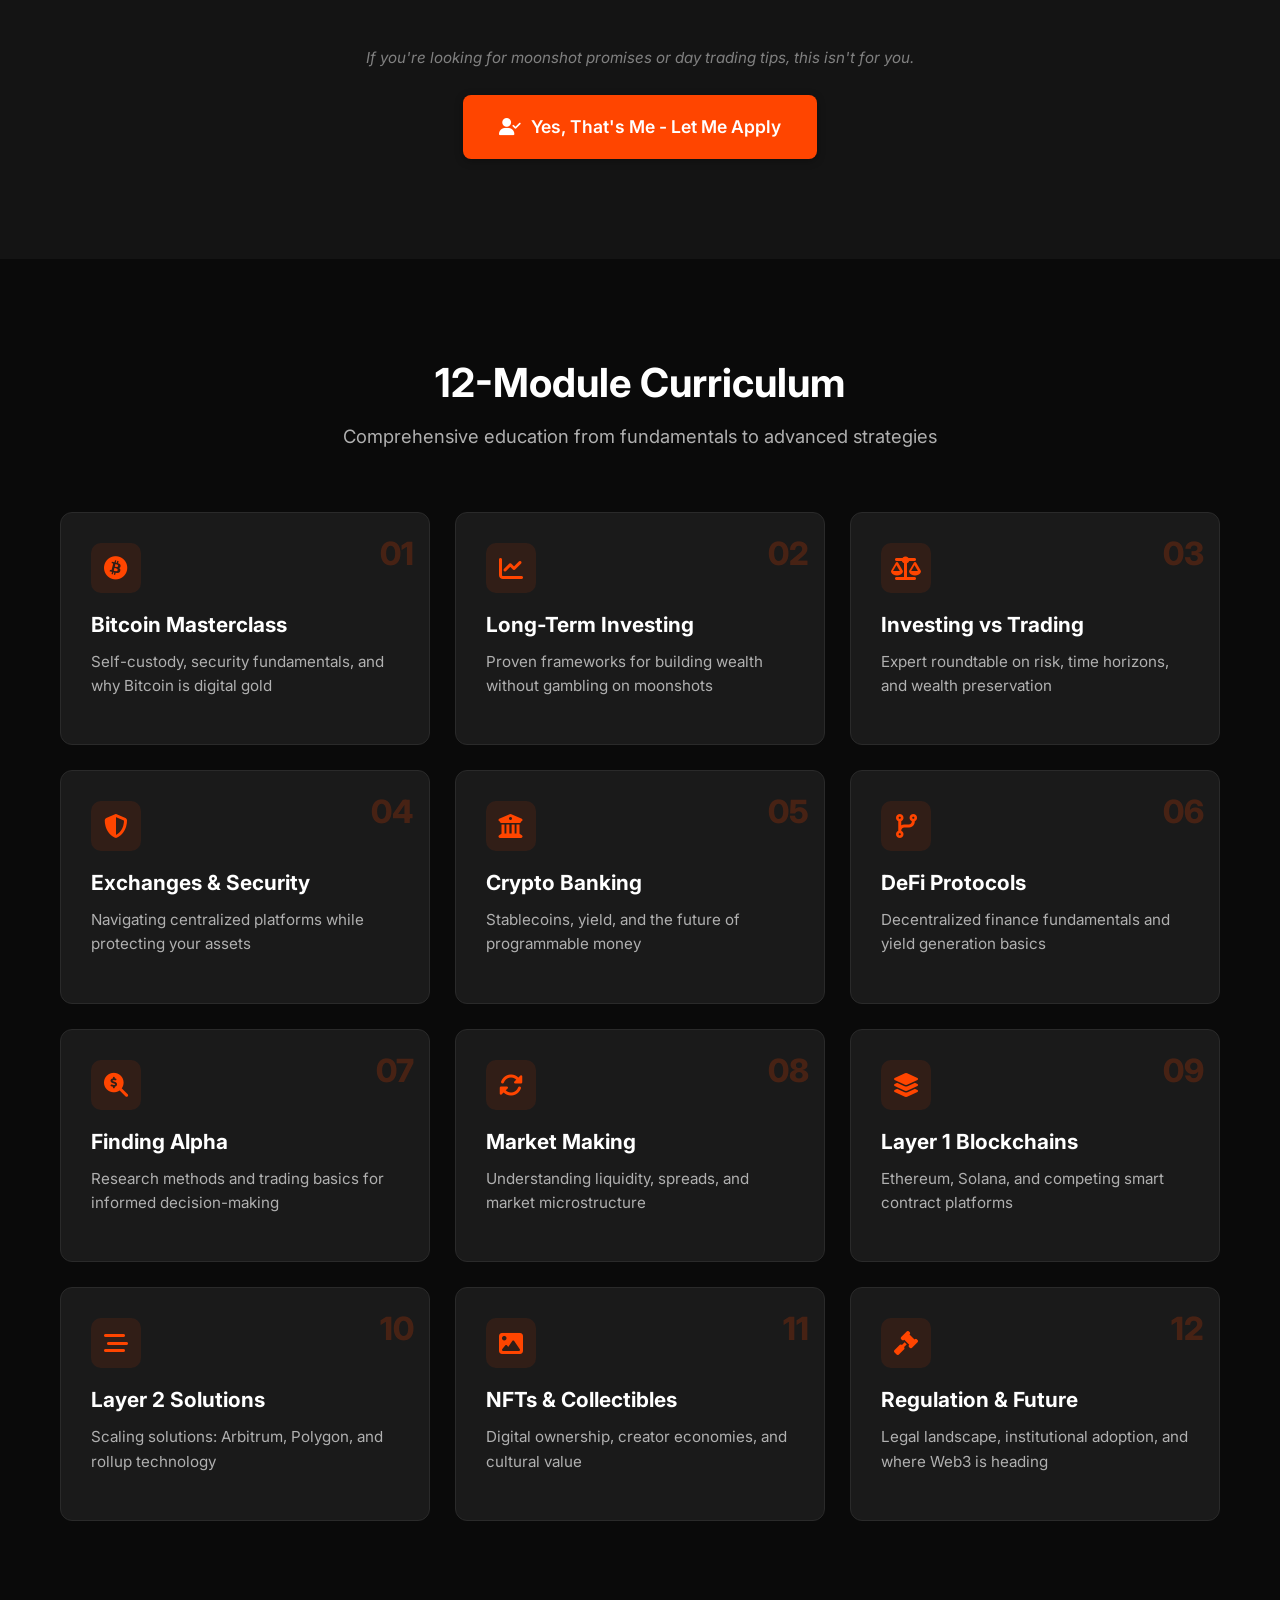
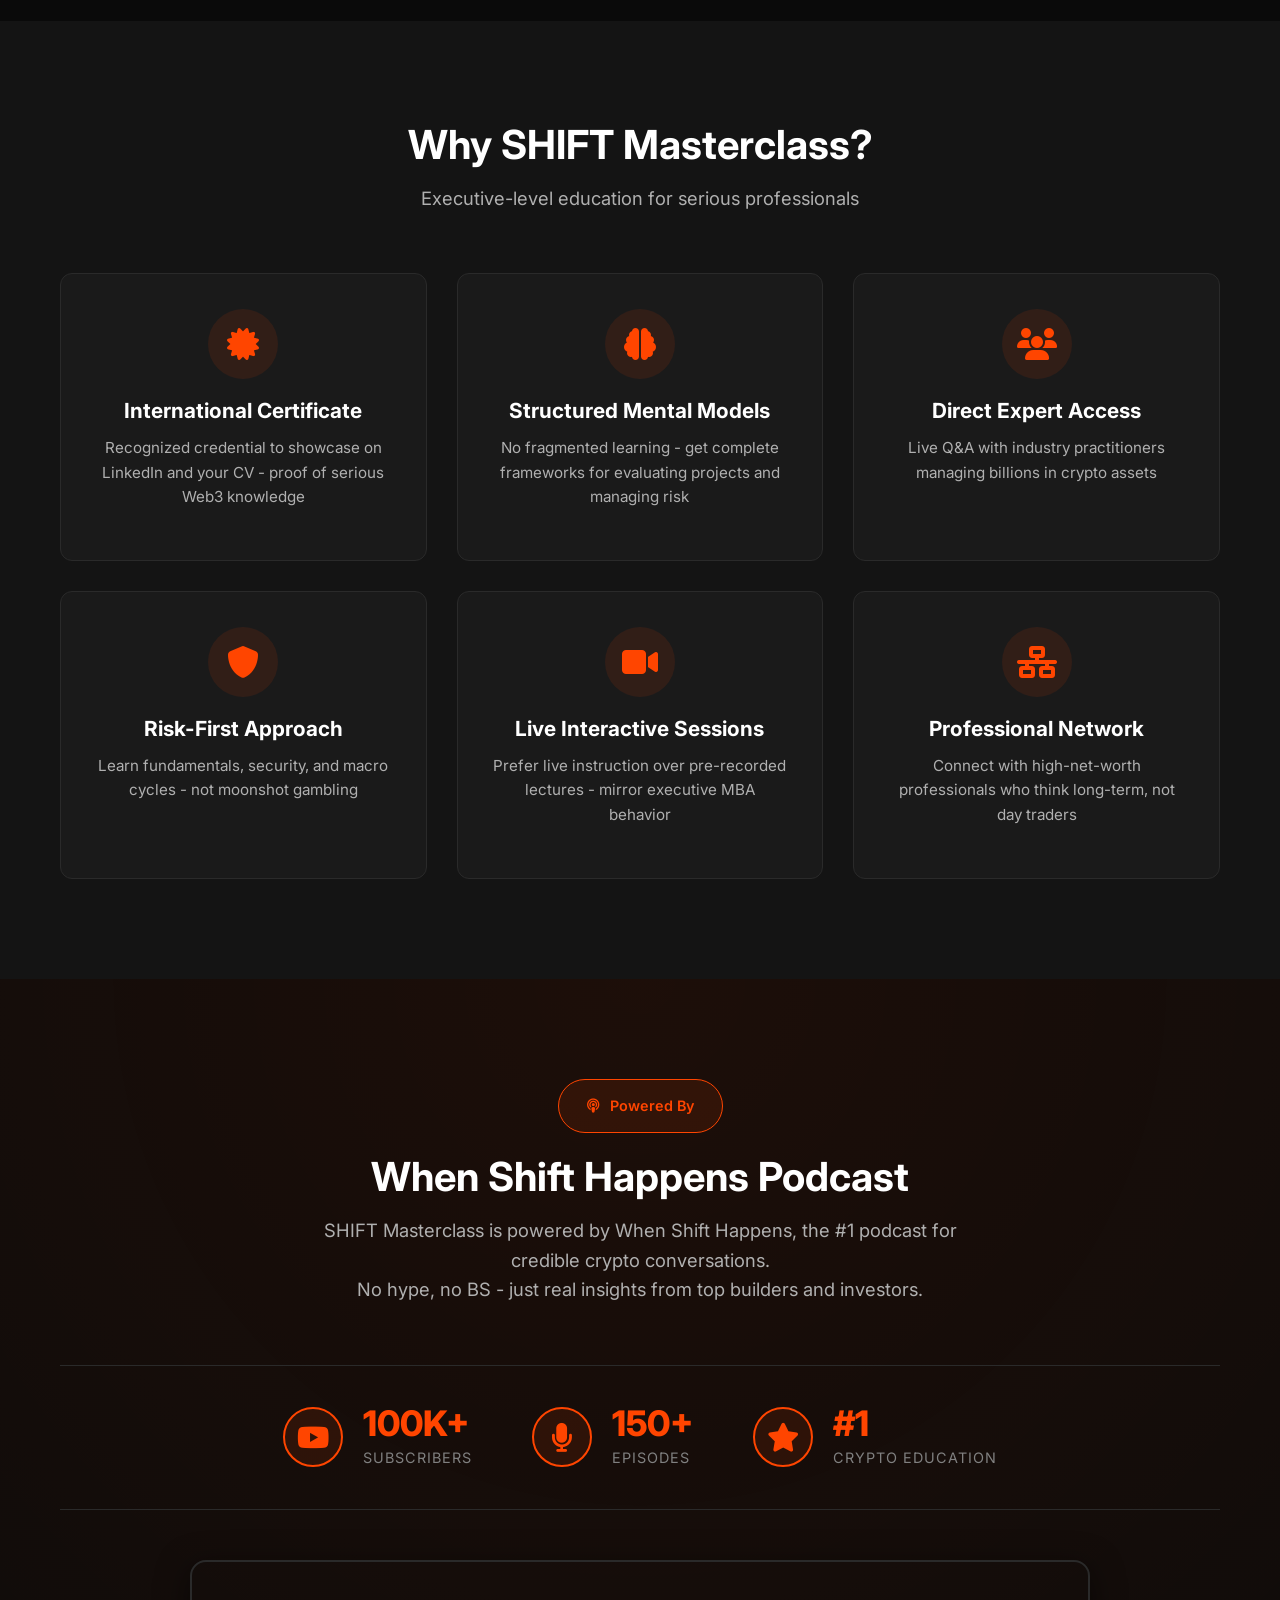
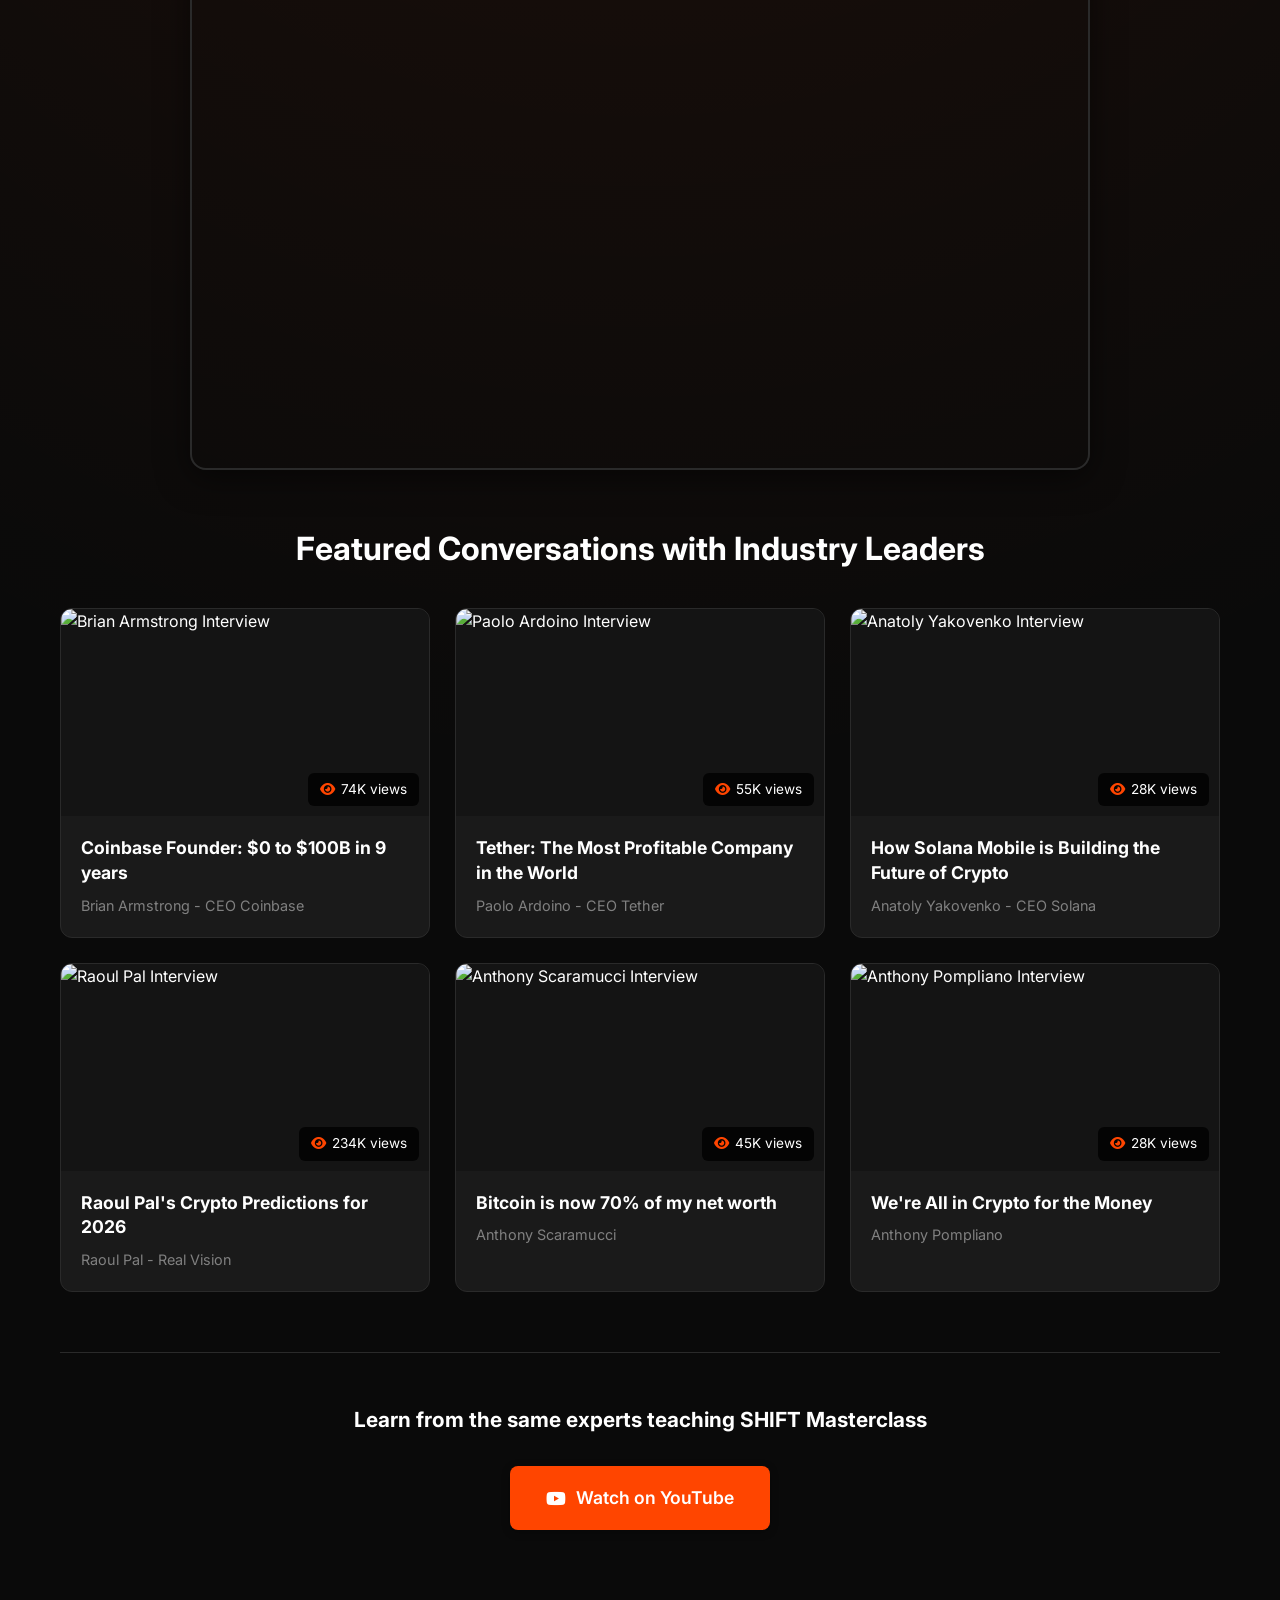
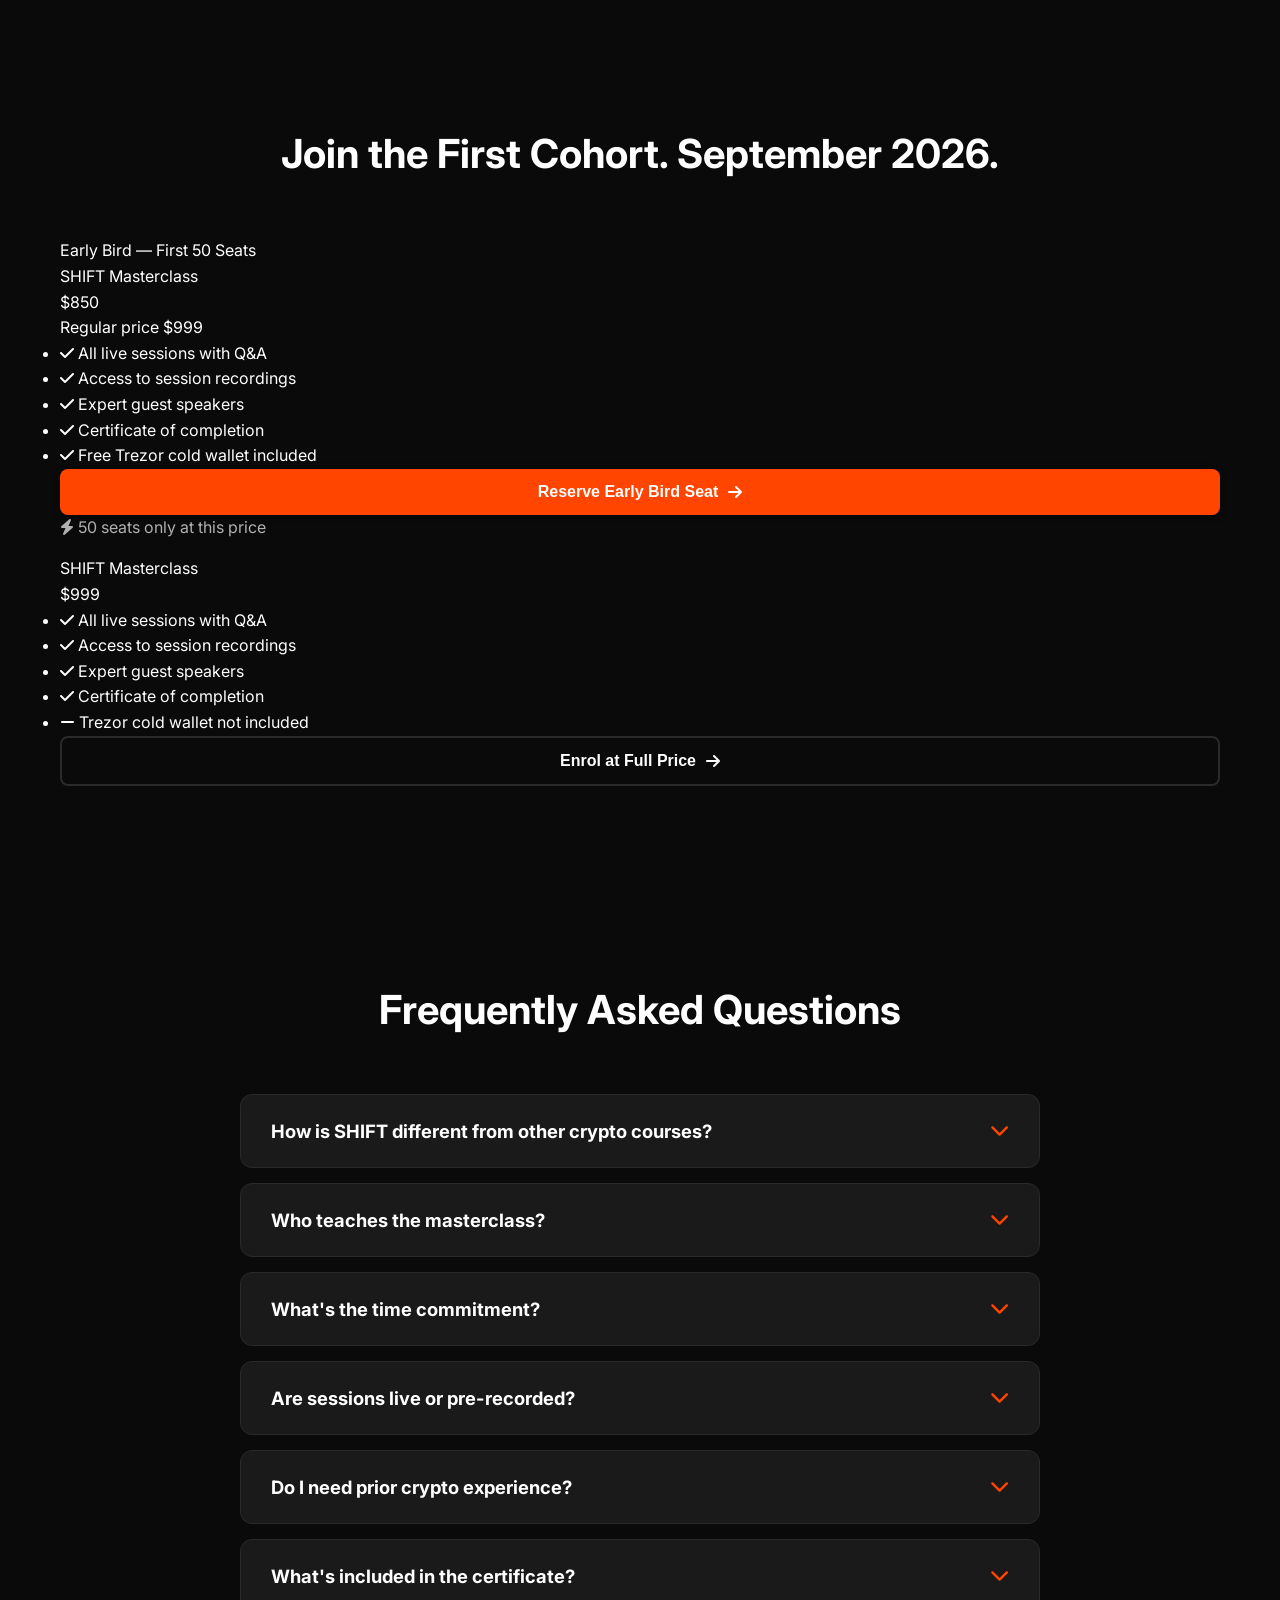
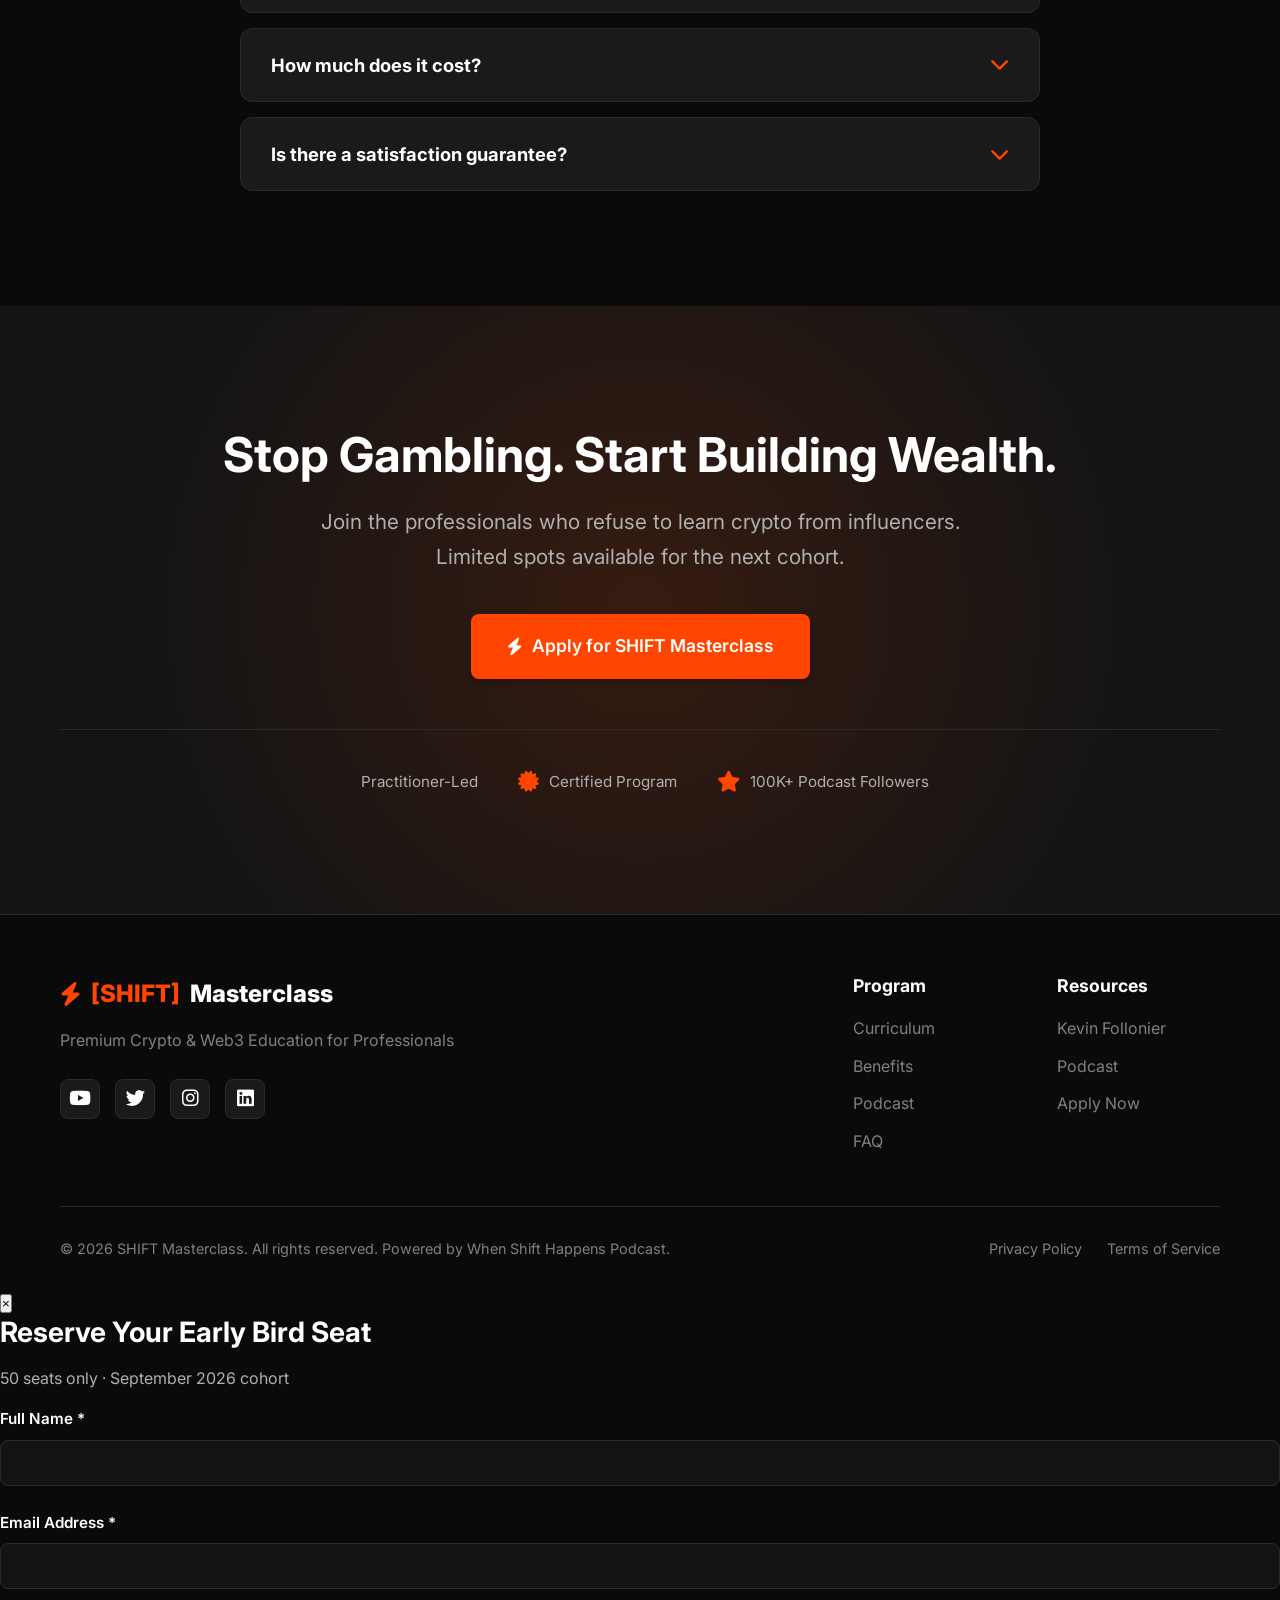
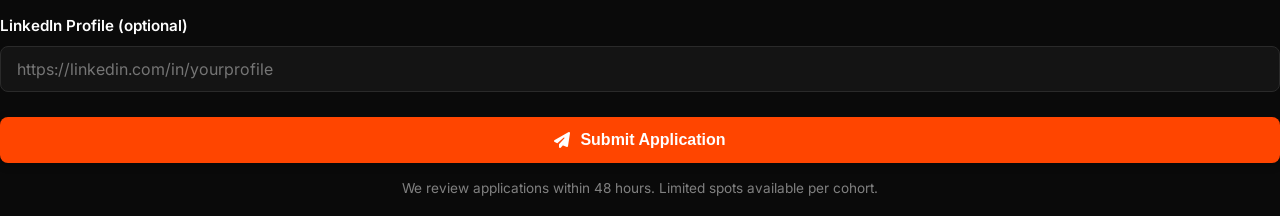
==== commit f065d855: "Update FAQ answers with instructor, time commitment, and pricing details Co-Authored-By: Claude Sonn" ====
--- a/index.html
+++ b/index.html
@@ -30,7 +30,7 @@
                     <li><a href="#benefits">Benefits</a></li>
                     <li><a href="#podcast">Podcast</a></li>
                     <li><a href="#faq">FAQ</a></li>
-                    <li><a href="#enroll" class="btn btn-primary">Apply Now</a></li>
+                    <li><a href="#pricing" class="btn btn-primary">Apply Now</a></li>
                 </ul>
             </div>
         </div>
@@ -48,14 +48,15 @@
                     Start Learning from <span class="shift-text">Practitioners.</span>
                 </h1>
                 <div class="hero-guests">
-                    <img src="images/banner_guests_only.png" alt="SHIFT Masterclass featured guests">
+                    <img src="images/Banner YT - IMG_5723.JPG" alt="SHIFT Masterclass featured guests">
+                    <p class="speaker-disclaimer">Full speaker lineup to be announced. Guest faculty subject to change.</p>
                 </div>
                 <p class="hero-subtitle">
                     A 12-module crypto masterclass for professionals who refuse to gamble with their wealth. 
                     Learn from industry builders, not social media hype.
                 </p>
                 <div class="hero-cta">
-                    <a href="#enroll" class="btn btn-primary btn-large">
+                    <a href="#pricing" class="btn btn-primary btn-large">
                         <i class="fas fa-rocket"></i> Apply for Next Cohort
                     </a>
                     <a href="#curriculum" class="btn btn-secondary btn-large">
@@ -216,7 +217,7 @@
             </div>
             <div class="audience-cta">
                 <p class="disclaimer">If you're looking for moonshot promises or day trading tips, this isn't for you.</p>
-                <a href="#enroll" class="btn btn-primary btn-large">
+                <a href="#pricing" class="btn btn-primary btn-large">
                     <i class="fas fa-user-check"></i> Yes, That's Me - Let Me Apply
                 </a>
             </div>
@@ -507,64 +508,45 @@
         </div>
     </section>
 
-    <!-- Enrollment Section -->
-    <section class="enrollment" id="enroll">
-        <div class="container">
-            <div class="enrollment-content">
-                <div class="enrollment-text">
-                    <h2 class="section-title">Ready to Learn the Right Way?</h2>
-                    <p class="lead">
-                        This is executive-level education - think INSEAD or Wharton for Web3. 
-                        Cohorts are intentionally limited to maintain quality and enable direct expert access.
-                    </p>
-                    <div class="enrollment-features">
-                        <div class="feature-badge">
-                            <i class="fas fa-users"></i>
-                            <span>Limited Cohort Size</span>
-                        </div>
-                        <div class="feature-badge">
-                            <i class="fas fa-calendar-check"></i>
-                            <span>12-Week Program</span>
-                        </div>
-                        <div class="feature-badge">
-                            <i class="fas fa-video"></i>
-                            <span>Live Interactive Sessions</span>
-                        </div>
-                        <div class="feature-badge">
-                            <i class="fas fa-certificate"></i>
-                            <span>Professional Certification</span>
-                        </div>
-                    </div>
-                    <div class="pricing-note">
-                        <i class="fas fa-info-circle"></i>
-                        <p>Investment details shared upon application approval. Premium pricing reflects MBA-level education quality.</p>
-                    </div>
-                </div>
-                <div class="enrollment-form">
-                    <div class="form-card">
-                        <h3>Apply for Next Cohort</h3>
-                        <form id="enrollmentForm" method="POST" action="https://formsubmit.co/whenshifthappens.pod@gmail.com">
-                            <div class="form-group">
-                                <label for="fullName">Full Name *</label>
-                                <input type="text" id="fullName" name="fullName" required>
-                            </div>
-                            <div class="form-group">
-                                <label for="email">Email Address *</label>
-                                <input type="email" id="email" name="email" required>
-                            </div>
-                            <div class="form-group">
-                                <label for="linkedin">LinkedIn Profile (optional)</label>
-                                <input type="url" id="linkedin" name="linkedin" placeholder="https://linkedin.com/in/yourprofile">
-                            </div>
-                            <input type="hidden" name="_captcha" value="false">
-                            <button type="submit" class="btn btn-primary btn-block">
-                                <i class="fas fa-paper-plane"></i> Submit Application
-                            </button>
-                            <p class="form-note">
-                                We review applications within 48 hours. Limited spots available per cohort.
-                            </p>
-                        </form>
-                    </div>
+    <!-- Pricing Section -->
+    <section class="pricing" id="pricing">
+        <div class="container">
+            <div class="section-header" style="text-align:center;">
+                <h2 class="section-title">Join the First Cohort. September 2026.</h2>
+            </div>
+            <div class="pricing-cards">
+                <!-- Early Bird -->
+                <div class="pricing-card pricing-card--featured">
+                    <div class="pricing-card__badge">Early Bird — First 50 Seats</div>
+                    <div class="pricing-card__name">SHIFT Masterclass</div>
+                    <div class="pricing-card__price">
+                        <span class="pricing-card__currency">$</span>850
+                    </div>
+                    <div class="pricing-card__original">Regular price $999</div>
+                    <ul class="pricing-card__features">
+                        <li><i class="fas fa-check"></i> All live sessions with Q&amp;A</li>
+                        <li><i class="fas fa-check"></i> Access to session recordings</li>
+                        <li><i class="fas fa-check"></i> Expert guest speakers</li>
+                        <li><i class="fas fa-check"></i> Certificate of completion</li>
+                        <li><i class="fas fa-check"></i> Free Trezor cold wallet included</li>
+                    </ul>
+                    <button type="button" class="btn btn-primary btn-block" data-open-modal="enrollModal">Reserve Early Bird Seat <i class="fas fa-arrow-right"></i></button>
+                    <p class="pricing-card__note"><i class="fas fa-bolt"></i> 50 seats only at this price</p>
+                </div>
+                <!-- Regular -->
+                <div class="pricing-card">
+                    <div class="pricing-card__name">SHIFT Masterclass</div>
+                    <div class="pricing-card__price">
+                        <span class="pricing-card__currency">$</span>999
+                    </div>
+                    <ul class="pricing-card__features">
+                        <li><i class="fas fa-check"></i> All live sessions with Q&amp;A</li>
+                        <li><i class="fas fa-check"></i> Access to session recordings</li>
+                        <li><i class="fas fa-check"></i> Expert guest speakers</li>
+                        <li><i class="fas fa-check"></i> Certificate of completion</li>
+                        <li class="pricing-card__feature--excluded"><i class="fas fa-minus"></i> Trezor cold wallet not included</li>
+                    </ul>
+                    <button type="button" class="btn btn-secondary btn-block" data-open-modal="enrollModal">Enrol at Full Price <i class="fas fa-arrow-right"></i></button>
                 </div>
             </div>
         </div>
@@ -592,7 +574,7 @@
                         <i class="fas fa-chevron-down"></i>
                     </div>
                     <div class="faq-answer">
-                        <p>Instructors include guests from the When Shift Happens podcast: founders of major crypto companies, institutional investors, DeFi protocol creators, and industry veterans with real-world experience building and managing billions in digital assets.</p>
+                        <p>The course is hosted by Kevin Follonier (host of the When Shift Happens Podcast) and multiple instructors include guests from the When Shift Happens podcast: founders of major crypto companies, institutional investors, DeFi protocol creators, and industry veterans with real-world experience building and managing billions in digital assets.</p>
                     </div>
                 </div>
                 <div class="faq-item">
@@ -601,7 +583,7 @@
                         <i class="fas fa-chevron-down"></i>
                     </div>
                     <div class="faq-answer">
-                        <p>The program runs for 12 weeks with one 90-minute live session per week. Sessions are scheduled for professional availability (evenings/weekends). Expect 2-3 hours per week for the live session plus self-study.</p>
+                        <p>The program runs for 2 weeks, 5 days per week with one 60 to 90-minute live session per day. Sessions are scheduled for professional availability (evenings/weekends). Expect 6-9 hours per week for the live session plus self-study.</p>
                     </div>
                 </div>
                 <div class="faq-item">
@@ -637,7 +619,7 @@
                         <i class="fas fa-chevron-down"></i>
                     </div>
                     <div class="faq-answer">
-                        <p>Investment details are shared upon application approval. This is executive-level education comparable to MBA programs - premium pricing reflects the quality, expert access, and career value. Think INSEAD or Wharton for Web3.</p>
+                        <p>The SHIFT Masterclass is priced at <strong>$850 Early Bird (first 50 seats)</strong> or <strong>$999 regular price</strong>. This is executive-level education comparable to MBA programs — premium pricing reflects the quality, expert access, and career value. Think INSEAD or Wharton for Web3.</p>
                     </div>
                 </div>
                 <div class="faq-item">
@@ -662,7 +644,7 @@
                     Join the professionals who refuse to learn crypto from influencers. 
                     <br>Limited spots available for the next cohort.
                 </p>
-                <a href="#enroll" class="btn btn-primary btn-large">
+                <a href="#pricing" class="btn btn-primary btn-large">
                     <i class="fas fa-bolt"></i> Apply for SHIFT Masterclass
                 </a>
                 <div class="cta-trust">
@@ -723,7 +705,7 @@
                         <ul>
                             <li><a href="https://www.kevinfollonier.com" target="_blank">Kevin Follonier</a></li>
                             <li><a href="https://www.youtube.com/@when-shift-happens" target="_blank">Podcast</a></li>
-                            <li><a href="#enroll">Apply Now</a></li>
+                            <li><a href="#pricing">Apply Now</a></li>
                         </ul>
                     </div>
                 </div>
@@ -738,6 +720,34 @@
         </div>
     </footer>
 
+    <!-- Enrol Modal -->
+    <div class="modal-overlay" id="enrollModal" role="dialog" aria-modal="true" aria-labelledby="modalTitle">
+        <div class="modal">
+            <button class="modal__close" id="modalClose" aria-label="Close">&times;</button>
+            <h3 class="modal__title" id="modalTitle">Reserve Your Early Bird Seat</h3>
+            <p class="modal__subtitle">50 seats only · September 2026 cohort</p>
+            <form id="enrollmentForm" method="POST" action="https://formsubmit.co/whenshifthappens.pod@gmail.com">
+                <div class="form-group">
+                    <label for="fullName">Full Name *</label>
+                    <input type="text" id="fullName" name="fullName" required>
+                </div>
+                <div class="form-group">
+                    <label for="email">Email Address *</label>
+                    <input type="email" id="email" name="email" required>
+                </div>
+                <div class="form-group">
+                    <label for="linkedin">LinkedIn Profile (optional)</label>
+                    <input type="url" id="linkedin" name="linkedin" placeholder="https://linkedin.com/in/yourprofile">
+                </div>
+                <input type="hidden" name="_captcha" value="false">
+                <button type="submit" class="btn btn-primary btn-block">
+                    <i class="fas fa-paper-plane"></i> Submit Application
+                </button>
+                <p class="form-note">We review applications within 48 hours. Limited spots available per cohort.</p>
+            </form>
+        </div>
+    </div>
+
     <script src="js/main.js"></script>
 </body>
 </html>
